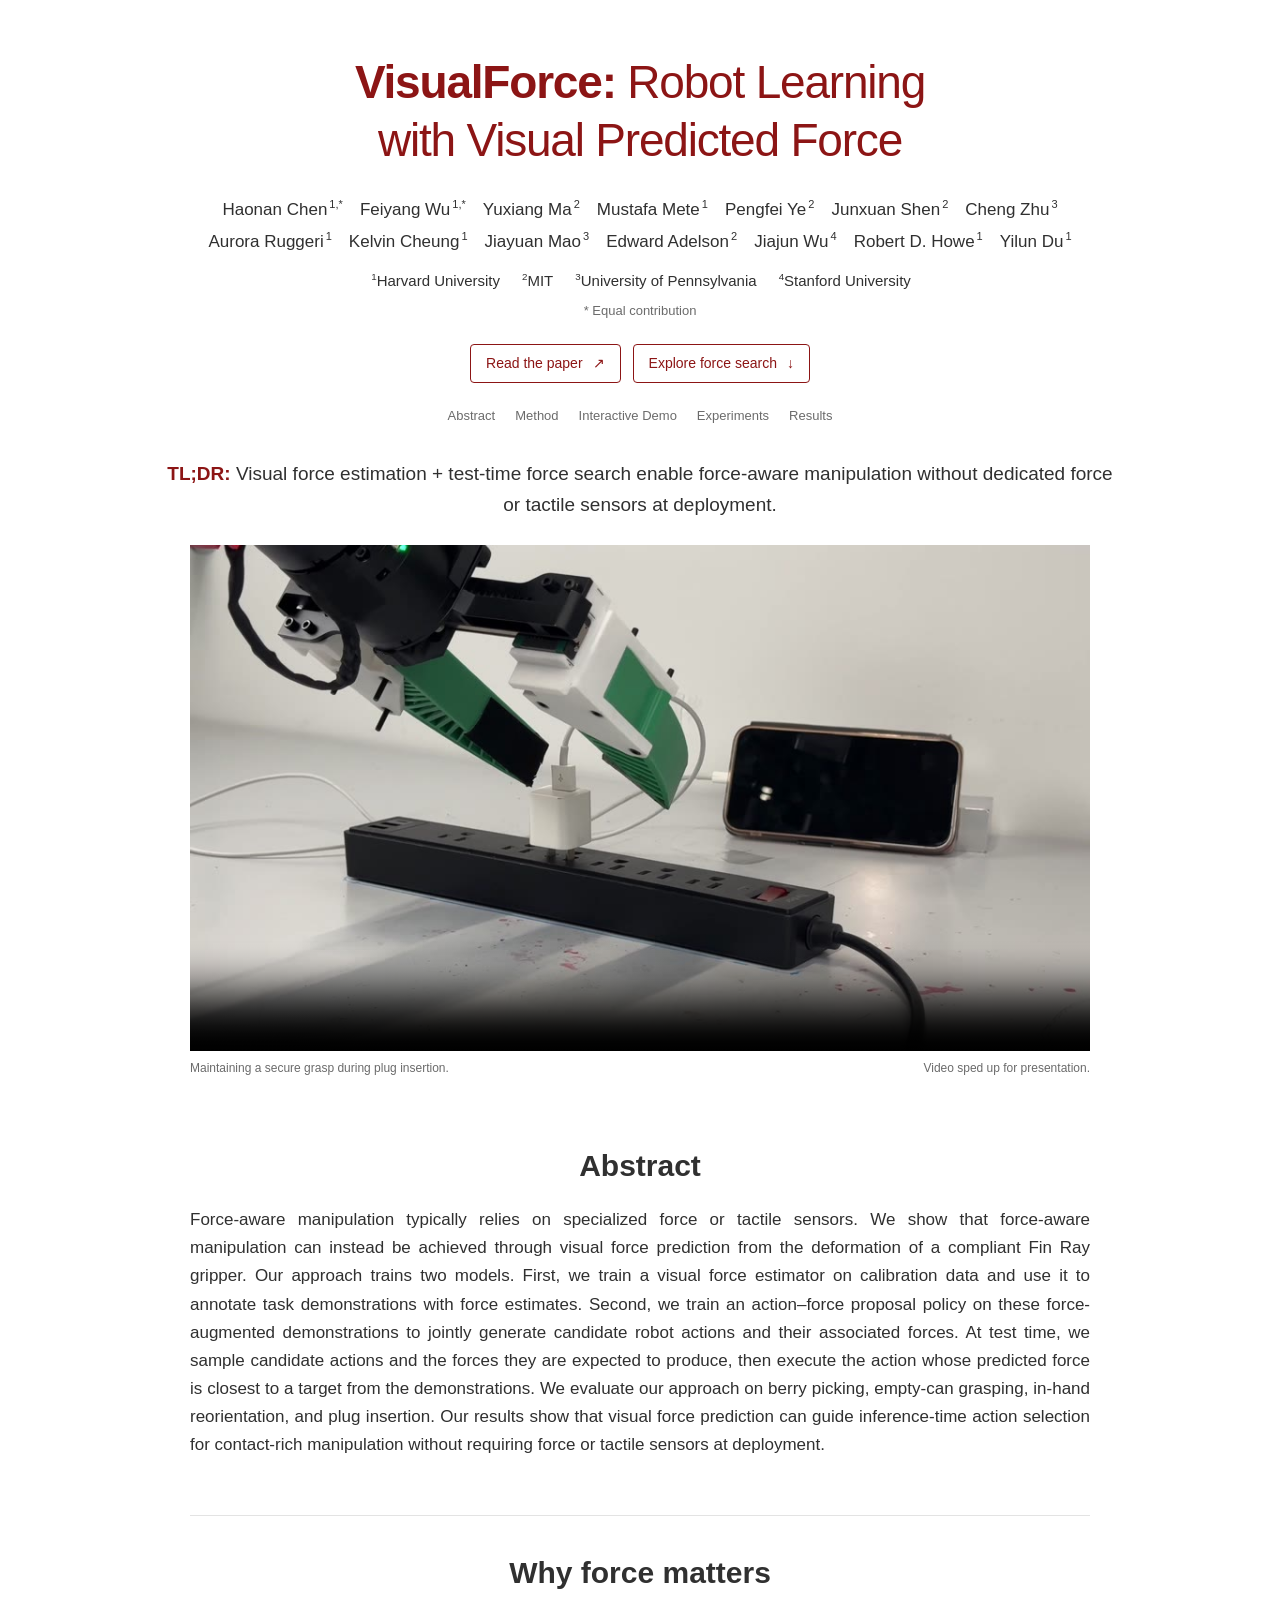
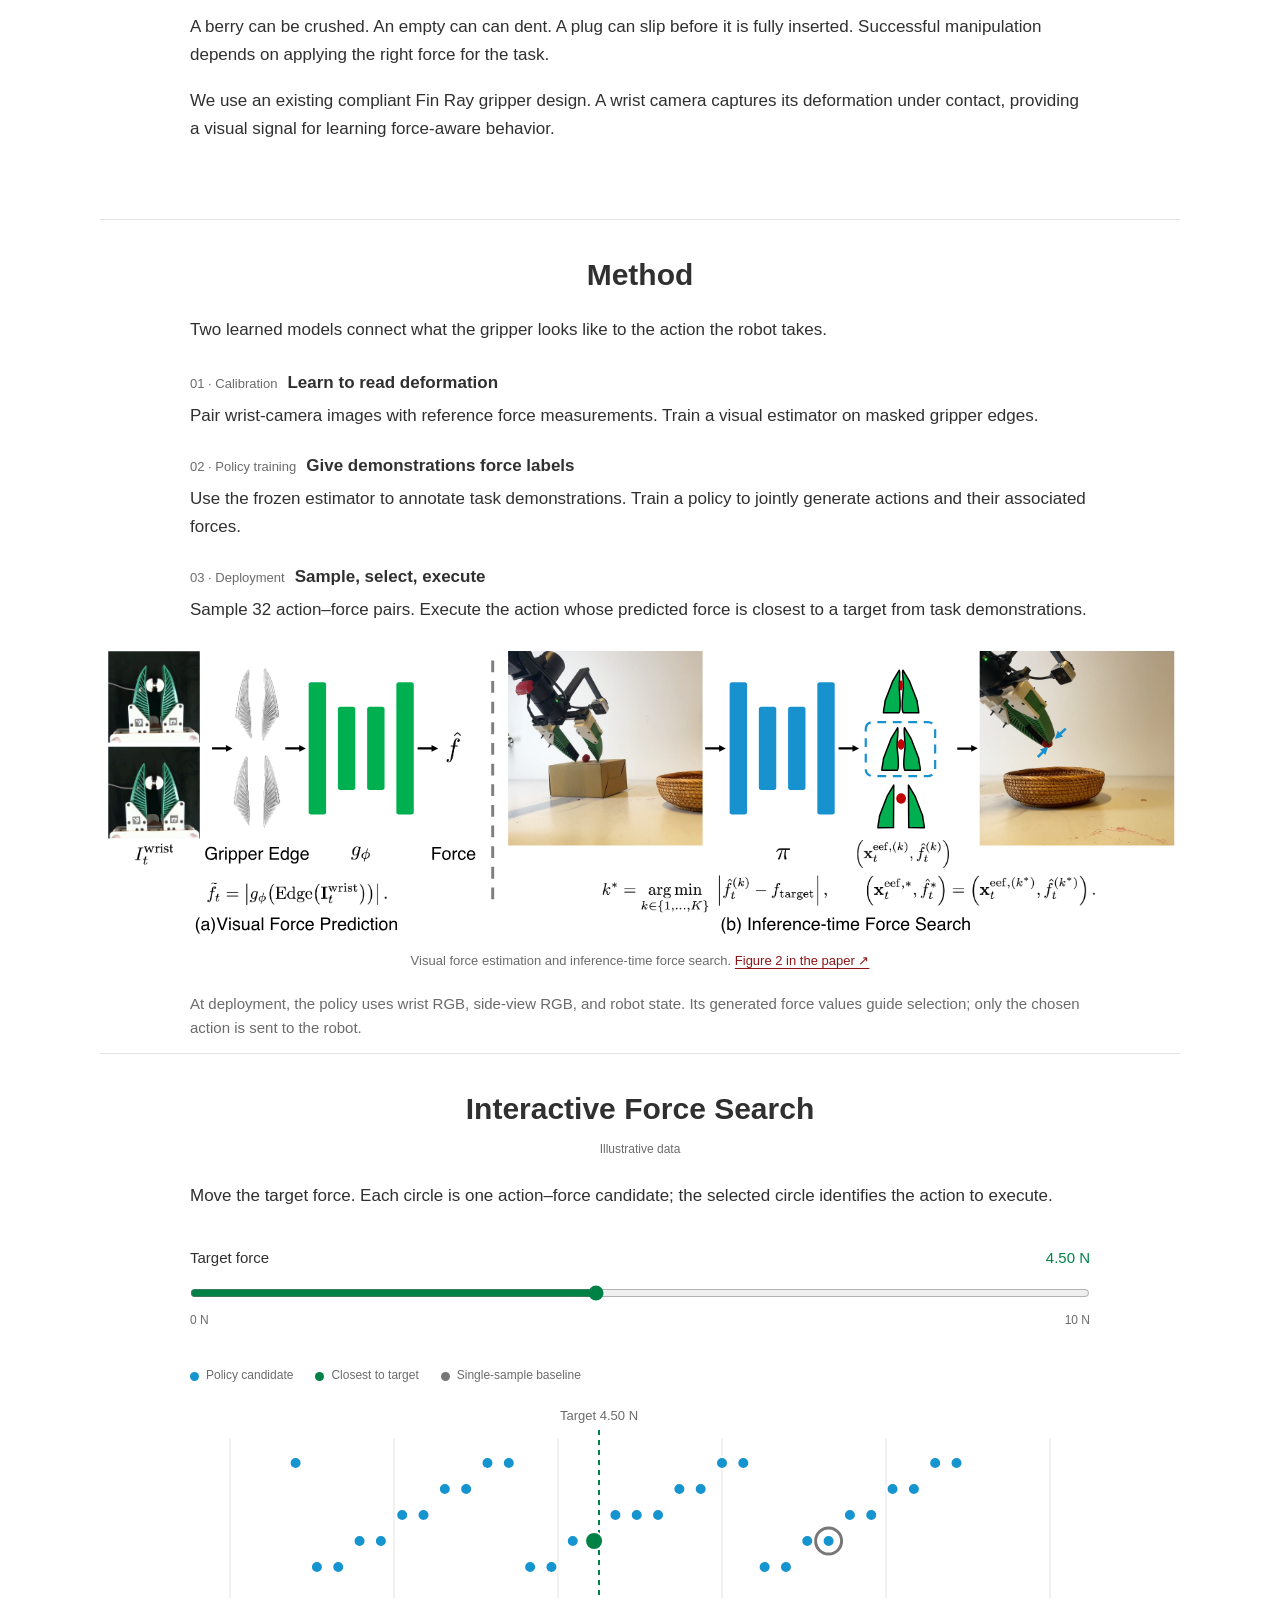
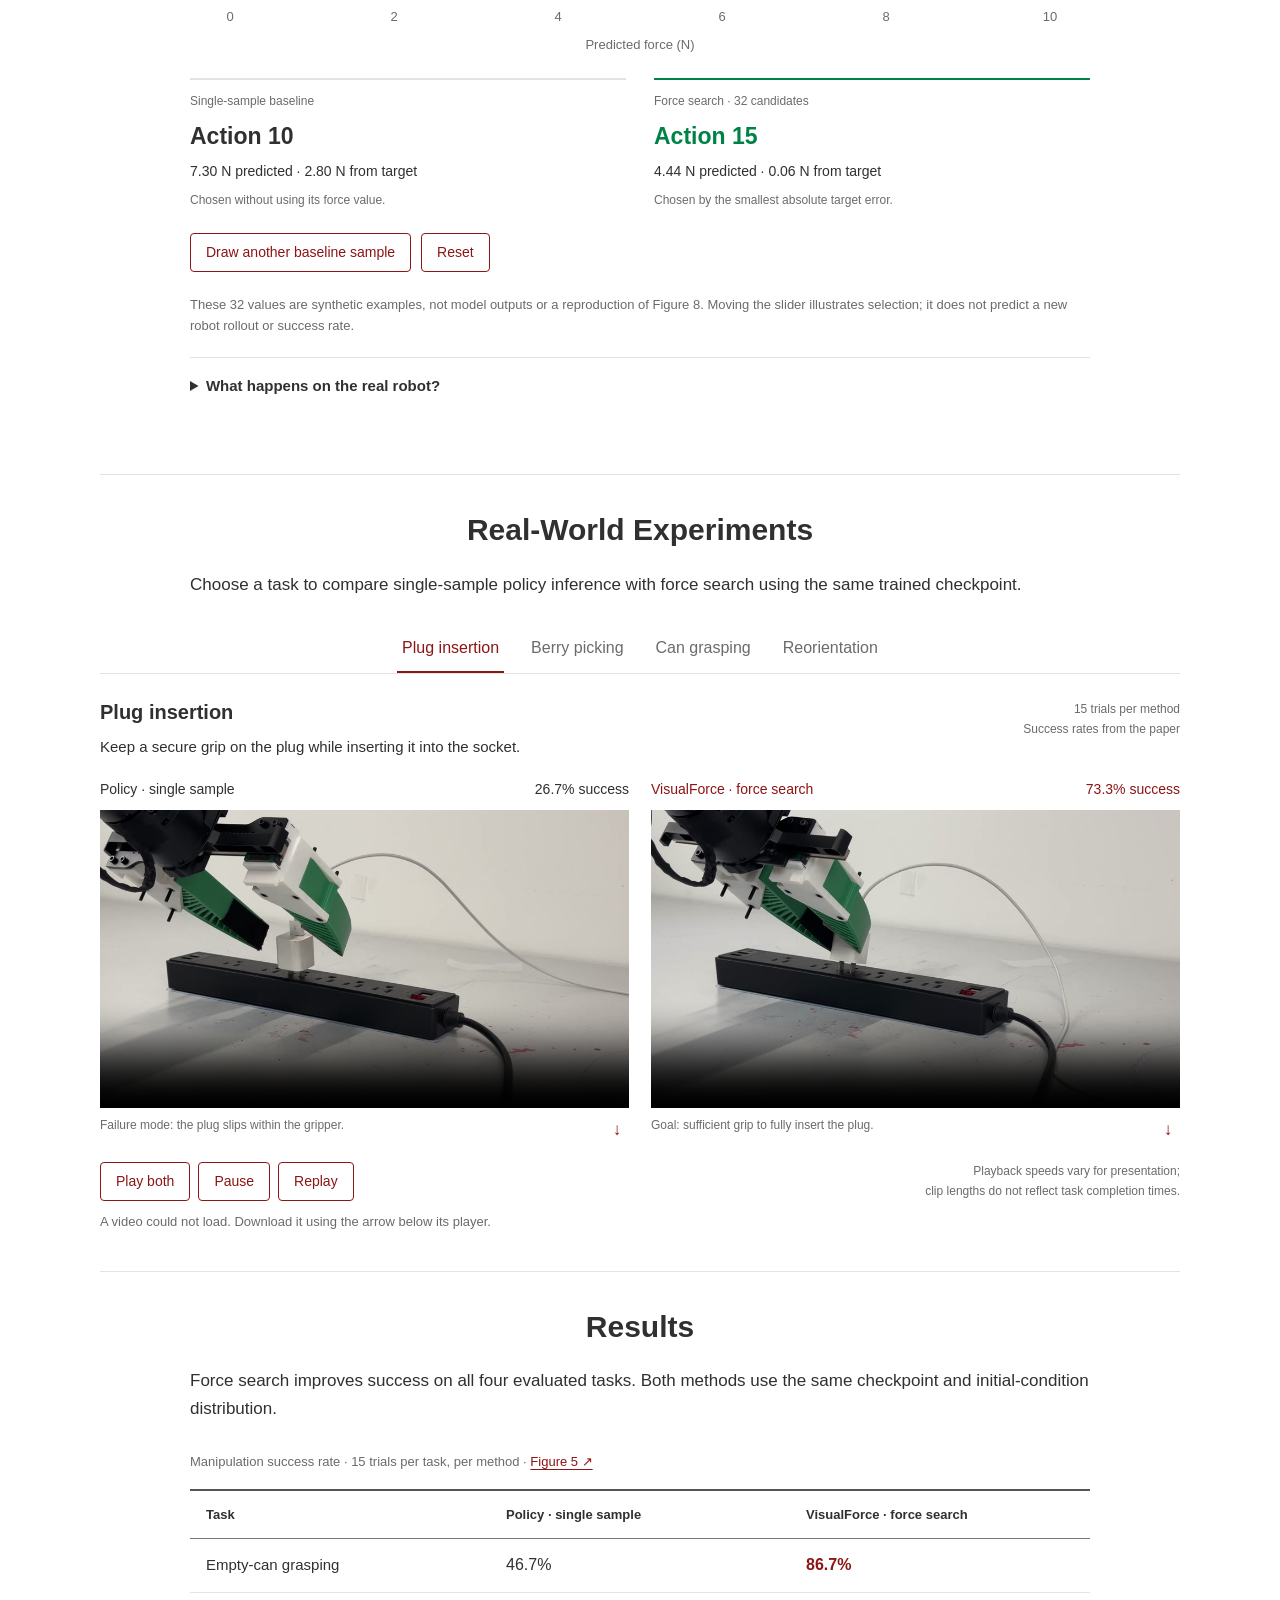
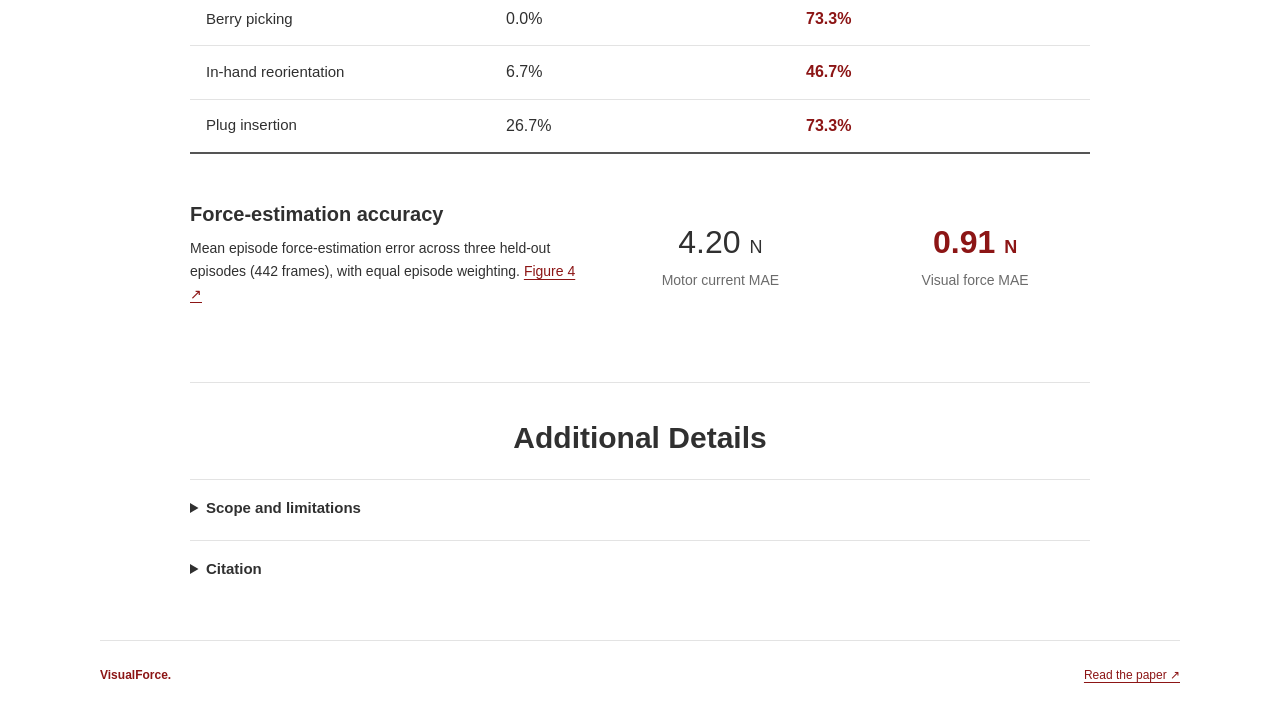
==== index.html @ b9f50369 "Use vector method figure and add recorded force preview" ====
<!doctype html>
<html lang="en">
<head>
  <meta charset="utf-8">
  <meta name="viewport" content="width=device-width, initial-scale=1">
  <meta name="description" content="VisualForce learns force from visible gripper deformation and uses predicted force to select robot actions, without dedicated force or tactile sensors at deployment.">
  <meta name="theme-color" content="#fcfdf9">
  <meta property="og:title" content="VisualForce · Robot Learning with Visual Predicted Force">
  <meta property="og:description" content="Force-aware action selection from visible gripper deformation. Explore the method and four real-world manipulation tasks.">
  <meta property="og:type" content="website">
  <meta name="twitter:card" content="summary">
  <title>VisualForce · Robot Learning with Visual Predicted Force</title>
  <link rel="stylesheet" href="static/css/index.css">
  <script defer src="static/js/index.js"></script>
  <script defer src="static/js/force-demo.js"></script>
</head>
<body>
  <a class="skip-link" href="#main">Skip to content</a>
  <main id="main">
    <header class="hero container" id="overview">
      <h1><span>VisualForce:</span> Robot Learning<br>with Visual Predicted Force</h1>
      <p class="authors"><span>Haonan Chen<sup>1,*</sup></span> <span>Feiyang Wu<sup>1,*</sup></span> <span>Yuxiang Ma<sup>2</sup></span> <span>Mustafa Mete<sup>1</sup></span> <span>Pengfei Ye<sup>2</sup></span> <span>Junxuan Shen<sup>2</sup></span> <span>Cheng Zhu<sup>3</sup></span> <span>Aurora Ruggeri<sup>1</sup></span> <span>Kelvin Cheung<sup>1</sup></span> <span>Jiayuan Mao<sup>3</sup></span> <span>Edward Adelson<sup>2</sup></span> <span>Jiajun Wu<sup>4</sup></span> <span>Robert D. Howe<sup>1</sup></span> <span>Yilun Du<sup>1</sup></span></p>
      <p class="affiliations"><span><sup>1</sup>Harvard University</span><span><sup>2</sup>MIT</span><span><sup>3</sup>University of Pennsylvania</span><span><sup>4</sup>Stanford University</span></p>
      <p class="equal-contribution">* Equal contribution</p>
      <div class="hero-links"><a class="button" href="static/papers/paper.pdf">Read the paper <span aria-hidden="true">↗</span></a><a class="button secondary" href="#demo">Explore force search <span aria-hidden="true">↓</span></a></div>
      <nav class="section-links" aria-label="Page sections"><a href="#abstract">Abstract</a><a href="#method">Method</a><a href="#demo">Interactive Demo</a><a href="#video">Experiments</a><a href="#results">Results</a></nav>
    </header>
    <section class="container hero-demo" aria-labelledby="teaser-title">
      <p class="teaser-summary" id="teaser-title"><strong>TL;DR:</strong> Visual force estimation + test-time force search enable force-aware manipulation without dedicated force or tactile sensors at deployment.</p>
      <figure class="teaser-video"><video controls muted playsinline loop preload="none" poster="static/images/tasks/teaser.jpg" aria-label="VisualForce charging demonstration"><source src="static/videos/web/teaser.mp4" type="video/mp4">Your browser does not support embedded video. <a href="static/videos/web/teaser.mp4">Download the charging demonstration</a>.</video><figcaption>Maintaining a secure grasp during plug insertion.<span>Video sped up for presentation.</span></figcaption></figure>
    </section>
    <section class="container section abstract-section" id="abstract" aria-labelledby="abstract-title"><h2 id="abstract-title">Abstract</h2><p>Force-aware manipulation typically relies on specialized force or tactile sensors. We show that force-aware manipulation can instead be achieved through visual force prediction from the deformation of a compliant Fin Ray gripper. Our approach trains two models. First, we train a visual force estimator on calibration data and use it to annotate task demonstrations with force estimates. Second, we train an action–force proposal policy on these force-augmented demonstrations to jointly generate candidate robot actions and their associated forces. At test time, we sample candidate actions and the forces they are expected to produce, then execute the action whose predicted force is closest to a target from the demonstrations. We evaluate our approach on berry picking, empty-can grasping, in-hand reorientation, and plug insertion. Our results show that visual force prediction can guide inference-time action selection for contact-rich manipulation without requiring force or tactile sensors at deployment.</p></section>
    <section class="container section motivation" aria-labelledby="motivation-title">
      <div class="section-intro"><h2 id="motivation-title">Why force matters</h2></div>
      <div class="motivation-copy"><p>A berry can be crushed. An empty can can dent. A plug can slip before it is fully inserted. Successful manipulation depends on applying the right force for the task.</p><p>We use an existing compliant Fin Ray gripper design. A wrist camera captures its deformation under contact, providing a visual signal for learning force-aware behavior.</p></div>
    </section>
    <section class="section method-section" id="method" aria-labelledby="method-title">
      <div class="container"><div class="section-intro"><h2 id="method-title">Method</h2><p>Two learned models connect what the gripper looks like to the action the robot takes.</p></div>
      <ol class="pipeline">
        <li><span>01 · Calibration</span><h3>Learn to read deformation</h3><p>Pair wrist-camera images with reference force measurements. Train a visual estimator on masked gripper edges.</p></li>
        <li><span>02 · Policy training</span><h3>Give demonstrations force labels</h3><p>Use the frozen estimator to annotate task demonstrations. Train a policy to jointly generate actions and their associated forces.</p></li>
        <li><span>03 · Deployment</span><h3>Sample, select, execute</h3><p>Sample 32 action–force pairs. Execute the action whose predicted force is closest to a target from task demonstrations.</p></li>
      </ol>
      <figure class="method-figure"><a href="static/images/paper/method.pdf" target="_blank" rel="noopener" aria-label="Open the full-size method figure"><img src="static/images/paper/method.svg" alt="Paper Figure 2: wrist images are converted to gripper edges for visual force estimation; a separate policy proposes action–force pairs for target-based selection." width="1466" height="388" loading="lazy"></a><figcaption>Visual force estimation and inference-time force search. <a href="static/papers/paper.pdf#page=3">Figure 2 in the paper ↗</a></figcaption></figure>
      <p class="method-note">At deployment, the policy uses wrist RGB, side-view RGB, and robot state. Its generated force values guide selection; only the chosen action is sent to the robot.</p>
      </div>
    </section>
    <div class="container section demo-section">
    <section class="experiment" id="demo" aria-labelledby="demo-title">
      <div class="section-heading"><div><h2 id="demo-title">Interactive Force Search</h2></div><span class="badge">Illustrative data</span></div>
      <p>Move the target force. Each circle is one action–force candidate; the selected circle identifies the action to execute.</p>
      <div class="target-control"><label for="target">Target force <output id="target-value" for="target">4.50 N</output></label><input id="target" type="range" min="0" max="10" step="0.05" value="4.5"><div class="range-labels"><span>0 N</span><span>10 N</span></div></div>
      <div class="legend"><span><i class="dot"></i>Policy candidate</span><span><i class="dot selected"></i>Closest to target</span><span><i class="dot baseline"></i>Single-sample baseline</span></div>
      <svg id="force-plot" viewBox="0 0 900 260" role="img" aria-labelledby="plot-title plot-description"><title id="plot-title">Force predictions for 32 illustrative candidates</title><desc id="plot-description">A vertical target line and selected candidate update as you change the target force. Exact selected values are reported below.</desc></svg>
      <div class="readouts" aria-live="polite" aria-atomic="true">
        <div class="readout"><span>Single-sample baseline</span><strong id="baseline-action"></strong><p id="baseline-force"></p><small>Chosen without using its force value.</small></div>
        <div class="readout chosen"><span>Force search · 32 candidates</span><strong id="selected-action"></strong><p id="selected-force"></p><small>Chosen by the smallest absolute target error.</small></div>
      </div>
      <div class="actions"><button id="draw" type="button">Draw another baseline sample</button><button id="reset" type="button" class="secondary">Reset</button></div>
      <p class="note">These 32 values are synthetic examples, not model outputs or a reproduction of Figure 8. Moving the slider illustrates selection; it does not predict a new robot rollout or success rate.</p>
      <details><summary>What happens on the real robot?</summary><p>The target is chosen from task demonstrations. The policy jointly generates actions and forces; the visual force estimator does not score candidates at deployment. Only the selected end-effector action is sent to the robot. Force is used for selection, rather than sent as a force command. See Section III-D and Algorithm 1.</p></details>
      <noscript><p>Enable JavaScript to explore the demo. Force search chooses the candidate that minimizes |predicted force − target force|.</p></noscript>
    </section>
    </div>
    <section class="section experiments-section" id="video" aria-labelledby="video-title">
      <div class="container"><div class="section-intro"><h2 id="video-title">Real-World Experiments</h2><p>Choose a task to compare single-sample policy inference with force search using the same trained checkpoint.</p></div>
      <div class="task-picker" role="group" aria-label="Choose a manipulation task"><button type="button" data-task="plug" aria-pressed="true" aria-controls="task-panel">Plug insertion</button><button type="button" data-task="berry" aria-pressed="false" aria-controls="task-panel">Berry picking</button><button type="button" data-task="can" aria-pressed="false" aria-controls="task-panel">Can grasping</button><button type="button" data-task="reorientation" aria-pressed="false" aria-controls="task-panel">Reorientation</button></div>
      <div id="task-panel" role="region" aria-labelledby="task-title">
        <div class="task-heading"><div><h3 id="task-title">Plug insertion</h3><p id="task-description">Keep a secure grip on the plug while inserting it into the socket.</p></div><p class="trial-note">15 trials per method<br>Success rates from the paper</p></div>
        <div class="video-grid">
          <figure class="video-card"><figcaption><span id="baseline-video-label">Policy · single sample</span><strong id="baseline-rate">26.7% success</strong></figcaption><video id="baseline-video" controls muted playsinline preload="metadata" poster="static/images/tasks/plug-baseline.jpg" aria-labelledby="baseline-video-label"><source src="static/videos/web/plug-baseline.mp4" type="video/mp4">Your browser does not support embedded video.</video><div class="video-footer"><p id="baseline-behavior">Failure mode: the plug slips within the gripper.</p><a id="baseline-download" href="static/videos/web/plug-baseline.mp4" download aria-label="Download baseline video">↓</a></div></figure>
          <figure class="video-card ours-card"><figcaption><span id="ours-video-label">VisualForce · force search</span><strong id="ours-rate">73.3% success</strong></figcaption><video id="ours-video" controls muted playsinline preload="metadata" poster="static/images/tasks/plug-ours.jpg" aria-labelledby="ours-video-label"><source src="static/videos/web/plug-ours.mp4" type="video/mp4">Your browser does not support embedded video.</video><div class="video-footer"><p id="ours-behavior">Goal: sufficient grip to fully insert the plug.</p><a id="ours-download" href="static/videos/web/plug-ours.mp4" download aria-label="Download VisualForce video">↓</a></div></figure>
        </div>
        <div class="playback-row"><div class="playback-controls" role="group" aria-label="Control both comparison videos"><button id="play-both" type="button">Play both</button><button id="pause-both" class="secondary" type="button">Pause</button><button id="replay-both" class="secondary" type="button">Replay</button></div><p class="note">Playback speeds vary for presentation;<br>clip lengths do not reflect task completion times.</p></div>
        <p id="playback-status" class="playback-status" role="status" aria-live="polite"></p>
      </div>
      <noscript><p>The task picker needs JavaScript. Watch the other recordings directly: <a href="static/videos/web/berry-baseline.mp4">berry baseline</a>, <a href="static/videos/web/berry-ours.mp4">berry force search</a>, <a href="static/videos/web/can-baseline.mp4">can baseline</a>, <a href="static/videos/web/can-ours.mp4">can force search</a>, <a href="static/videos/web/reorientation-baseline.mp4">reorientation baseline</a>, <a href="static/videos/web/reorientation-ours.mp4">reorientation force search</a>.</p></noscript>
      </div>
    </section>
    <section class="container section results-section" id="results" aria-labelledby="results-title">
      <div class="section-intro"><h2 id="results-title">Results</h2><p>Force search improves success on all four evaluated tasks. Both methods use the same checkpoint and initial-condition distribution.</p></div>
      <div class="table-wrap"><table class="results-table"><caption>Manipulation success rate · 15 trials per task, per method · <a href="static/papers/paper.pdf#page=5">Figure 5 ↗</a></caption><thead><tr><th scope="col">Task</th><th scope="col">Policy · single sample</th><th scope="col">VisualForce · force search</th></tr></thead><tbody>
        <tr><th scope="row">Empty-can grasping</th><td><div class="rate"><span>46.7%</span><i aria-hidden="true" style="--rate:46.7%"></i></div></td><td><div class="rate ours"><span>86.7%</span><i aria-hidden="true" style="--rate:86.7%"></i></div></td></tr>
        <tr><th scope="row">Berry picking</th><td><div class="rate"><span>0.0%</span><i aria-hidden="true" style="--rate:0.0%"></i></div></td><td><div class="rate ours"><span>73.3%</span><i aria-hidden="true" style="--rate:73.3%"></i></div></td></tr>
        <tr><th scope="row">In-hand reorientation</th><td><div class="rate"><span>6.7%</span><i aria-hidden="true" style="--rate:6.7%"></i></div></td><td><div class="rate ours"><span>46.7%</span><i aria-hidden="true" style="--rate:46.7%"></i></div></td></tr>
        <tr><th scope="row">Plug insertion</th><td><div class="rate"><span>26.7%</span><i aria-hidden="true" style="--rate:26.7%"></i></div></td><td><div class="rate ours"><span>73.3%</span><i aria-hidden="true" style="--rate:73.3%"></i></div></td></tr>
      </tbody></table></div>
      <div class="estimation-result"><div><h3>Force-estimation accuracy</h3><p>Mean episode force-estimation error across three held-out episodes (442 frames), with equal episode weighting. <a href="static/papers/paper.pdf#page=5">Figure 4 ↗</a></p></div><div class="metric"><strong>4.20 <span>N</span></strong><p>Motor current MAE</p></div><div class="metric highlight"><strong>0.91 <span>N</span></strong><p>Visual force MAE</p></div></div>
    </section>
    <section class="paper-section section" aria-labelledby="paper-details-title">
      <div class="container reading-width"><h2 id="paper-details-title">Additional Details</h2>

      <details><summary>Scope and limitations</summary><p>The method uses a task-specific target force obtained from demonstrations and estimates only axial gripping force, rather than a full contact wrench. Reference sensors provide calibration supervision, but are not required during manipulation deployment. Action selection relies on policy-generated force values without online visual force feedback, which limits correction of prediction errors and unexpected contact disturbances.</p></details>
      <details id="citation"><summary>Citation</summary><div class="citation-card"><button class="copy-button secondary" type="button" data-copy-target="#citation-code">Copy BibTeX</button><pre><code id="citation-code">@misc{chen2026visualforce,
  title = {Robot Learning with Visual Predicted Force},
  author = {Chen, Haonan and Wu, Feiyang and Ma, Yuxiang and
            Mete, Mustafa and Ye, Pengfei and Shen, Junxuan and
            Zhu, Cheng and Ruggeri, Aurora and Cheung, Kelvin and
            Mao, Jiayuan and Adelson, Edward and Wu, Jiajun and
            Howe, Robert D. and Du, Yilun},
  year = {2026},
  note = {Manuscript}
}</code></pre></div><p class="note">Manuscript citation; publication details will be updated when available.</p></details>
      </div>
    </section>
  </main>
  <footer class="container site-footer"><a class="wordmark" href="#overview">VisualForce<span aria-hidden="true">.</span></a><a href="static/papers/paper.pdf">Read the paper ↗</a></footer>
</body>
</html>
---- static/css/index.css ----
:root { color-scheme:light; --ink:#303030; --muted:#6b6b6b; --line:#e3e3e3; --soft:#f7f7f7; --accent:#8c1515; --policy:#1594d0; --link:#8c1515; --green:#008247; --baseline:#777; }
* { box-sizing:border-box; }
html { scroll-behavior:smooth; scroll-padding-top:24px; }
body { margin:0; background:#fff; color:var(--ink); font:17px/1.65 Arial,Helvetica,sans-serif; }
a { color:var(--link); text-underline-offset:3px; }
p { margin:0 0 18px; }
h1,h2,h3 { line-height:1.25; }
h2 { margin:0 0 22px; font-size:30px; font-weight:600; text-align:center; }
h3 { margin:0 0 10px; font-size:20px; font-weight:600; }
.container { width:min(1080px,calc(100% - 48px)); margin-inline:auto; }
.section { padding-block:38px; }
.section-intro { margin:0 auto 24px; max-width:900px; }
.section-intro p { margin-bottom:0; }
.skip-link { position:fixed; left:12px; top:-80px; padding:10px 18px; background:white; z-index:100; }.skip-link:focus { top:12px; }
:focus-visible { outline:3px solid var(--accent); outline-offset:4px; }
.hero { padding:54px 0 20px; text-align:center; }
h1 { color:var(--accent); font-size:clamp(30px,4vw,46px); font-weight:500; letter-spacing:-1.2px; margin:0 0 26px; }h1 span { font-weight:650; }
.authors { max-width:950px; margin:0 auto 14px; display:flex; flex-wrap:wrap; justify-content:center; column-gap:17px; row-gap:3px; font-size:17px; }.authors span { white-space:nowrap; }sup { font-size:.65em; margin-left:2px; }
.affiliations { display:flex; flex-wrap:wrap; justify-content:center; gap:4px 20px; font-size:15px; margin:0 0 6px; }.equal-contribution { color:var(--muted); font-size:13px; margin:0 0 22px; }
.hero-links { display:flex; justify-content:center; flex-wrap:wrap; gap:12px; }
.button,button { display:inline-flex; align-items:center; justify-content:center; gap:10px; font:inherit; font-size:14px; padding:7px 15px; border:1px solid var(--accent); border-radius:4px; background:white; color:var(--accent); cursor:pointer; text-decoration:none; }
.button:hover,button:hover { background:var(--soft); }
.section-links { display:flex; justify-content:center; flex-wrap:wrap; gap:7px 20px; margin-top:22px; font-size:13px; }.section-links a { color:var(--muted); text-decoration:none; }.section-links a:hover { color:var(--accent); }
.hero-demo { padding:12px 0 30px; }
.teaser-summary { max-width:950px; margin:0 auto 24px; text-align:center; font-size:19px; }.teaser-summary strong { color:var(--accent); }
figure { margin:0; }video { display:block; width:100%; aspect-ratio:16/9; object-fit:contain; background:#eee; }.teaser-video { max-width:900px; margin:auto; }.teaser-video figcaption { display:flex; justify-content:space-between; gap:20px; font-size:12px; color:var(--muted); margin-top:8px; }
.abstract-section,.motivation { max-width:900px; }.abstract-section p { text-align:justify; }.motivation { border-top:1px solid var(--line); }.motivation .section-intro { margin-bottom:18px; }.motivation-copy p:last-child { margin-bottom:0; }
.method-section>.container,.demo-section,.experiments-section>.container,.results-section,.reading-width { border-top:1px solid var(--line); padding-top:36px; }
.method-section { padding-bottom:12px; }.pipeline { list-style:none; padding:0; margin:25px auto; max-width:900px; }.pipeline li { margin:0 0 22px; }.pipeline span { color:var(--muted); font-size:13px; }.pipeline h3 { display:inline; font-size:17px; margin-left:10px; }.pipeline p { margin-top:5px; }
.method-figure img { display:block; width:100%; height:auto; }.method-figure figcaption { text-align:center; color:var(--muted); font-size:13px; margin-top:15px; }.method-note { max-width:900px; font-size:15px; color:var(--muted); margin:20px auto 0; }
.experiment { max-width:900px; margin:auto; }.section-heading { position:relative; text-align:center; margin-bottom:20px; }.badge { display:inline-block; color:var(--muted); font-size:12px; }.section-heading h2 { margin-bottom:6px; }.experiment>p { margin-bottom:20px; }
.target-control { margin:22px 0; padding:14px 0; }.target-control label { display:flex; justify-content:space-between; font-size:15px; }output { color:var(--green); font-variant-numeric:tabular-nums; }input[type=range] { width:100%; margin:15px 0 0; accent-color:var(--green); cursor:pointer; }.range-labels { display:flex; justify-content:space-between; color:var(--muted); font-size:12px; }
.legend { display:flex; flex-wrap:wrap; gap:12px 22px; font-size:12px; color:var(--muted); }.legend span { display:flex; align-items:center; gap:7px; }.dot { display:inline-block; width:9px; height:9px; border-radius:50%; background:var(--policy); }.dot.selected { background:var(--green); }.dot.baseline { background:var(--baseline); }
svg { width:100%; height:auto; display:block; margin:12px 0; }svg text { font-family:inherit; font-size:13px; fill:var(--muted); }
.readouts { display:grid; grid-template-columns:1fr 1fr; gap:28px; margin-top:20px; }.readout { padding-top:12px; border-top:2px solid var(--line); }.readout.chosen { border-top-color:var(--green); }.readout span,.readout small { display:block; font-size:12px; color:var(--muted); }.readout strong { display:block; font-size:23px; margin-top:6px; }.chosen strong { color:var(--green); }.readout p { font-size:14px; margin:4px 0 8px; font-variant-numeric:tabular-nums; }.actions { display:flex; flex-wrap:wrap; gap:10px; margin:22px 0; }.note { font-size:13px; color:var(--muted); }
details { border-top:1px solid var(--line); padding-top:16px; font-size:15px; }summary { cursor:pointer; font-weight:600; }details p { margin-top:14px; }
.task-picker { display:flex; flex-wrap:wrap; justify-content:center; gap:8px 22px; border-bottom:1px solid var(--line); margin:26px 0; }.task-picker button { border:0; border-radius:0; border-bottom:2px solid transparent; padding:10px 5px; font-size:16px; color:var(--muted); }.task-picker button[aria-pressed=true] { color:var(--accent); border-bottom-color:var(--accent); }
.task-heading { display:flex; justify-content:space-between; gap:20px; margin-bottom:18px; }.task-heading p { margin:0; font-size:15px; }.task-heading .trial-note { color:var(--muted); font-size:12px; text-align:right; }
.video-grid { display:grid; grid-template-columns:repeat(2,minmax(0,1fr)); gap:22px; }.video-card { min-width:0; }.video-card figcaption { display:flex; justify-content:space-between; gap:10px; margin-bottom:9px; font-size:14px; }.video-card figcaption strong { font-weight:500; white-space:nowrap; }.ours-card figcaption { color:var(--accent); }.video-footer { display:flex; justify-content:space-between; gap:12px; margin-top:8px; }.video-footer p { margin:0; font-size:12px; color:var(--muted); }.video-footer a { text-decoration:none; min-width:24px; text-align:center; }
.playback-row { display:flex; justify-content:space-between; align-items:center; gap:20px; margin-top:18px; }.playback-controls { display:flex; gap:8px; }.playback-row .note { text-align:right; font-size:12px; margin:0; }.playback-status { font-size:13px; color:var(--muted); min-height:1.65em; margin:10px 0 0; }
.table-wrap { overflow-x:auto; margin:28px auto; max-width:900px; }.results-table { width:100%; border-collapse:collapse; text-align:left; }.results-table caption { text-align:left; font-size:13px; color:var(--muted); margin-bottom:16px; }.results-table th,.results-table td { border-bottom:1px solid var(--line); padding:13px 16px; width:33.33%; }.results-table thead th { font-size:13px; border-top:2px solid #555; border-bottom:1px solid #777; }.results-table tbody th { font-size:15px; font-weight:400; }.results-table tbody tr:last-child>* { border-bottom:2px solid #555; }.rate { font-size:16px; font-variant-numeric:tabular-nums; }.rate i { display:none; }.rate.ours { font-weight:700; }
.estimation-result { max-width:900px; margin:auto; display:grid; grid-template-columns:1.7fr 1fr 1fr; gap:25px; padding-top:20px; }.estimation-result h3 { font-size:20px; }.estimation-result p { font-size:14px; margin-bottom:0; }.metric { align-self:center; text-align:center; }.metric strong { font-size:32px; font-weight:500; }.metric strong span { font-size:18px; }.metric.highlight strong { font-weight:700; }.metric p { color:var(--muted); }
.reading-width { max-width:900px; }.paper-section details { margin-bottom:20px; }.paper-section details p { font-size:15px; }.citation-card { margin-top:16px; }.copy-button { margin-bottom:12px; }pre { overflow:auto; background:var(--soft); padding:18px; font-size:12px; line-height:1.7; margin:0; }.site-footer { display:flex; flex-wrap:wrap; justify-content:space-between; gap:18px; border-top:1px solid var(--line); padding:25px 0; font-size:12px; color:var(--muted); }.site-footer p { margin:0; }.wordmark { text-decoration:none; font-weight:600; }
@media(max-width:750px) { .container { width:calc(100% - 32px); }.hero { padding-top:35px; }.authors { font-size:15px; column-gap:14px; }.affiliations { font-size:13px; }.teaser-summary { font-size:17px; }.section { padding-block:28px; }.method-section>.container,.demo-section,.experiments-section>.container,.results-section,.reading-width { padding-top:28px; }.video-card figcaption { flex-direction:column; gap:2px; }.estimation-result { grid-template-columns:1fr 1fr; }.estimation-result>div:first-child { grid-column:1/-1; }.metric { text-align:left; }.task-picker { gap:5px 16px; }.task-picker button { font-size:14px; } }
@media(max-width:550px) { h1 { font-size:30px; letter-spacing:-.7px; }h1 br { display:none; }h2 { font-size:26px; }body { font-size:16px; }.section-links { gap:6px 13px; font-size:12px; }.teaser-video figcaption { flex-direction:column; gap:3px; }.abstract-section p { text-align:left; }.pipeline h3 { display:block; margin:4px 0; }.readouts { gap:16px; }.readout p { font-size:12px; }.readout strong { font-size:20px; }.task-heading { flex-direction:column; gap:8px; }.task-heading .trial-note { text-align:left; }.video-grid { grid-template-columns:1fr; gap:24px; }.video-card figcaption { flex-direction:row; font-size:13px; }.playback-row { flex-direction:column; align-items:start; gap:12px; }.playback-row .note { text-align:left; }.results-table th,.results-table td { padding:12px 7px; }.results-table thead th { font-size:11px; }.results-table tbody th { font-size:13px; }.rate { font-size:14px; }.site-footer { flex-direction:column; gap:10px; text-align:center; } }
@media(prefers-reduced-motion:reduce) { html { scroll-behavior:auto; } }

/* Scientific colors are reserved for the force visualization. */
.rate.ours,.metric.highlight strong { color:var(--accent); }
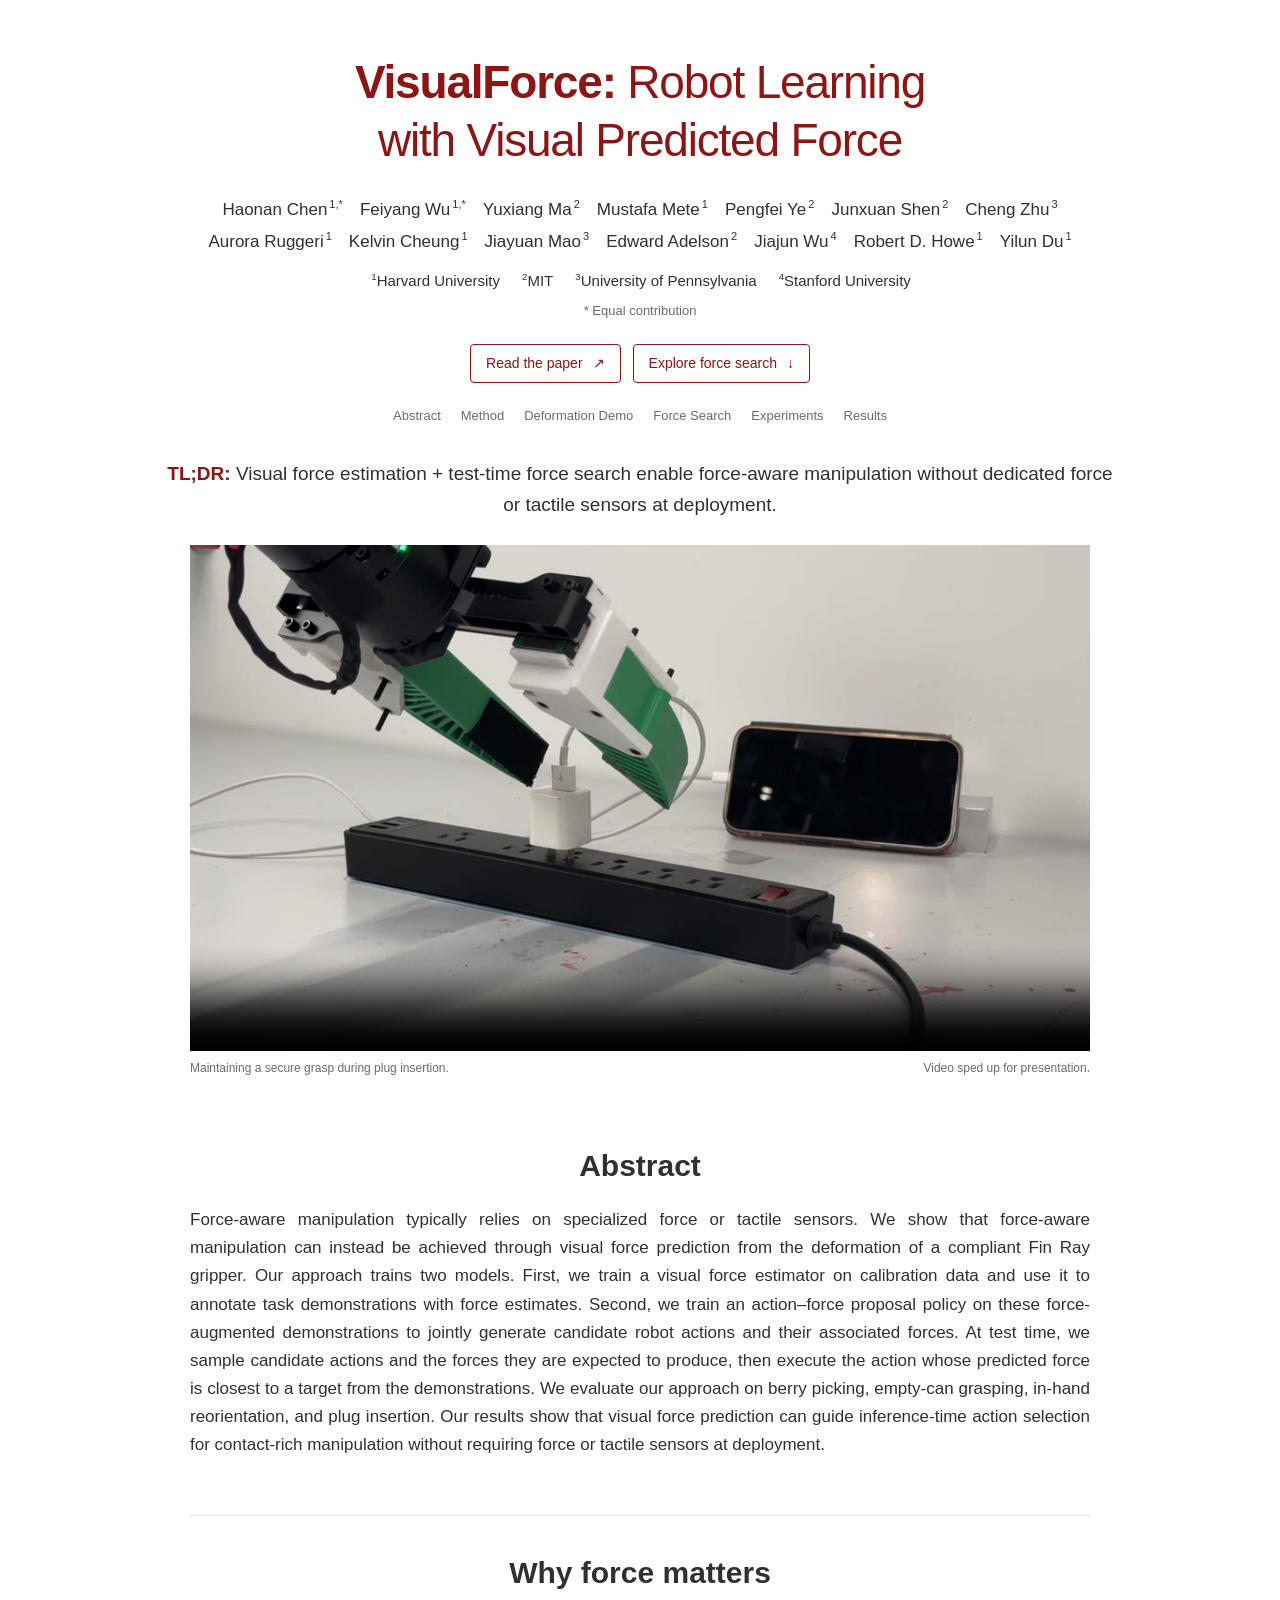
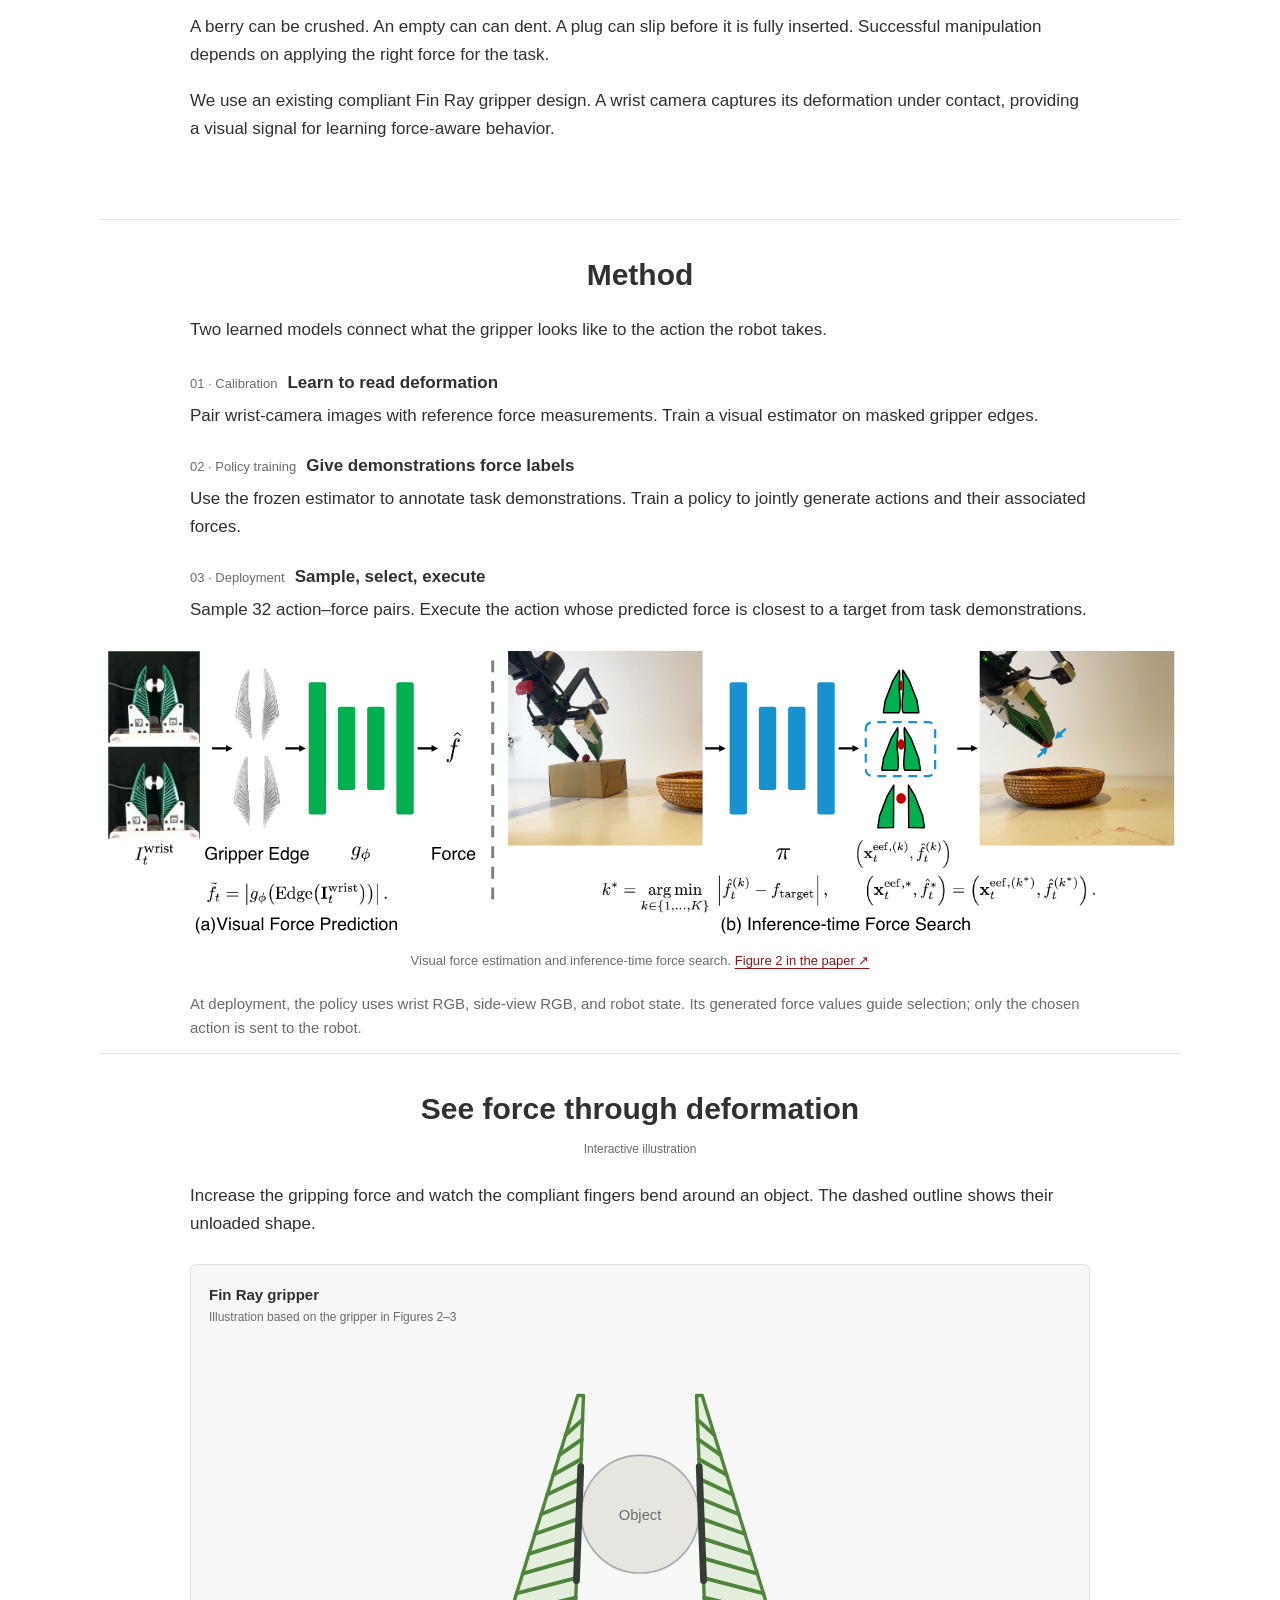
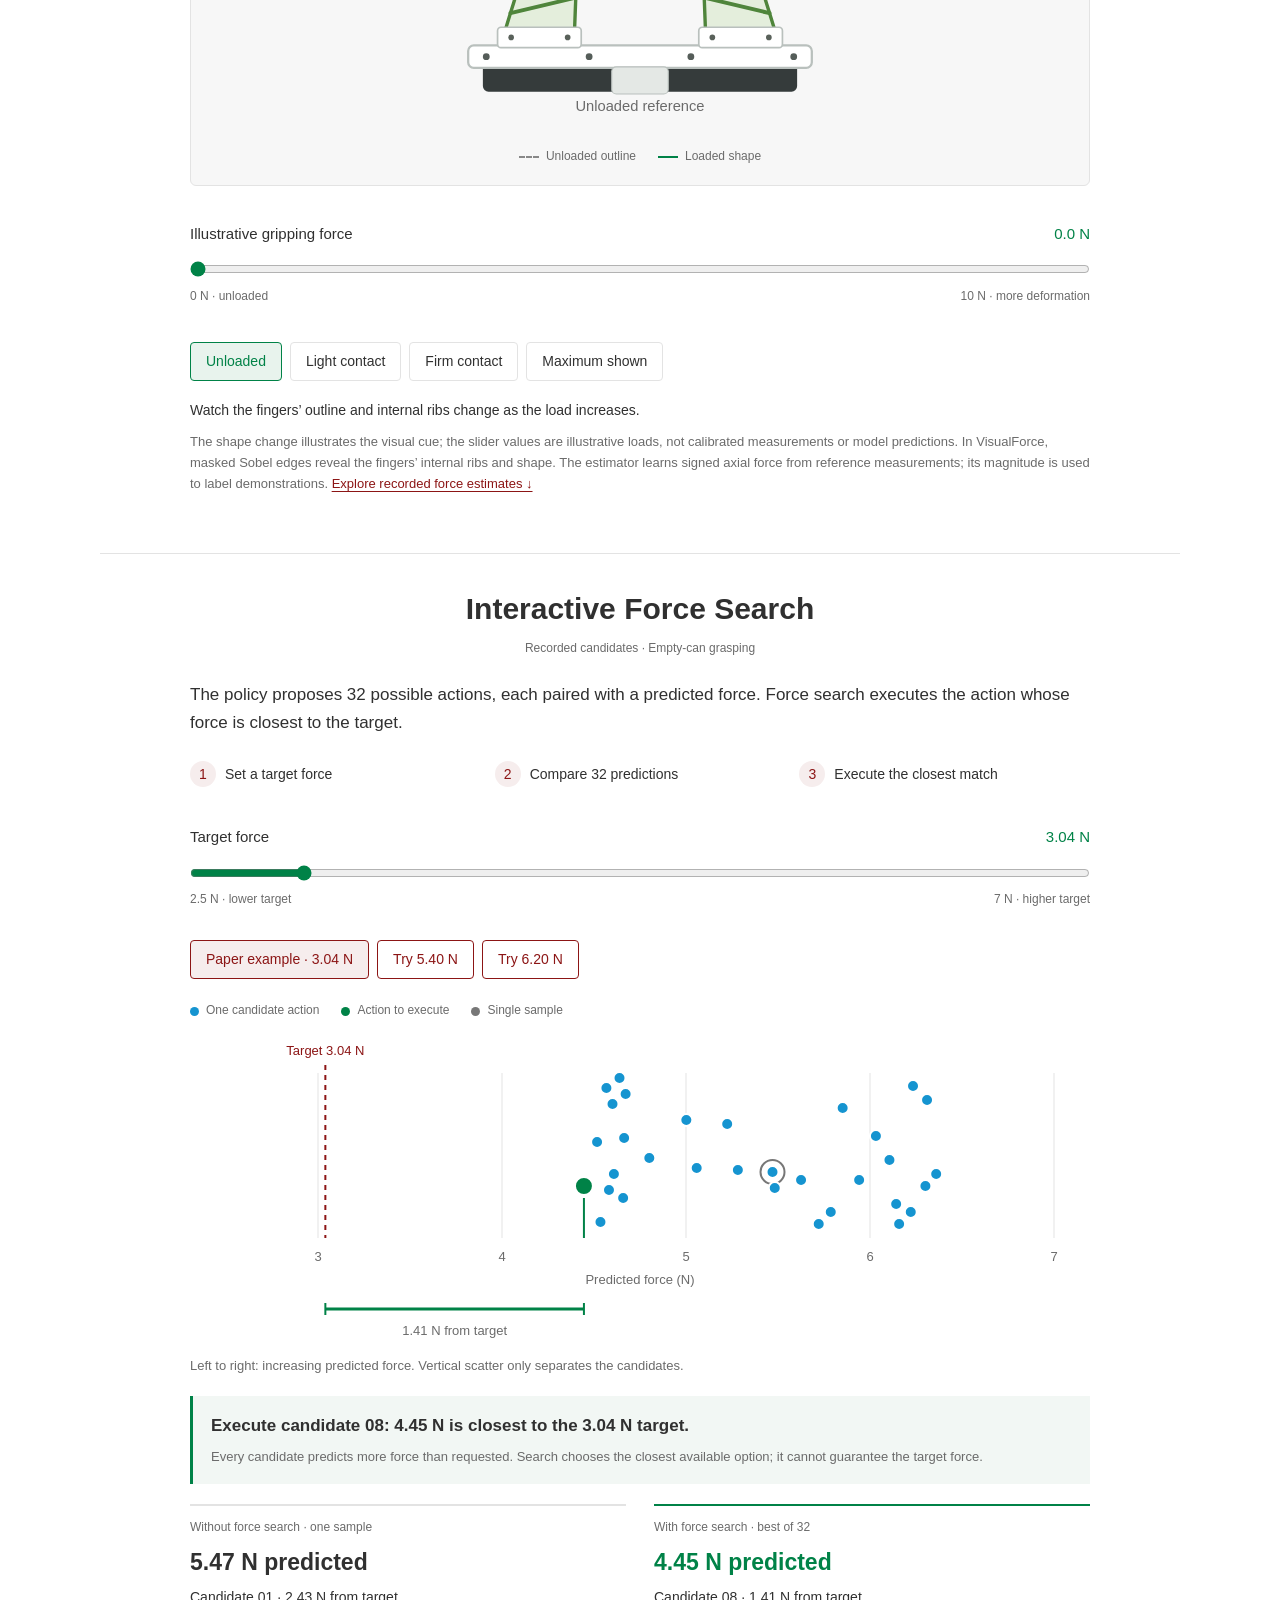
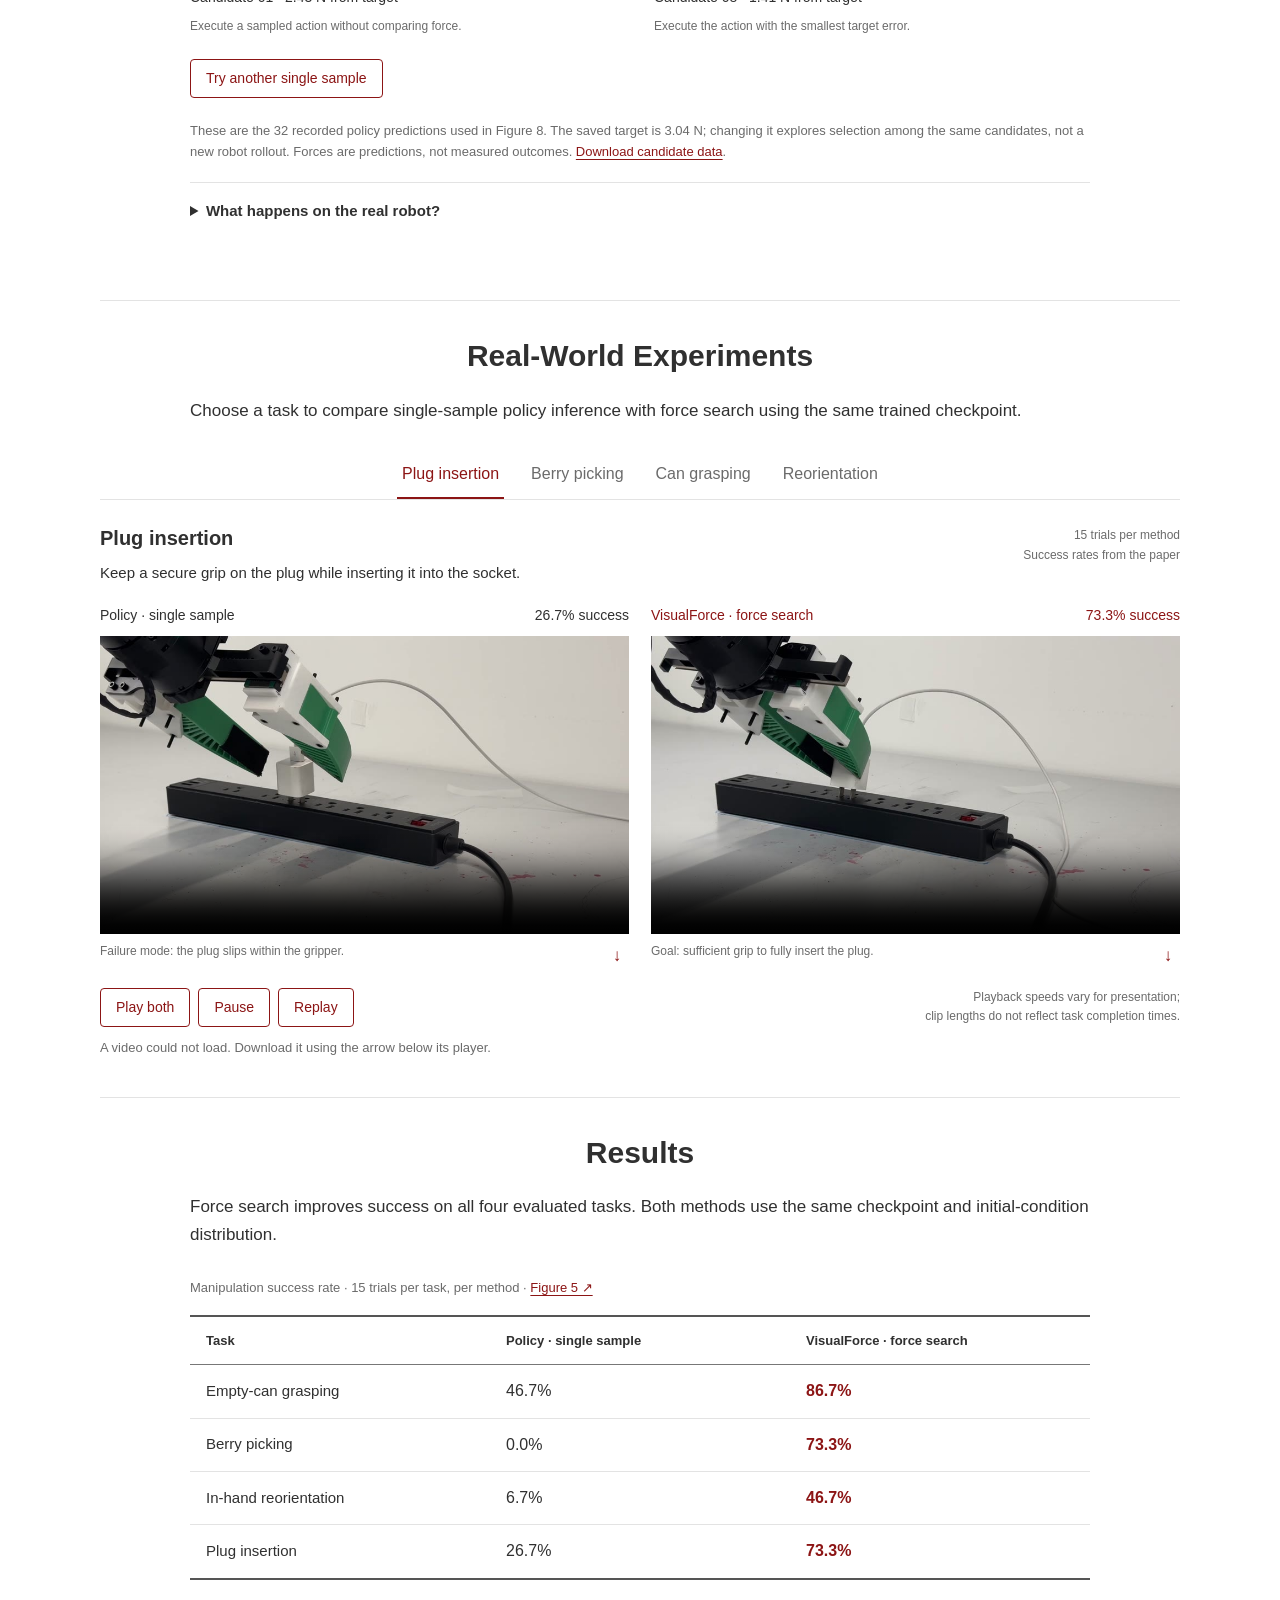
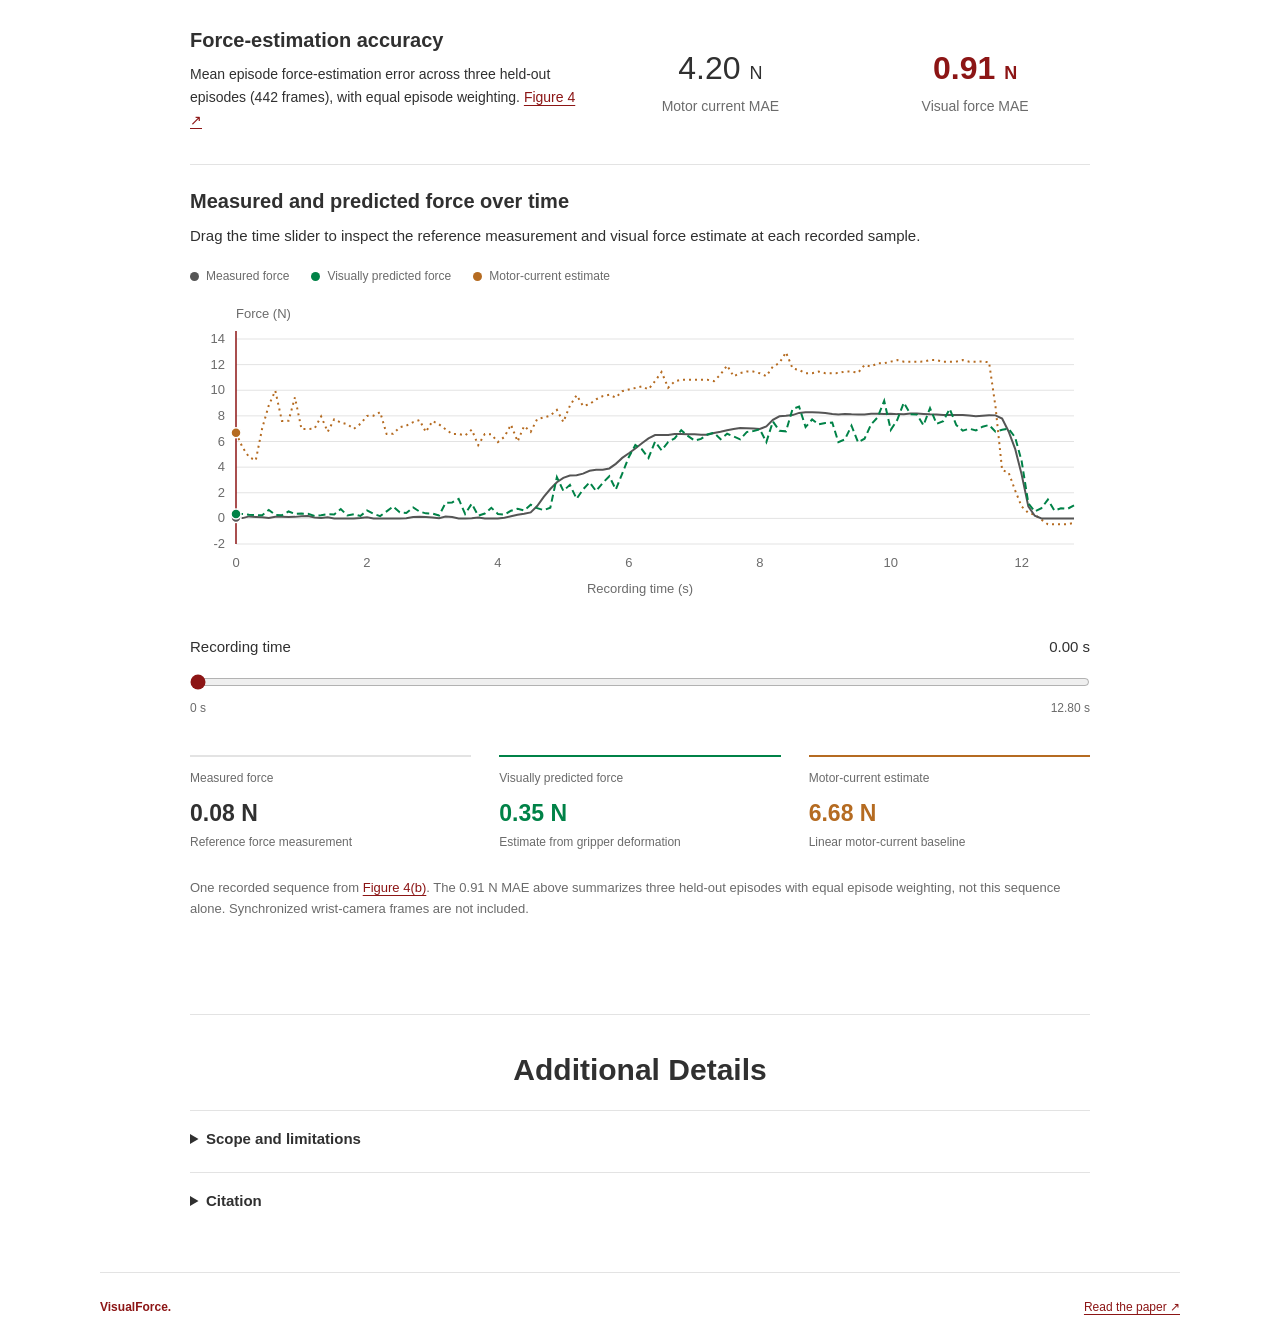
==== commit 5bc9c257: "Add gripper deformation demo and recorded force visualizations" ====
--- a/index.html
+++ b/index.html
@@ -11,6 +11,10 @@
   <meta name="twitter:card" content="summary">
   <title>VisualForce · Robot Learning with Visual Predicted Force</title>
   <link rel="stylesheet" href="static/css/index.css">
+  <link rel="stylesheet" href="static/css/gripper-demo.css">
+  <link rel="stylesheet" href="static/css/deformation-demo.css">
+  <script defer src="static/js/deformation-demo.js"></script>
+  <script defer src="static/js/gripper-demo.js"></script>
   <script defer src="static/js/index.js"></script>
   <script defer src="static/js/force-demo.js"></script>
 </head>
@@ -23,7 +27,7 @@
       <p class="affiliations"><span><sup>1</sup>Harvard University</span><span><sup>2</sup>MIT</span><span><sup>3</sup>University of Pennsylvania</span><span><sup>4</sup>Stanford University</span></p>
       <p class="equal-contribution">* Equal contribution</p>
       <div class="hero-links"><a class="button" href="static/papers/paper.pdf">Read the paper <span aria-hidden="true">↗</span></a><a class="button secondary" href="#demo">Explore force search <span aria-hidden="true">↓</span></a></div>
-      <nav class="section-links" aria-label="Page sections"><a href="#abstract">Abstract</a><a href="#method">Method</a><a href="#demo">Interactive Demo</a><a href="#video">Experiments</a><a href="#results">Results</a></nav>
+      <nav class="section-links" aria-label="Page sections"><a href="#abstract">Abstract</a><a href="#method">Method</a><a href="#gripper-demo">Deformation Demo</a><a href="#demo">Force Search</a><a href="#video">Experiments</a><a href="#results">Results</a></nav>
     </header>
     <section class="container hero-demo" aria-labelledby="teaser-title">
       <p class="teaser-summary" id="teaser-title"><strong>TL;DR:</strong> Visual force estimation + test-time force search enable force-aware manipulation without dedicated force or tactile sensors at deployment.</p>
@@ -46,20 +50,41 @@
       </div>
     </section>
     <div class="container section demo-section">
+    <section class="experiment gripper-demo" id="gripper-demo" aria-labelledby="gripper-title">
+      <div class="section-heading"><h2 id="gripper-title">See force through deformation</h2><span class="badge">Interactive illustration</span></div>
+      <p>Increase the gripping force and watch the compliant fingers bend around an object. The dashed outline shows their unloaded shape.</p>
+      <div class="gripper-panels">
+        <figure class="gripper-panel"><figcaption>Fin Ray gripper <span>Illustration based on the gripper in Figures 2–3</span></figcaption>
+          <svg data-gripper-scene viewBox="0 0 460 350" role="img" aria-labelledby="gripper-scene-title gripper-scene-desc"><title id="gripper-scene-title">Compliant fingers under load</title><desc id="gripper-scene-desc">Two tapered green Fin Ray fingers with diagonal ribs and dark contact pads bend around an object above a white base mount as the illustrative force increases. Dashed outlines show the unloaded fingers.</desc></svg>
+          <div class="legend"><span><i class="gripper-line unloaded"></i>Unloaded outline</span><span><i class="gripper-line"></i>Loaded shape</span></div>
+        </figure>
+      </div>
+      <div class="target-control"><label for="gripper-force">Illustrative gripping force <output id="gripper-force-value" for="gripper-force">0.0 N</output></label><input id="gripper-force" type="range" min="0" max="10" step="0.1" value="0" aria-describedby="gripper-model-note"><div class="range-labels"><span>0 N · unloaded</span><span>10 N · more deformation</span></div></div>
+      <div class="gripper-presets" role="group" aria-label="Explore illustrative force levels"><button type="button" data-gripper-force="0" aria-pressed="true">Unloaded</button><button type="button" data-gripper-force="3" aria-pressed="false">Light contact</button><button type="button" data-gripper-force="7" aria-pressed="false">Firm contact</button><button type="button" data-gripper-force="10" aria-pressed="false">Maximum shown</button></div>
+      <p class="gripper-caption">Watch the fingers’ outline and internal ribs change as the load increases.</p>
+      <p class="note" id="gripper-model-note">The shape change illustrates the visual cue; the slider values are illustrative loads, not calibrated measurements or model predictions. In VisualForce, masked Sobel edges reveal the fingers’ internal ribs and shape. The estimator learns signed axial force from reference measurements; its magnitude is used to label demonstrations. <a href="#recorded-force">Explore recorded force estimates ↓</a></p>
+      <noscript><p>Enable JavaScript to explore the illustration. Compliant gripper deformation provides the visual cue used to estimate gripping force.</p></noscript>
+    </section>
+    </div>
+    <div class="container section demo-section">
     <section class="experiment" id="demo" aria-labelledby="demo-title">
-      <div class="section-heading"><div><h2 id="demo-title">Interactive Force Search</h2></div><span class="badge">Illustrative data</span></div>
-      <p>Move the target force. Each circle is one action–force candidate; the selected circle identifies the action to execute.</p>
-      <div class="target-control"><label for="target">Target force <output id="target-value" for="target">4.50 N</output></label><input id="target" type="range" min="0" max="10" step="0.05" value="4.5"><div class="range-labels"><span>0 N</span><span>10 N</span></div></div>
-      <div class="legend"><span><i class="dot"></i>Policy candidate</span><span><i class="dot selected"></i>Closest to target</span><span><i class="dot baseline"></i>Single-sample baseline</span></div>
-      <svg id="force-plot" viewBox="0 0 900 260" role="img" aria-labelledby="plot-title plot-description"><title id="plot-title">Force predictions for 32 illustrative candidates</title><desc id="plot-description">A vertical target line and selected candidate update as you change the target force. Exact selected values are reported below.</desc></svg>
+      <div class="section-heading"><h2 id="demo-title">Interactive Force Search</h2><span class="badge">Recorded candidates · Empty-can grasping</span></div>
+      <p>The policy proposes 32 possible actions, each paired with a predicted force. Force search executes the action whose force is closest to the target.</p>
+      <ol class="force-search-steps"><li><span>1</span>Set a target force</li><li><span>2</span>Compare 32 predictions</li><li><span>3</span>Execute the closest match</li></ol>
+      <div class="target-control"><label for="target">Target force <output id="target-value" for="target">3.04 N</output></label><input id="target" type="range" min="2.5" max="7" step="0.01" value="3.04" disabled aria-describedby="force-search-note"><div class="range-labels"><span>2.5 N · lower target</span><span>7 N · higher target</span></div></div>
+      <div class="force-target-presets" role="group" aria-label="Try target forces"><button type="button" id="reset" disabled>Paper example · 3.04 N</button><button type="button" data-force-target="5.4" disabled>Try 5.40 N</button><button type="button" data-force-target="6.2" disabled>Try 6.20 N</button></div>
+      <div class="legend"><span><i class="dot"></i>One candidate action</span><span><i class="dot selected"></i>Action to execute</span><span><i class="dot baseline"></i>Single sample</span></div>
+      <svg id="force-plot" viewBox="0 0 900 310" role="img" aria-labelledby="plot-title plot-description"><title id="plot-title">Force predictions for 32 recorded candidate actions</title><desc id="plot-description">A target line shows the desired force. The green circle marks the closest candidate. A bracket shows the remaining distance to the target. Vertical positions only separate the dots for readability.</desc></svg>
+      <p class="note force-scatter-note">Left to right: increasing predicted force. Vertical scatter only separates the candidates.</p>
+      <div class="force-decision" aria-live="polite" aria-atomic="true"><p id="force-decision">Loading the recorded candidates…</p><p id="force-context" class="note"></p></div>
       <div class="readouts" aria-live="polite" aria-atomic="true">
-        <div class="readout"><span>Single-sample baseline</span><strong id="baseline-action"></strong><p id="baseline-force"></p><small>Chosen without using its force value.</small></div>
-        <div class="readout chosen"><span>Force search · 32 candidates</span><strong id="selected-action"></strong><p id="selected-force"></p><small>Chosen by the smallest absolute target error.</small></div>
+        <div class="readout"><span>Without force search · one sample</span><strong id="baseline-action">—</strong><p id="baseline-force"></p><small>Execute a sampled action without comparing force.</small></div>
+        <div class="readout chosen"><span>With force search · best of 32</span><strong id="selected-action">—</strong><p id="selected-force"></p><small>Execute the action with the smallest target error.</small></div>
       </div>
-      <div class="actions"><button id="draw" type="button">Draw another baseline sample</button><button id="reset" type="button" class="secondary">Reset</button></div>
-      <p class="note">These 32 values are synthetic examples, not model outputs or a reproduction of Figure 8. Moving the slider illustrates selection; it does not predict a new robot rollout or success rate.</p>
-      <details><summary>What happens on the real robot?</summary><p>The target is chosen from task demonstrations. The policy jointly generates actions and forces; the visual force estimator does not score candidates at deployment. Only the selected end-effector action is sent to the robot. Force is used for selection, rather than sent as a force command. See Section III-D and Algorithm 1.</p></details>
-      <noscript><p>Enable JavaScript to explore the demo. Force search chooses the candidate that minimizes |predicted force − target force|.</p></noscript>
+      <div class="actions"><button id="draw" type="button" disabled>Try another single sample</button></div>
+      <p class="note" id="force-search-note">These are the 32 recorded policy predictions used in Figure 8. The saved target is 3.04 N; changing it explores selection among the same candidates, not a new robot rollout. Forces are predictions, not measured outcomes. <a href="static/data/force-candidates.json" download>Download candidate data</a>.</p>
+      <details><summary>What happens on the real robot?</summary><p>The target is chosen from task demonstrations. The policy jointly generates actions and forces; the visual force estimator does not score candidates at deployment. Only the selected end-effector action is sent to the robot. The selected force is used for choosing the action, not sent as a force command. See Section III-D and Algorithm 1.</p></details>
+      <noscript><p>Enable JavaScript to explore the demo. For the recorded 3.04 N target, force search selects the candidate predicting 4.45 N—the closest available prediction. <a href="static/papers/paper.pdf#page=6">See Figure 8 in the paper.</a></p></noscript>
     </section>
     </div>
     <section class="section experiments-section" id="video" aria-labelledby="video-title">
@@ -86,6 +111,17 @@
         <tr><th scope="row">Plug insertion</th><td><div class="rate"><span>26.7%</span><i aria-hidden="true" style="--rate:26.7%"></i></div></td><td><div class="rate ours"><span>73.3%</span><i aria-hidden="true" style="--rate:73.3%"></i></div></td></tr>
       </tbody></table></div>
       <div class="estimation-result"><div><h3>Force-estimation accuracy</h3><p>Mean episode force-estimation error across three held-out episodes (442 frames), with equal episode weighting. <a href="static/papers/paper.pdf#page=5">Figure 4 ↗</a></p></div><div class="metric"><strong>4.20 <span>N</span></strong><p>Motor current MAE</p></div><div class="metric highlight"><strong>0.91 <span>N</span></strong><p>Visual force MAE</p></div></div>
+    <section class="deformation-viewer recorded-force-result" id="recorded-force" aria-labelledby="deformation-title" data-force-source="static/data/force-trajectory.json">
+      <h3 id="deformation-title">Measured and predicted force over time</h3>
+      <p>Drag the time slider to inspect the reference measurement and visual force estimate at each recorded sample.</p>
+      <div class="legend"><span><i class="dot measured-dot"></i>Measured force</span><span><i class="dot predicted-dot"></i>Visually predicted force</span><span><i class="dot current-dot"></i>Motor-current estimate</span></div>
+      <svg id="deformation-plot" viewBox="0 0 900 300" role="img" aria-labelledby="deformation-plot-title deformation-plot-description"><title id="deformation-plot-title">Recorded force over time</title><desc id="deformation-plot-description">Measured force, visually predicted force, and motor-current force estimates from the paper. A cursor follows the selected timestamp, with exact values shown below.</desc></svg>
+      <div class="target-control"><label for="deformation-time">Recording time <output id="deformation-time-value" for="deformation-time">—</output></label><input id="deformation-time" type="range" min="0" max="0" step="1" value="0" disabled><div class="range-labels"><span>0 s</span><span id="deformation-duration">—</span></div></div>
+      <div class="readouts force-recording-readouts" aria-live="polite" aria-atomic="true"><div class="readout"><span>Measured force</span><strong id="deformation-measured">—</strong><small>Reference force measurement</small></div><div class="readout predicted-readout"><span>Visually predicted force</span><strong id="deformation-predicted">—</strong><small>Estimate from gripper deformation</small></div><div class="readout current-readout"><span>Motor-current estimate</span><strong id="deformation-current">—</strong><small>Linear motor-current baseline</small></div></div>
+      <p class="note data-note">One recorded sequence from <a href="static/papers/paper.pdf#page=5">Figure 4(b)</a>. The 0.91 N MAE above summarizes three held-out episodes with equal episode weighting, not this sequence alone. Synchronized wrist-camera frames are not included.</p>
+      <p id="deformation-status" class="note" role="status">Loading the recorded force samples…</p>
+      <noscript><p>Enable JavaScript to explore the force recording, or view Figure 4 in the paper.</p></noscript>
+    </section>
     </section>
     <section class="paper-section section" aria-labelledby="paper-details-title">
       <div class="container reading-width"><h2 id="paper-details-title">Additional Details</h2>
--- a/static/css/index.css
+++ b/static/css/index.css
@@ -47,3 +47,16 @@
 
 /* Scientific colors are reserved for the force visualization. */
 .rate.ours,.metric.highlight strong { color:var(--accent); }
+
+.force-search-steps { display:grid; grid-template-columns:repeat(3,minmax(0,1fr)); gap:14px; padding:0; margin:24px 0; list-style:none; font-size:14px; }
+.force-search-steps li { display:flex; align-items:center; gap:9px; }
+.force-search-steps span { display:inline-flex; align-items:center; justify-content:center; flex-shrink:0; width:26px; height:26px; border-radius:50%; color:var(--accent); background:#f6eded; }
+.force-target-presets { display:flex; flex-wrap:wrap; gap:8px; margin:-6px 0 22px; }
+.force-target-presets button[aria-pressed=true] { background:#f6eded; border-color:var(--accent); }
+.force-target-label { fill:var(--accent); }
+.force-decision { padding:16px 18px; border-left:3px solid var(--green); background:#f2f7f4; margin-top:14px; }
+.force-decision p { margin:0; }
+.force-decision p:first-child { font-size:17px; font-weight:600; }
+.force-decision .note { margin-top:6px; }
+button:disabled { opacity:.55; cursor:default; }
+@media(max-width:650px) { .force-search-steps { grid-template-columns:1fr; gap:10px; }.force-decision p:first-child { font-size:16px; } }
--- a/static/css/gripper-demo.css
+++ b/static/css/gripper-demo.css
@@ -0,0 +1,16 @@
+.gripper-panels { display:grid; grid-template-columns:minmax(0,1fr); gap:20px; margin-top:26px; }
+.gripper-panel { min-width:0; padding:18px; background:var(--soft); border:1px solid var(--line); border-radius:6px; }
+.gripper-panel figcaption { font-size:15px; font-weight:600; }
+.gripper-panel figcaption span { display:block; color:var(--muted); font-size:12px; font-weight:400; }
+.gripper-panel svg { overflow:visible; max-width:520px; margin:12px auto; }
+.gripper-panel .legend { justify-content:center; }
+.gripper-panel .note { margin:0; font-size:12px; }
+.gripper-line { width:20px; border-top:2px solid var(--green); }
+.gripper-line.unloaded { border-top:2px dashed #888; }
+.gripper-presets { display:flex; flex-wrap:wrap; gap:8px; }
+.gripper-presets button { color:var(--ink); border-color:var(--line); }
+.gripper-presets button[aria-pressed=true] { background:#e8f3ed; color:var(--green); border-color:var(--green); }
+.gripper-demo .gripper-caption { margin:18px 0 8px; font-size:14px; }
+.gripper-caption strong { color:var(--green); font-variant-numeric:tabular-nums; }
+.standalone-demo .gripper-demo { padding-block:30px; }
+@media(max-width:650px) { .gripper-panels { grid-template-columns:1fr; }.gripper-panel { padding:14px; }.gripper-panel svg { max-height:320px; } }
--- a/static/css/deformation-demo.css
+++ b/static/css/deformation-demo.css
@@ -0,0 +1,21 @@
+/* Reuses the academic site's controls and readouts. */
+.deformation-viewer { --measured:#555; --predicted:var(--green); --current:#b56b21; }
+.measured-dot { background:var(--measured); }
+.predicted-dot { background:var(--predicted); }
+.predicted-readout { border-top-color:var(--predicted); }
+.predicted-readout strong { color:var(--predicted); }
+.deformation-viewer .data-note { margin-top:24px; }
+#deformation-time-value { color:var(--ink); }
+#deformation-time { accent-color:var(--accent); }
+#deformation-plot .predicted-trace { stroke-dasharray:7 4; }
+
+.recorded-force-result { max-width:900px; margin:32px auto 0; padding-top:24px; border-top:1px solid var(--line); }
+.recorded-force-result>p { font-size:15px; }
+.recorded-force-result>p.note { font-size:13px; }
+
+.current-dot { background:var(--current); }
+.current-readout { border-top-color:var(--current); }
+.current-readout strong { color:var(--current); }
+#deformation-plot .current-trace { stroke-dasharray:2 4; }
+.force-recording-readouts { grid-template-columns:repeat(3,minmax(0,1fr)); }
+@media(max-width:550px) { .force-recording-readouts { grid-template-columns:1fr; gap:14px; } }
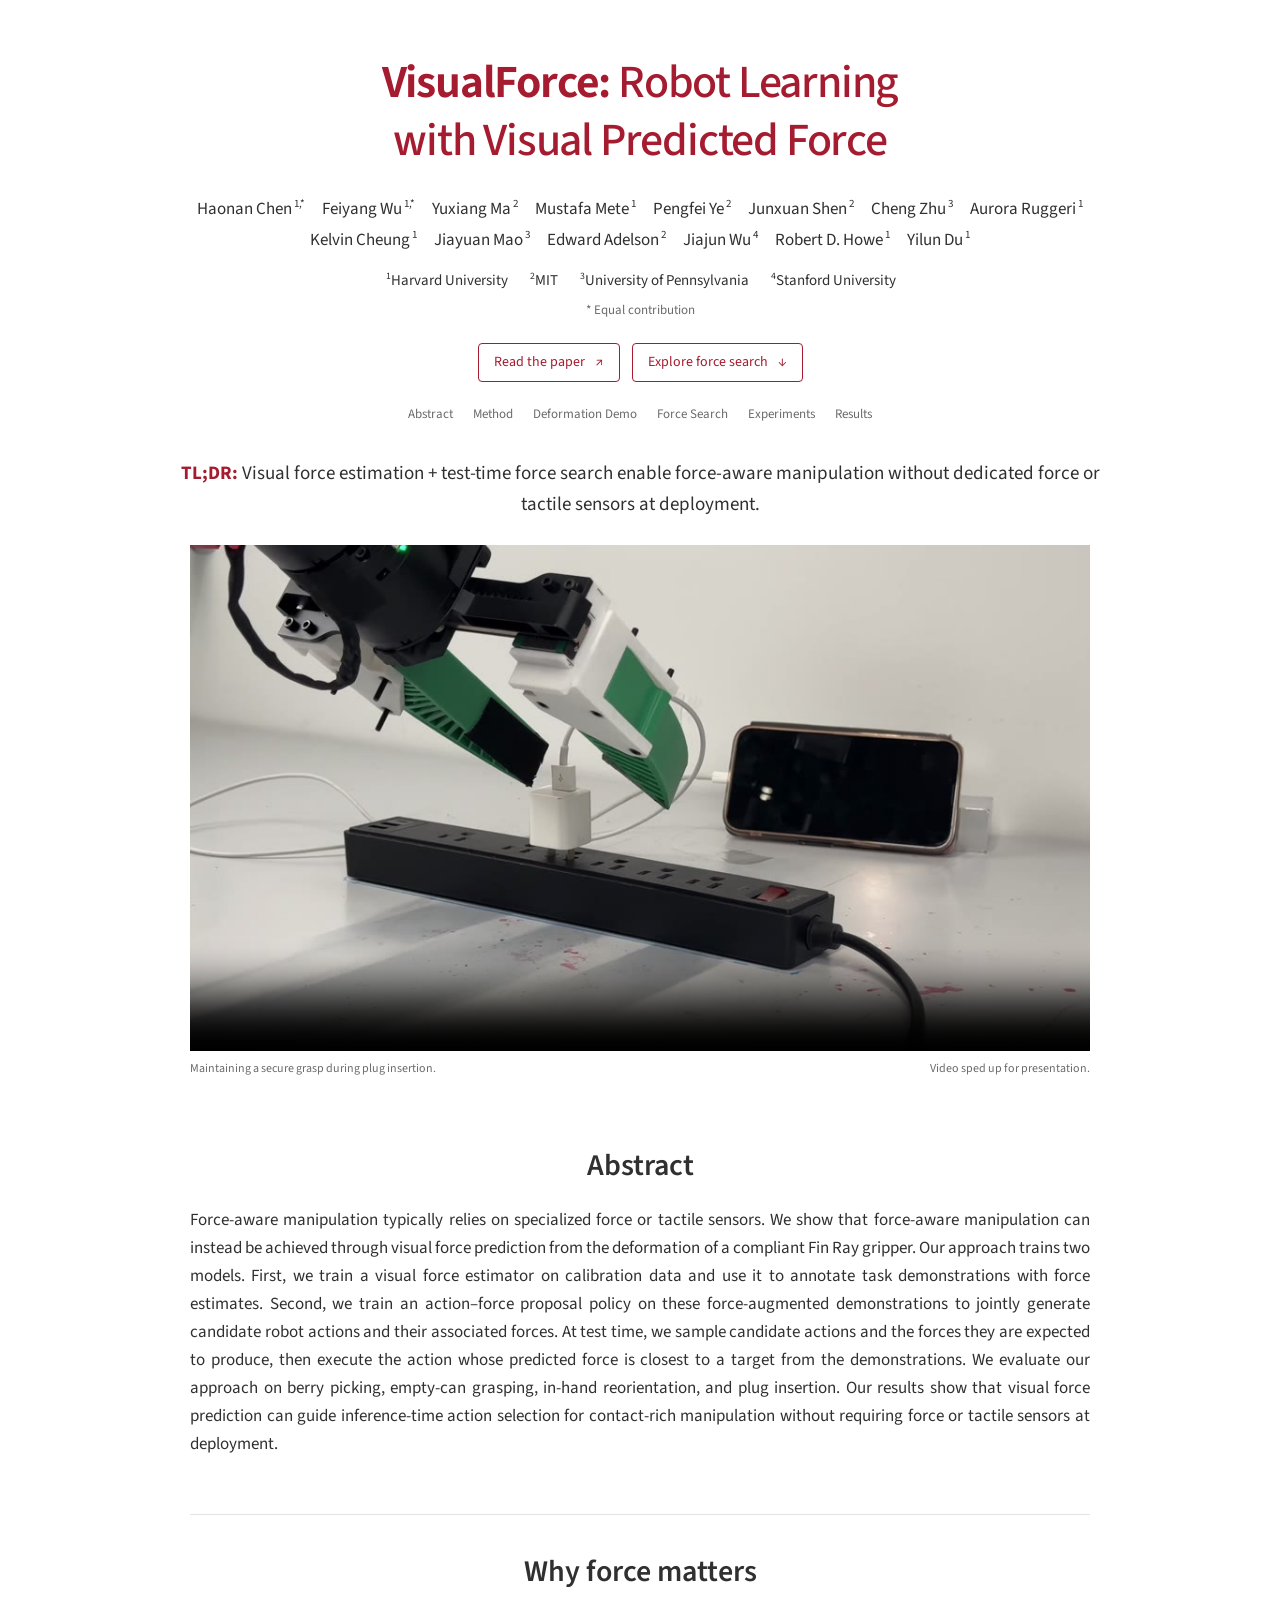
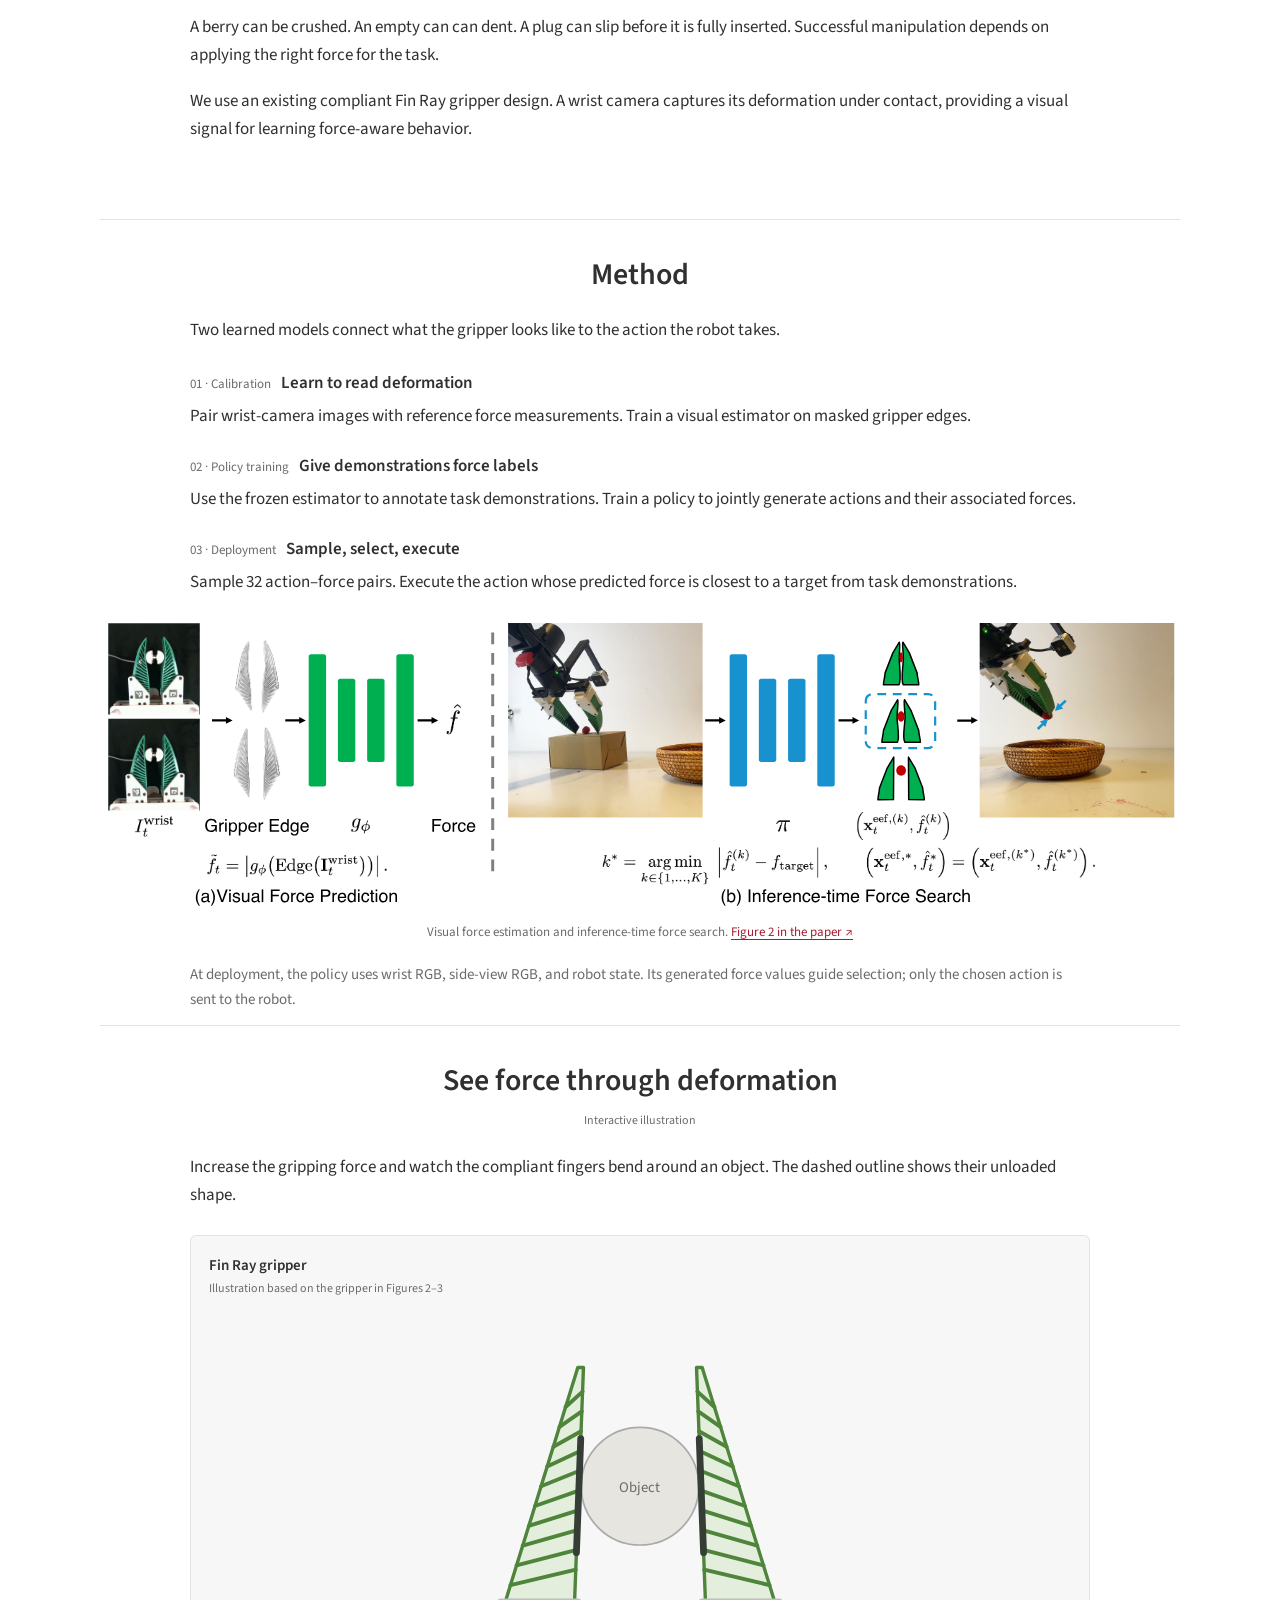
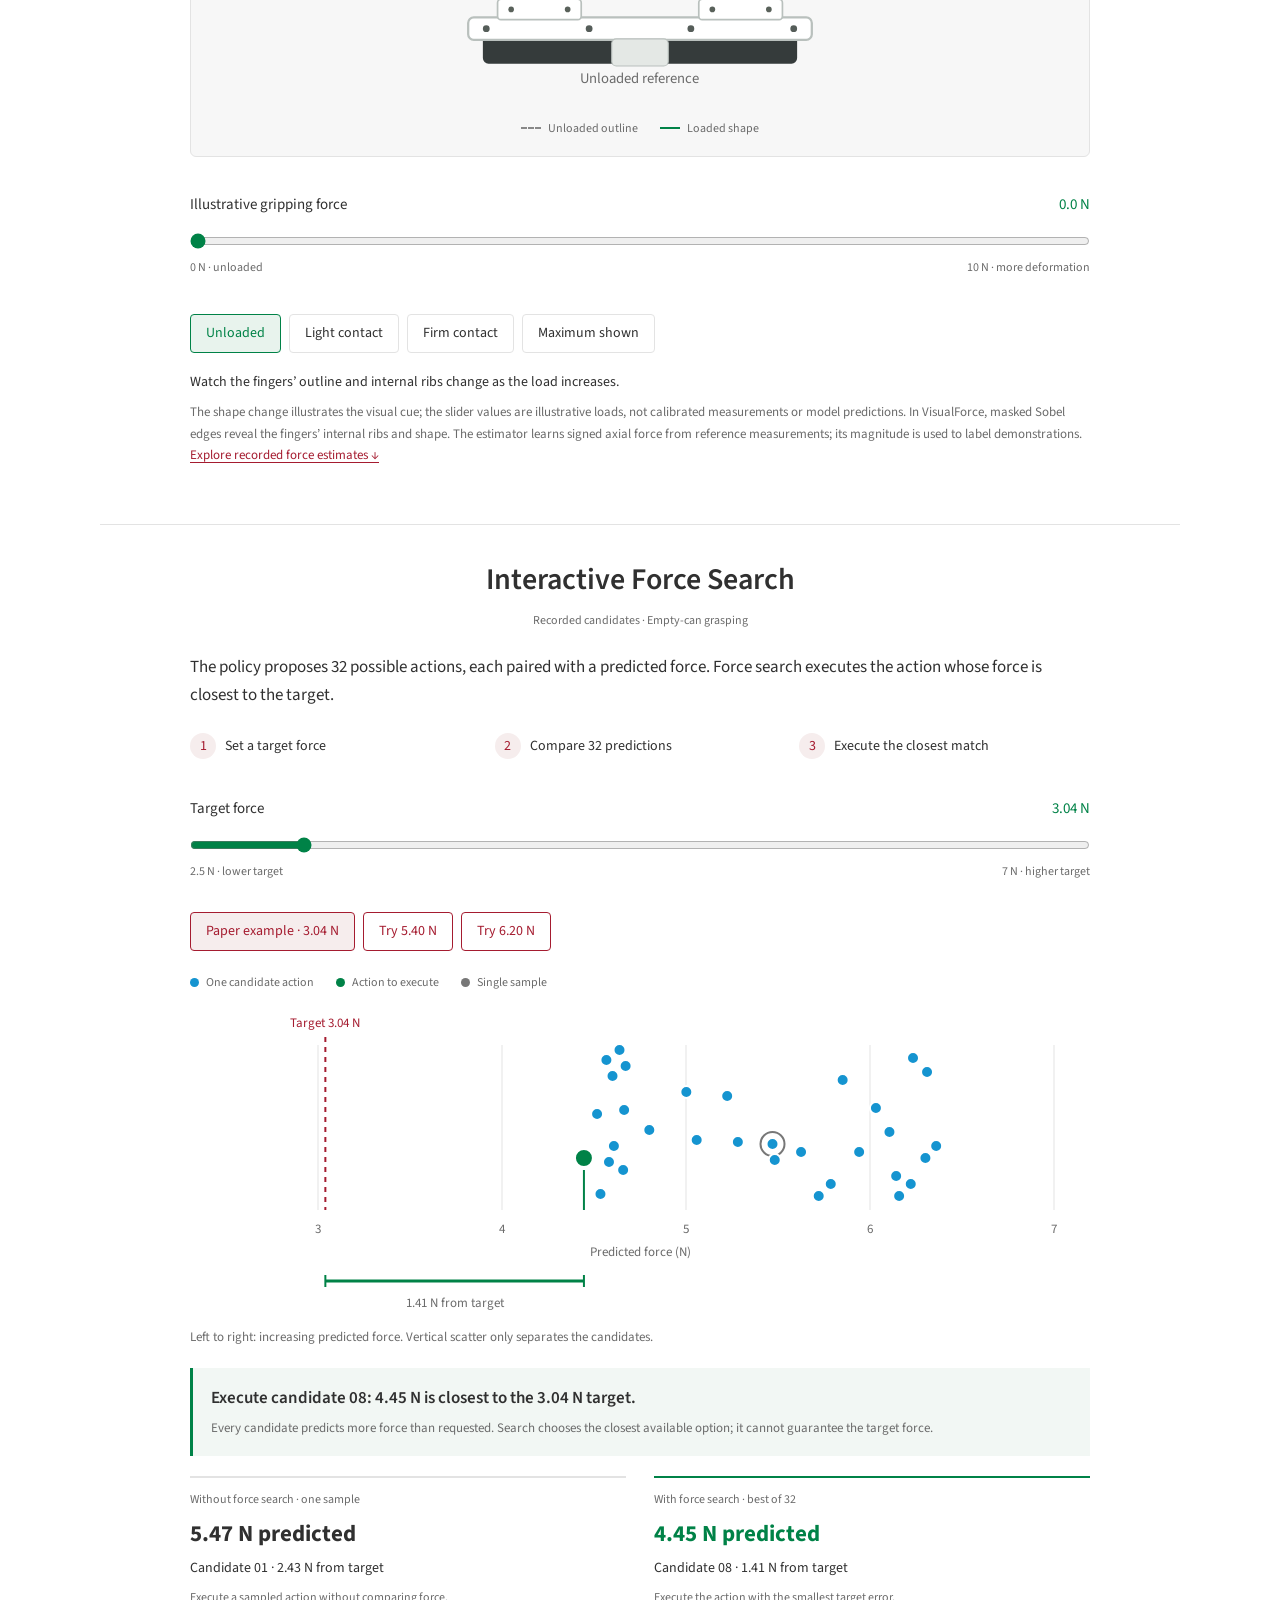
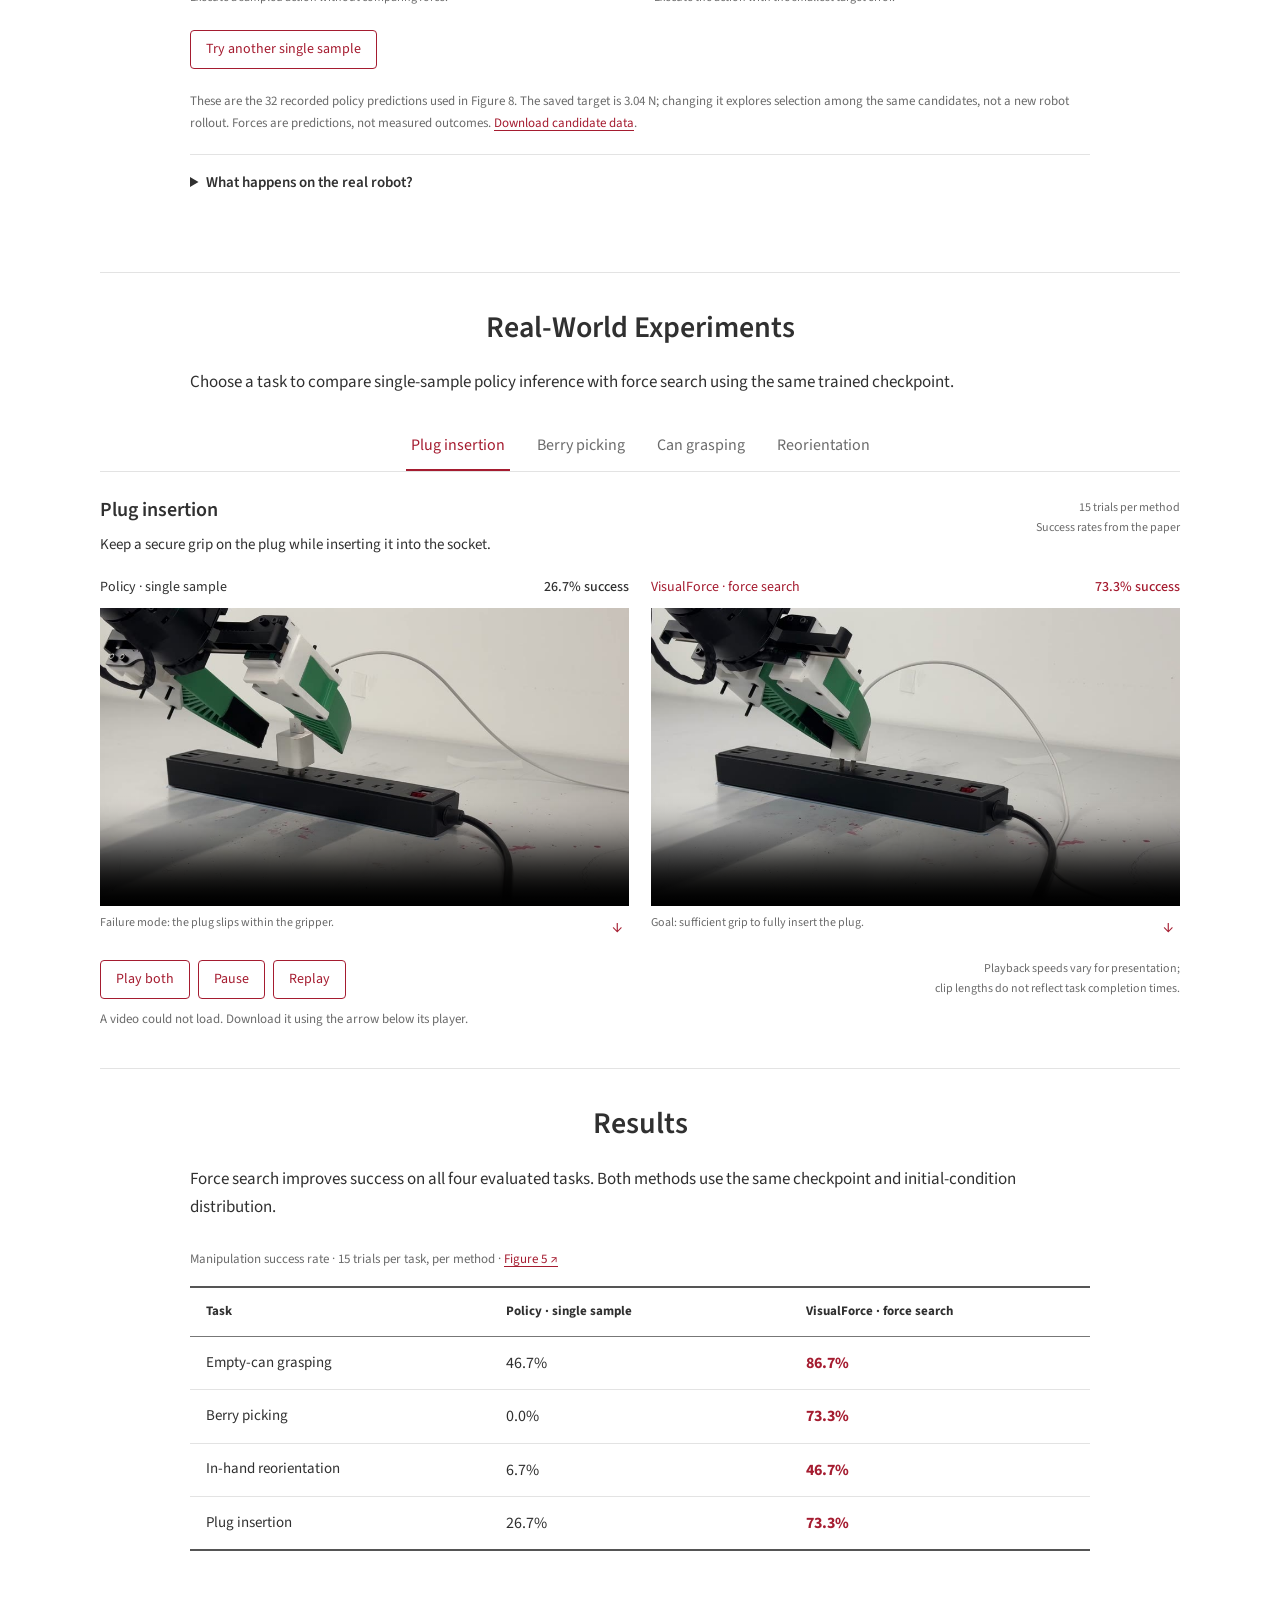
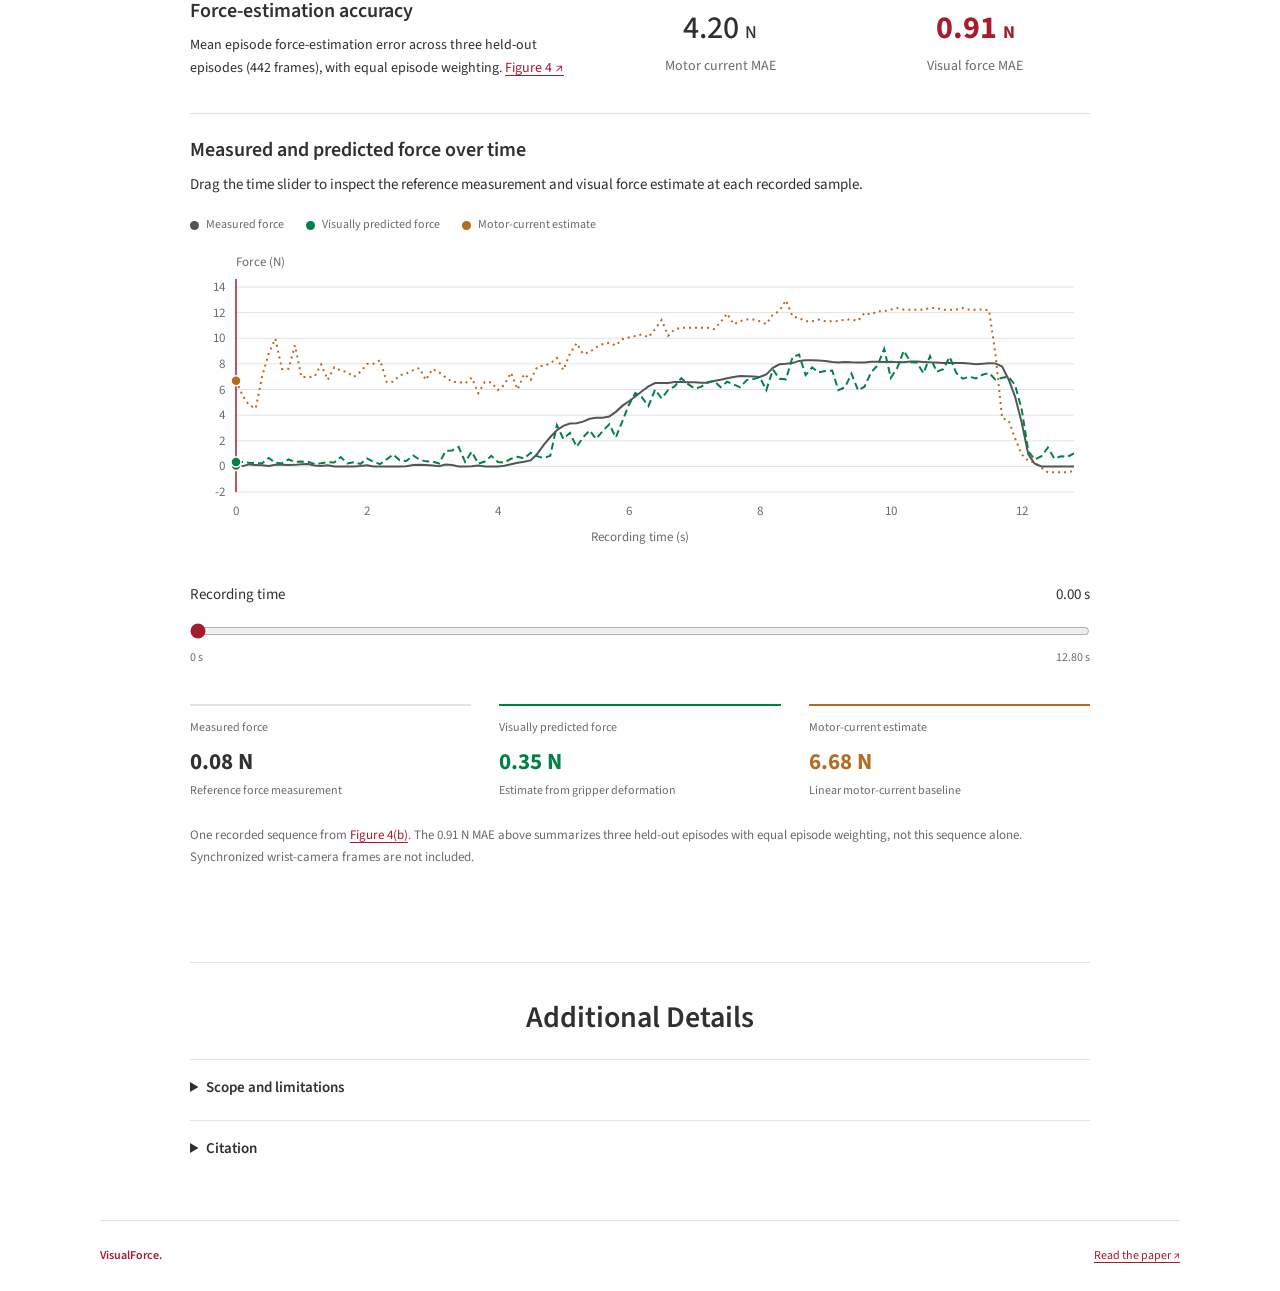
==== commit 76130a7b: "Use Harvard crimson and Source Sans 3 typography" ====
--- a/index.html
+++ b/index.html
@@ -10,6 +10,9 @@
   <meta property="og:type" content="website">
   <meta name="twitter:card" content="summary">
   <title>VisualForce · Robot Learning with Visual Predicted Force</title>
+  <link rel="preconnect" href="https://fonts.googleapis.com">
+  <link rel="preconnect" href="https://fonts.gstatic.com" crossorigin>
+  <link rel="stylesheet" href="https://fonts.googleapis.com/css2?family=Source+Sans+3:ital,wght@0,200..900;1,200..900&amp;display=swap">
   <link rel="stylesheet" href="static/css/index.css">
   <link rel="stylesheet" href="static/css/gripper-demo.css">
   <link rel="stylesheet" href="static/css/deformation-demo.css">
--- a/static/css/index.css
+++ b/static/css/index.css
@@ -1,7 +1,7 @@
-:root { color-scheme:light; --ink:#303030; --muted:#6b6b6b; --line:#e3e3e3; --soft:#f7f7f7; --accent:#8c1515; --policy:#1594d0; --link:#8c1515; --green:#008247; --baseline:#777; }
+:root { color-scheme:light; --ink:#303030; --muted:#6b6b6b; --line:#e3e3e3; --soft:#f7f7f7; --accent:#a51c30; --policy:#1594d0; --link:#a51c30; --green:#008247; --baseline:#777; }
 * { box-sizing:border-box; }
 html { scroll-behavior:smooth; scroll-padding-top:24px; }
-body { margin:0; background:#fff; color:var(--ink); font:17px/1.65 Arial,Helvetica,sans-serif; }
+body { margin:0; background:#fff; color:var(--ink); font:17px/1.65 "Source Sans 3","Helvetica Neue",Helvetica,Arial,sans-serif; }
 a { color:var(--link); text-underline-offset:3px; }
 p { margin:0 0 18px; }
 h1,h2,h3 { line-height:1.25; }
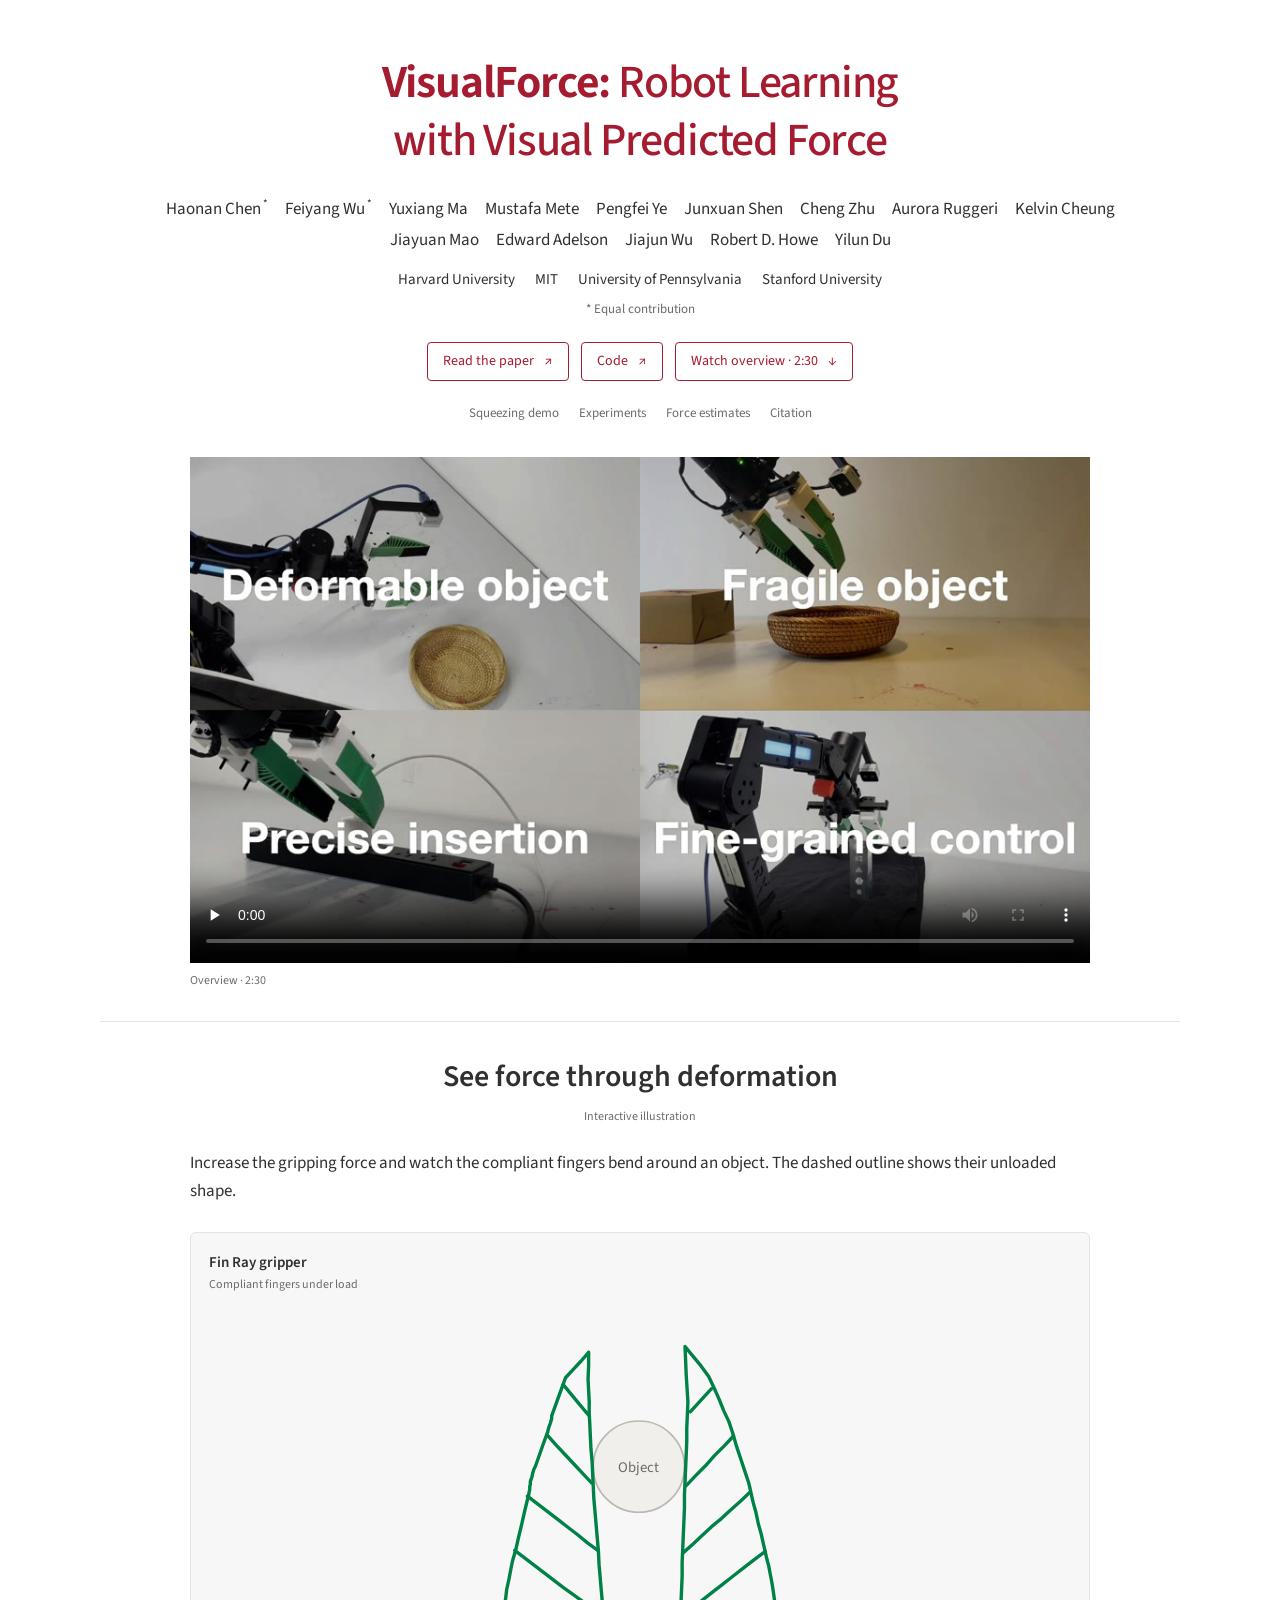
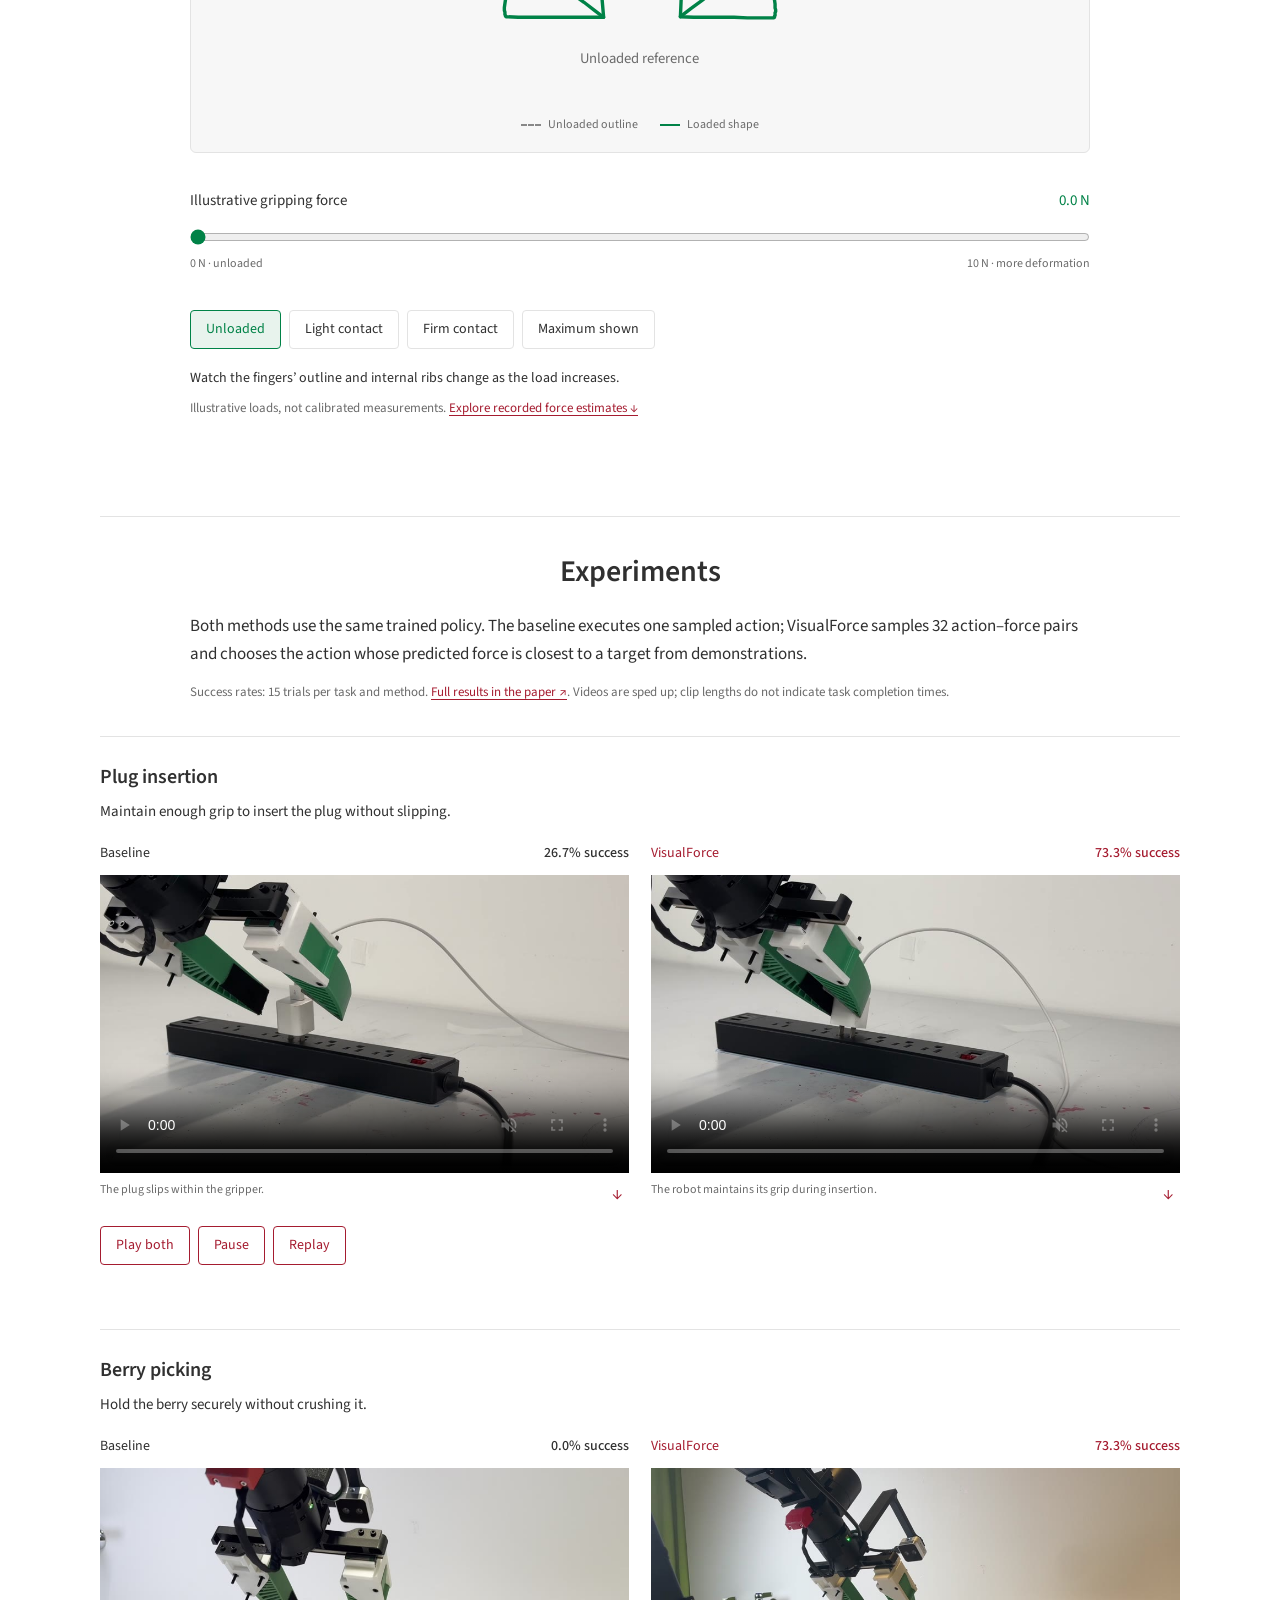
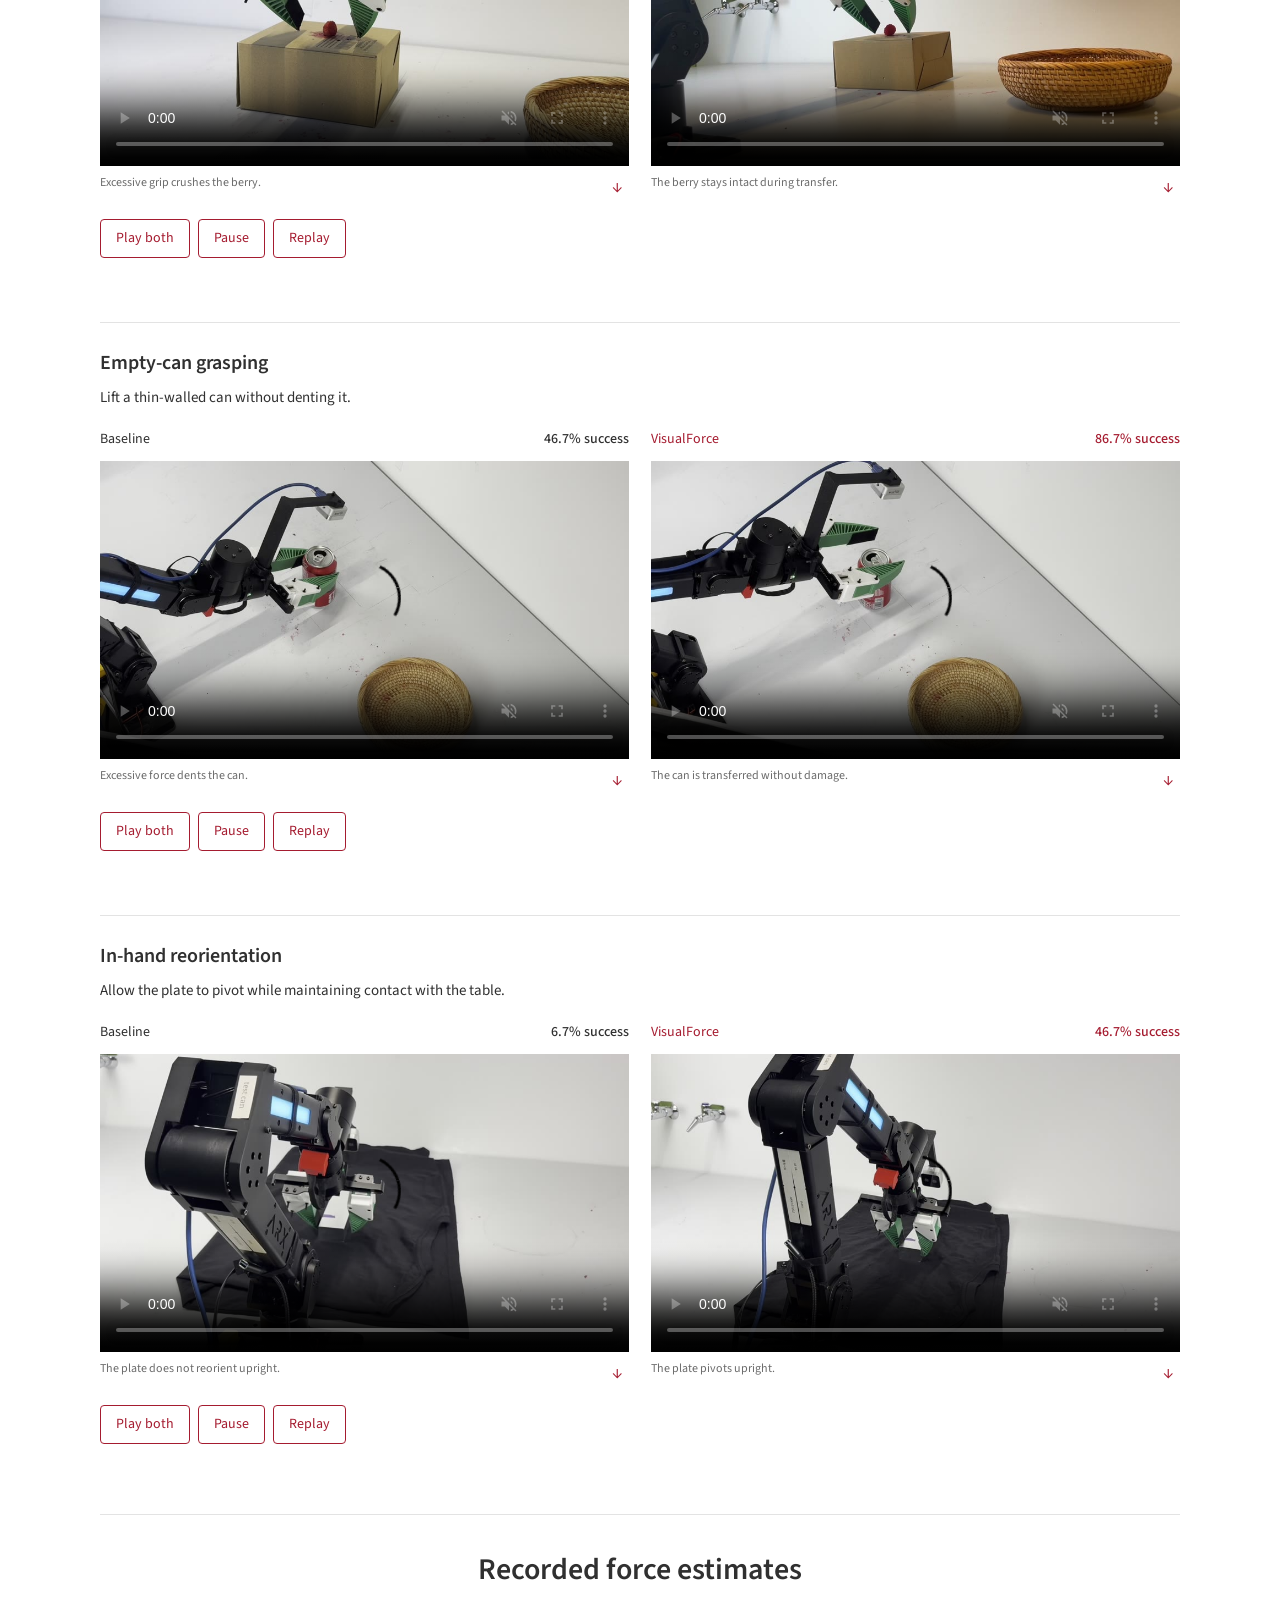
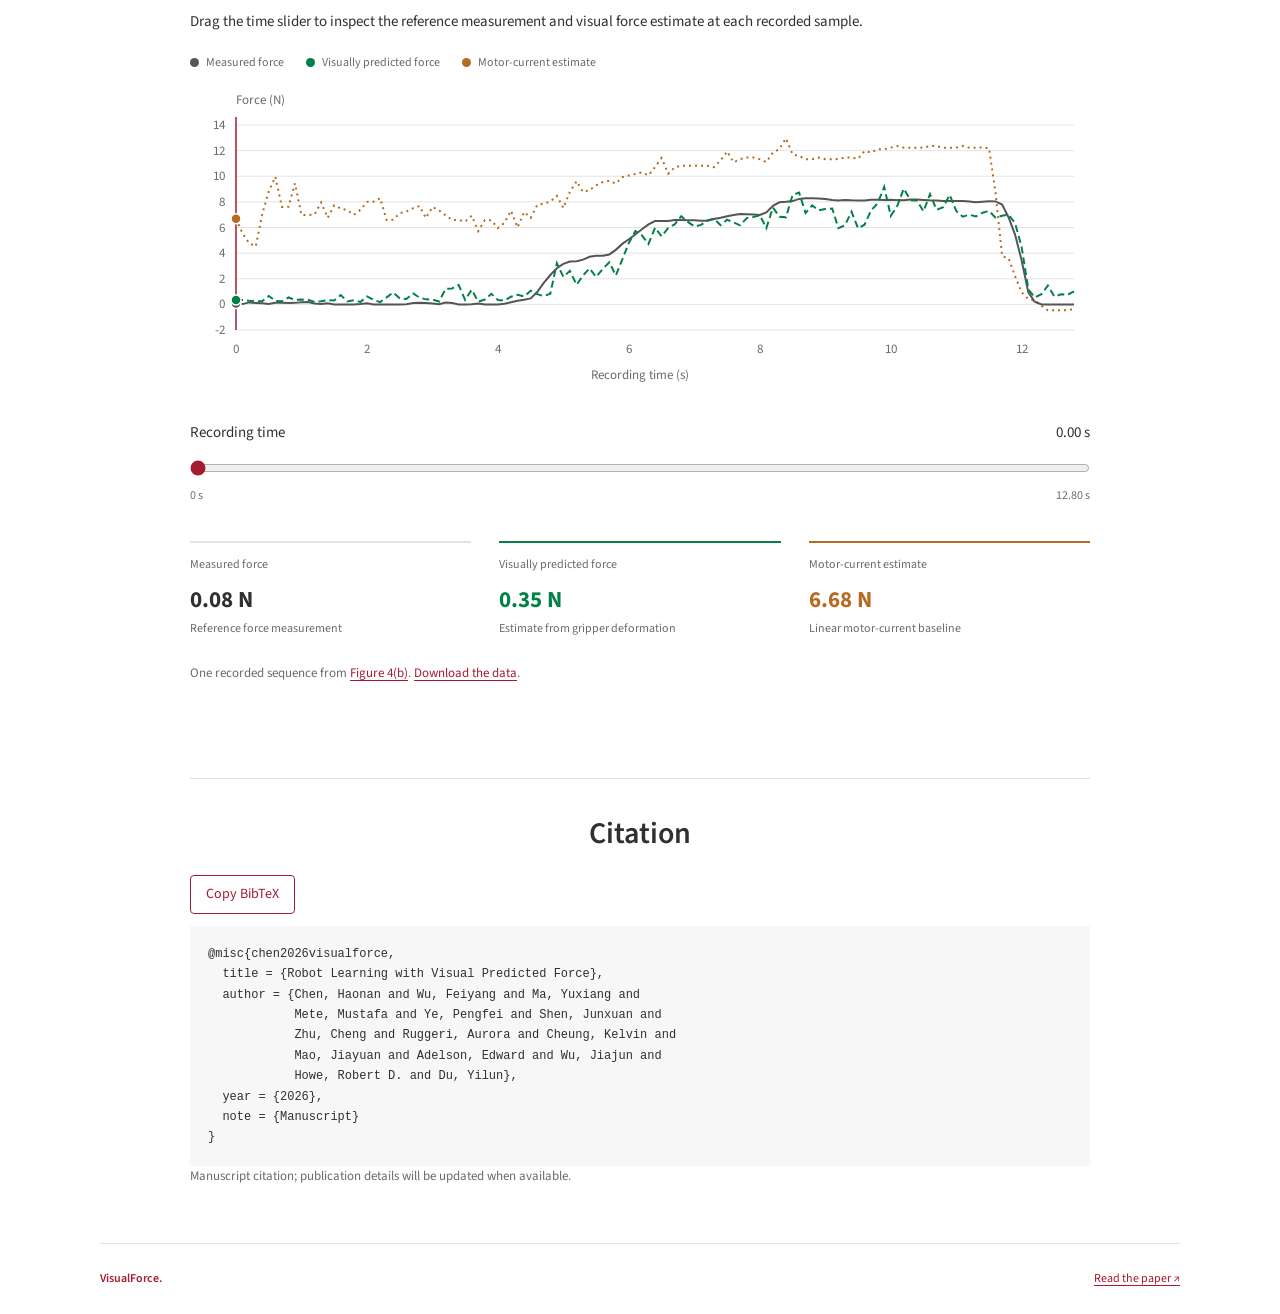
==== commit 5db4ecc4: "VisualForce project website" ====
--- a/index.html
+++ b/index.html
@@ -6,7 +6,7 @@
   <meta name="description" content="VisualForce learns force from visible gripper deformation and uses predicted force to select robot actions, without dedicated force or tactile sensors at deployment.">
   <meta name="theme-color" content="#fcfdf9">
   <meta property="og:title" content="VisualForce · Robot Learning with Visual Predicted Force">
-  <meta property="og:description" content="Force-aware action selection from visible gripper deformation. Explore the method and four real-world manipulation tasks.">
+  <meta property="og:description" content="Force-aware action selection from visible gripper deformation. Watch four real-world manipulation tasks and explore recorded force estimates.">
   <meta property="og:type" content="website">
   <meta name="twitter:card" content="summary">
   <title>VisualForce · Robot Learning with Visual Predicted Force</title>
@@ -19,118 +19,95 @@
   <script defer src="static/js/deformation-demo.js"></script>
   <script defer src="static/js/gripper-demo.js"></script>
   <script defer src="static/js/index.js"></script>
-  <script defer src="static/js/force-demo.js"></script>
 </head>
 <body>
   <a class="skip-link" href="#main">Skip to content</a>
   <main id="main">
     <header class="hero container" id="overview">
       <h1><span>VisualForce:</span> Robot Learning<br>with Visual Predicted Force</h1>
-      <p class="authors"><span>Haonan Chen<sup>1,*</sup></span> <span>Feiyang Wu<sup>1,*</sup></span> <span>Yuxiang Ma<sup>2</sup></span> <span>Mustafa Mete<sup>1</sup></span> <span>Pengfei Ye<sup>2</sup></span> <span>Junxuan Shen<sup>2</sup></span> <span>Cheng Zhu<sup>3</sup></span> <span>Aurora Ruggeri<sup>1</sup></span> <span>Kelvin Cheung<sup>1</sup></span> <span>Jiayuan Mao<sup>3</sup></span> <span>Edward Adelson<sup>2</sup></span> <span>Jiajun Wu<sup>4</sup></span> <span>Robert D. Howe<sup>1</sup></span> <span>Yilun Du<sup>1</sup></span></p>
-      <p class="affiliations"><span><sup>1</sup>Harvard University</span><span><sup>2</sup>MIT</span><span><sup>3</sup>University of Pennsylvania</span><span><sup>4</sup>Stanford University</span></p>
+      <p class="authors"><span><a href="https://haonan16.github.io/">Haonan Chen</a><sup>*</sup></span> <span><a href="https://raventhatfly.github.io/">Feiyang Wu</a><sup>*</sup></span> <span><a href="https://yuxiang-ma.github.io/">Yuxiang Ma</a></span> <span><a href="https://mustafa-mete.com/">Mustafa Mete</a></span> <span><a href="https://maal.hkust.edu.hk/authors/pengfei-ye/">Pengfei Ye</a></span> <span><a href="https://junxuans.github.io/">Junxuan Shen</a></span> <span><a href="https://openreview.net/profile?id=~Cheng_Zhu8">Cheng Zhu</a></span> <span><a href="https://ch.linkedin.com/in/aurora-ruggeri-3b417624a">Aurora Ruggeri</a></span> <span><a href="https://www.linkedin.com/in/kelvin-cheung-8524591b1">Kelvin Cheung</a></span> <span><a href="https://jiayuanm.com/">Jiayuan Mao</a></span> <span><a href="https://bcs.mit.edu/directory/edward-h-adelson">Edward Adelson</a></span> <span><a href="https://jiajunwu.com/">Jiajun Wu</a></span> <span><a href="https://people.seas.harvard.edu/~howe/">Robert D. Howe</a></span> <span><a href="https://yilundu.github.io/">Yilun Du</a></span></p>
+      <p class="affiliations"><span>Harvard University</span><span>MIT</span><span>University of Pennsylvania</span><span>Stanford University</span></p>
       <p class="equal-contribution">* Equal contribution</p>
-      <div class="hero-links"><a class="button" href="static/papers/paper.pdf">Read the paper <span aria-hidden="true">↗</span></a><a class="button secondary" href="#demo">Explore force search <span aria-hidden="true">↓</span></a></div>
-      <nav class="section-links" aria-label="Page sections"><a href="#abstract">Abstract</a><a href="#method">Method</a><a href="#gripper-demo">Deformation Demo</a><a href="#demo">Force Search</a><a href="#video">Experiments</a><a href="#results">Results</a></nav>
+      <div class="hero-links"><a class="button" href="static/papers/paper.pdf">Read the paper <span aria-hidden="true">↗</span></a><a class="button secondary" href="https://github.com/visual-force/visual-force">Code <span aria-hidden="true">↗</span></a><a class="button secondary" href="#teaser">Watch overview · 2:30 <span aria-hidden="true">↓</span></a></div>
+      <nav class="section-links" aria-label="Page sections"><a href="#gripper-demo">Squeezing demo</a><a href="#video">Experiments</a><a href="#recorded-force">Force estimates</a><a href="#citation">Citation</a></nav>
     </header>
-    <section class="container hero-demo" aria-labelledby="teaser-title">
-      <p class="teaser-summary" id="teaser-title"><strong>TL;DR:</strong> Visual force estimation + test-time force search enable force-aware manipulation without dedicated force or tactile sensors at deployment.</p>
-      <figure class="teaser-video"><video controls muted playsinline loop preload="none" poster="static/images/tasks/teaser.jpg" aria-label="VisualForce charging demonstration"><source src="static/videos/web/teaser.mp4" type="video/mp4">Your browser does not support embedded video. <a href="static/videos/web/teaser.mp4">Download the charging demonstration</a>.</video><figcaption>Maintaining a secure grasp during plug insertion.<span>Video sped up for presentation.</span></figcaption></figure>
-    </section>
-    <section class="container section abstract-section" id="abstract" aria-labelledby="abstract-title"><h2 id="abstract-title">Abstract</h2><p>Force-aware manipulation typically relies on specialized force or tactile sensors. We show that force-aware manipulation can instead be achieved through visual force prediction from the deformation of a compliant Fin Ray gripper. Our approach trains two models. First, we train a visual force estimator on calibration data and use it to annotate task demonstrations with force estimates. Second, we train an action–force proposal policy on these force-augmented demonstrations to jointly generate candidate robot actions and their associated forces. At test time, we sample candidate actions and the forces they are expected to produce, then execute the action whose predicted force is closest to a target from the demonstrations. We evaluate our approach on berry picking, empty-can grasping, in-hand reorientation, and plug insertion. Our results show that visual force prediction can guide inference-time action selection for contact-rich manipulation without requiring force or tactile sensors at deployment.</p></section>
-    <section class="container section motivation" aria-labelledby="motivation-title">
-      <div class="section-intro"><h2 id="motivation-title">Why force matters</h2></div>
-      <div class="motivation-copy"><p>A berry can be crushed. An empty can can dent. A plug can slip before it is fully inserted. Successful manipulation depends on applying the right force for the task.</p><p>We use an existing compliant Fin Ray gripper design. A wrist camera captures its deformation under contact, providing a visual signal for learning force-aware behavior.</p></div>
-    </section>
-    <section class="section method-section" id="method" aria-labelledby="method-title">
-      <div class="container"><div class="section-intro"><h2 id="method-title">Method</h2><p>Two learned models connect what the gripper looks like to the action the robot takes.</p></div>
-      <ol class="pipeline">
-        <li><span>01 · Calibration</span><h3>Learn to read deformation</h3><p>Pair wrist-camera images with reference force measurements. Train a visual estimator on masked gripper edges.</p></li>
-        <li><span>02 · Policy training</span><h3>Give demonstrations force labels</h3><p>Use the frozen estimator to annotate task demonstrations. Train a policy to jointly generate actions and their associated forces.</p></li>
-        <li><span>03 · Deployment</span><h3>Sample, select, execute</h3><p>Sample 32 action–force pairs. Execute the action whose predicted force is closest to a target from task demonstrations.</p></li>
-      </ol>
-      <figure class="method-figure"><a href="static/images/paper/method.pdf" target="_blank" rel="noopener" aria-label="Open the full-size method figure"><img src="static/images/paper/method.svg" alt="Paper Figure 2: wrist images are converted to gripper edges for visual force estimation; a separate policy proposes action–force pairs for target-based selection." width="1466" height="388" loading="lazy"></a><figcaption>Visual force estimation and inference-time force search. <a href="static/papers/paper.pdf#page=3">Figure 2 in the paper ↗</a></figcaption></figure>
-      <p class="method-note">At deployment, the policy uses wrist RGB, side-view RGB, and robot state. Its generated force values guide selection; only the chosen action is sent to the robot.</p>
-      </div>
+    <section class="container hero-demo" id="teaser" aria-label="VisualForce overview">
+      <figure class="teaser-video"><video controls playsinline preload="none" poster="static/images/tasks/teaser.jpg" aria-label="VisualForce overview video"><source src="static/videos/web/teaser.mp4" type="video/mp4">Your browser does not support embedded video. <a href="static/videos/web/teaser.mp4">Download the overview video</a>.</video><figcaption><span>Overview · 2:30</span></figcaption></figure>
     </section>
     <div class="container section demo-section">
     <section class="experiment gripper-demo" id="gripper-demo" aria-labelledby="gripper-title">
       <div class="section-heading"><h2 id="gripper-title">See force through deformation</h2><span class="badge">Interactive illustration</span></div>
       <p>Increase the gripping force and watch the compliant fingers bend around an object. The dashed outline shows their unloaded shape.</p>
       <div class="gripper-panels">
-        <figure class="gripper-panel"><figcaption>Fin Ray gripper <span>Illustration based on the gripper in Figures 2–3</span></figcaption>
-          <svg data-gripper-scene viewBox="0 0 460 350" role="img" aria-labelledby="gripper-scene-title gripper-scene-desc"><title id="gripper-scene-title">Compliant fingers under load</title><desc id="gripper-scene-desc">Two tapered green Fin Ray fingers with diagonal ribs and dark contact pads bend around an object above a white base mount as the illustrative force increases. Dashed outlines show the unloaded fingers.</desc></svg>
+        <figure class="gripper-panel"><figcaption>Fin Ray gripper <span>Compliant fingers under load</span></figcaption>
+          <svg data-gripper-scene viewBox="0 0 460 350" role="img" aria-labelledby="gripper-scene-title gripper-scene-desc"><title id="gripper-scene-title">Compliant fingers under load</title><desc id="gripper-scene-desc">Two tapered green outline fingers, each with four diagonal ribs, bend around an object as the illustrative force increases. Dashed outlines show the unloaded fingers.</desc></svg>
           <div class="legend"><span><i class="gripper-line unloaded"></i>Unloaded outline</span><span><i class="gripper-line"></i>Loaded shape</span></div>
         </figure>
       </div>
       <div class="target-control"><label for="gripper-force">Illustrative gripping force <output id="gripper-force-value" for="gripper-force">0.0 N</output></label><input id="gripper-force" type="range" min="0" max="10" step="0.1" value="0" aria-describedby="gripper-model-note"><div class="range-labels"><span>0 N · unloaded</span><span>10 N · more deformation</span></div></div>
       <div class="gripper-presets" role="group" aria-label="Explore illustrative force levels"><button type="button" data-gripper-force="0" aria-pressed="true">Unloaded</button><button type="button" data-gripper-force="3" aria-pressed="false">Light contact</button><button type="button" data-gripper-force="7" aria-pressed="false">Firm contact</button><button type="button" data-gripper-force="10" aria-pressed="false">Maximum shown</button></div>
       <p class="gripper-caption">Watch the fingers’ outline and internal ribs change as the load increases.</p>
-      <p class="note" id="gripper-model-note">The shape change illustrates the visual cue; the slider values are illustrative loads, not calibrated measurements or model predictions. In VisualForce, masked Sobel edges reveal the fingers’ internal ribs and shape. The estimator learns signed axial force from reference measurements; its magnitude is used to label demonstrations. <a href="#recorded-force">Explore recorded force estimates ↓</a></p>
+      <p class="note" id="gripper-model-note">Illustrative loads, not calibrated measurements. <a href="#recorded-force">Explore recorded force estimates ↓</a></p>
       <noscript><p>Enable JavaScript to explore the illustration. Compliant gripper deformation provides the visual cue used to estimate gripping force.</p></noscript>
     </section>
     </div>
-    <div class="container section demo-section">
-    <section class="experiment" id="demo" aria-labelledby="demo-title">
-      <div class="section-heading"><h2 id="demo-title">Interactive Force Search</h2><span class="badge">Recorded candidates · Empty-can grasping</span></div>
-      <p>The policy proposes 32 possible actions, each paired with a predicted force. Force search executes the action whose force is closest to the target.</p>
-      <ol class="force-search-steps"><li><span>1</span>Set a target force</li><li><span>2</span>Compare 32 predictions</li><li><span>3</span>Execute the closest match</li></ol>
-      <div class="target-control"><label for="target">Target force <output id="target-value" for="target">3.04 N</output></label><input id="target" type="range" min="2.5" max="7" step="0.01" value="3.04" disabled aria-describedby="force-search-note"><div class="range-labels"><span>2.5 N · lower target</span><span>7 N · higher target</span></div></div>
-      <div class="force-target-presets" role="group" aria-label="Try target forces"><button type="button" id="reset" disabled>Paper example · 3.04 N</button><button type="button" data-force-target="5.4" disabled>Try 5.40 N</button><button type="button" data-force-target="6.2" disabled>Try 6.20 N</button></div>
-      <div class="legend"><span><i class="dot"></i>One candidate action</span><span><i class="dot selected"></i>Action to execute</span><span><i class="dot baseline"></i>Single sample</span></div>
-      <svg id="force-plot" viewBox="0 0 900 310" role="img" aria-labelledby="plot-title plot-description"><title id="plot-title">Force predictions for 32 recorded candidate actions</title><desc id="plot-description">A target line shows the desired force. The green circle marks the closest candidate. A bracket shows the remaining distance to the target. Vertical positions only separate the dots for readability.</desc></svg>
-      <p class="note force-scatter-note">Left to right: increasing predicted force. Vertical scatter only separates the candidates.</p>
-      <div class="force-decision" aria-live="polite" aria-atomic="true"><p id="force-decision">Loading the recorded candidates…</p><p id="force-context" class="note"></p></div>
-      <div class="readouts" aria-live="polite" aria-atomic="true">
-        <div class="readout"><span>Without force search · one sample</span><strong id="baseline-action">—</strong><p id="baseline-force"></p><small>Execute a sampled action without comparing force.</small></div>
-        <div class="readout chosen"><span>With force search · best of 32</span><strong id="selected-action">—</strong><p id="selected-force"></p><small>Execute the action with the smallest target error.</small></div>
-      </div>
-      <div class="actions"><button id="draw" type="button" disabled>Try another single sample</button></div>
-      <p class="note" id="force-search-note">These are the 32 recorded policy predictions used in Figure 8. The saved target is 3.04 N; changing it explores selection among the same candidates, not a new robot rollout. Forces are predictions, not measured outcomes. <a href="static/data/force-candidates.json" download>Download candidate data</a>.</p>
-      <details><summary>What happens on the real robot?</summary><p>The target is chosen from task demonstrations. The policy jointly generates actions and forces; the visual force estimator does not score candidates at deployment. Only the selected end-effector action is sent to the robot. The selected force is used for choosing the action, not sent as a force command. See Section III-D and Algorithm 1.</p></details>
-      <noscript><p>Enable JavaScript to explore the demo. For the recorded 3.04 N target, force search selects the candidate predicting 4.45 N—the closest available prediction. <a href="static/papers/paper.pdf#page=6">See Figure 8 in the paper.</a></p></noscript>
-    </section>
-    </div>
     <section class="section experiments-section" id="video" aria-labelledby="video-title">
-      <div class="container"><div class="section-intro"><h2 id="video-title">Real-World Experiments</h2><p>Choose a task to compare single-sample policy inference with force search using the same trained checkpoint.</p></div>
-      <div class="task-picker" role="group" aria-label="Choose a manipulation task"><button type="button" data-task="plug" aria-pressed="true" aria-controls="task-panel">Plug insertion</button><button type="button" data-task="berry" aria-pressed="false" aria-controls="task-panel">Berry picking</button><button type="button" data-task="can" aria-pressed="false" aria-controls="task-panel">Can grasping</button><button type="button" data-task="reorientation" aria-pressed="false" aria-controls="task-panel">Reorientation</button></div>
-      <div id="task-panel" role="region" aria-labelledby="task-title">
-        <div class="task-heading"><div><h3 id="task-title">Plug insertion</h3><p id="task-description">Keep a secure grip on the plug while inserting it into the socket.</p></div><p class="trial-note">15 trials per method<br>Success rates from the paper</p></div>
-        <div class="video-grid">
-          <figure class="video-card"><figcaption><span id="baseline-video-label">Policy · single sample</span><strong id="baseline-rate">26.7% success</strong></figcaption><video id="baseline-video" controls muted playsinline preload="metadata" poster="static/images/tasks/plug-baseline.jpg" aria-labelledby="baseline-video-label"><source src="static/videos/web/plug-baseline.mp4" type="video/mp4">Your browser does not support embedded video.</video><div class="video-footer"><p id="baseline-behavior">Failure mode: the plug slips within the gripper.</p><a id="baseline-download" href="static/videos/web/plug-baseline.mp4" download aria-label="Download baseline video">↓</a></div></figure>
-          <figure class="video-card ours-card"><figcaption><span id="ours-video-label">VisualForce · force search</span><strong id="ours-rate">73.3% success</strong></figcaption><video id="ours-video" controls muted playsinline preload="metadata" poster="static/images/tasks/plug-ours.jpg" aria-labelledby="ours-video-label"><source src="static/videos/web/plug-ours.mp4" type="video/mp4">Your browser does not support embedded video.</video><div class="video-footer"><p id="ours-behavior">Goal: sufficient grip to fully insert the plug.</p><a id="ours-download" href="static/videos/web/plug-ours.mp4" download aria-label="Download VisualForce video">↓</a></div></figure>
-        </div>
-        <div class="playback-row"><div class="playback-controls" role="group" aria-label="Control both comparison videos"><button id="play-both" type="button">Play both</button><button id="pause-both" class="secondary" type="button">Pause</button><button id="replay-both" class="secondary" type="button">Replay</button></div><p class="note">Playback speeds vary for presentation;<br>clip lengths do not reflect task completion times.</p></div>
-        <p id="playback-status" class="playback-status" role="status" aria-live="polite"></p>
-      </div>
-      <noscript><p>The task picker needs JavaScript. Watch the other recordings directly: <a href="static/videos/web/berry-baseline.mp4">berry baseline</a>, <a href="static/videos/web/berry-ours.mp4">berry force search</a>, <a href="static/videos/web/can-baseline.mp4">can baseline</a>, <a href="static/videos/web/can-ours.mp4">can force search</a>, <a href="static/videos/web/reorientation-baseline.mp4">reorientation baseline</a>, <a href="static/videos/web/reorientation-ours.mp4">reorientation force search</a>.</p></noscript>
+      <div class="container">
+        <div class="section-intro"><h2 id="video-title">Experiments</h2><p>Both methods use the same trained policy. The baseline executes one sampled action; VisualForce samples 32 action–force pairs and chooses the action whose predicted force is closest to a target from demonstrations.</p><p class="note">Success rates: 15 trials per task and method. <a href="static/papers/paper.pdf#page=5">Full results in the paper ↗</a>. Videos are sped up; clip lengths do not indicate task completion times.</p></div>
+        <section class="task-comparison" data-comparison aria-labelledby="plug-title">
+          <div class="task-heading"><div><h3 id="plug-title">Plug insertion</h3><p>Maintain enough grip to insert the plug without slipping.</p></div></div>
+          <div class="video-grid">
+            <figure class="video-card"><figcaption><span id="plug-baseline-label">Baseline</span><strong>26.7% success</strong></figcaption><video controls muted playsinline preload="none" poster="static/images/tasks/plug-baseline.jpg" aria-labelledby="plug-baseline-label"><source src="static/videos/web/plug-baseline.mp4" type="video/mp4">Your browser does not support embedded video.</video><div class="video-footer"><p>The plug slips within the gripper.</p><a href="static/videos/web/plug-baseline.mp4" download aria-label="Download plug insertion Baseline video">↓</a></div></figure>
+            <figure class="video-card ours-card"><figcaption><span id="plug-ours-label">VisualForce</span><strong>73.3% success</strong></figcaption><video controls muted playsinline preload="none" poster="static/images/tasks/plug-ours.jpg" aria-labelledby="plug-ours-label"><source src="static/videos/web/plug-ours.mp4" type="video/mp4">Your browser does not support embedded video.</video><div class="video-footer"><p>The robot maintains its grip during insertion.</p><a href="static/videos/web/plug-ours.mp4" download aria-label="Download plug insertion VisualForce video">↓</a></div></figure>
+          </div>
+          <div class="playback-row"><div class="playback-controls" role="group" aria-label="Control plug insertion videos"><button data-play type="button">Play both</button><button data-pause type="button">Pause</button><button data-replay type="button">Replay</button></div></div>
+          <p class="playback-status" role="status" aria-live="polite"></p>
+        </section>
+        <section class="task-comparison" data-comparison aria-labelledby="berry-title">
+          <div class="task-heading"><div><h3 id="berry-title">Berry picking</h3><p>Hold the berry securely without crushing it.</p></div></div>
+          <div class="video-grid">
+            <figure class="video-card"><figcaption><span id="berry-baseline-label">Baseline</span><strong>0.0% success</strong></figcaption><video controls muted playsinline preload="none" poster="static/images/tasks/berry-baseline.jpg" aria-labelledby="berry-baseline-label"><source src="static/videos/web/berry-baseline.mp4" type="video/mp4">Your browser does not support embedded video.</video><div class="video-footer"><p>Excessive grip crushes the berry.</p><a href="static/videos/web/berry-baseline.mp4" download aria-label="Download berry picking Baseline video">↓</a></div></figure>
+            <figure class="video-card ours-card"><figcaption><span id="berry-ours-label">VisualForce</span><strong>73.3% success</strong></figcaption><video controls muted playsinline preload="none" poster="static/images/tasks/berry-ours.jpg" aria-labelledby="berry-ours-label"><source src="static/videos/web/berry-ours.mp4" type="video/mp4">Your browser does not support embedded video.</video><div class="video-footer"><p>The berry stays intact during transfer.</p><a href="static/videos/web/berry-ours.mp4" download aria-label="Download berry picking VisualForce video">↓</a></div></figure>
+          </div>
+          <div class="playback-row"><div class="playback-controls" role="group" aria-label="Control berry picking videos"><button data-play type="button">Play both</button><button data-pause type="button">Pause</button><button data-replay type="button">Replay</button></div></div>
+          <p class="playback-status" role="status" aria-live="polite"></p>
+        </section>
+        <section class="task-comparison" data-comparison aria-labelledby="can-title">
+          <div class="task-heading"><div><h3 id="can-title">Empty-can grasping</h3><p>Lift a thin-walled can without denting it.</p></div></div>
+          <div class="video-grid">
+            <figure class="video-card"><figcaption><span id="can-baseline-label">Baseline</span><strong>46.7% success</strong></figcaption><video controls muted playsinline preload="none" poster="static/images/tasks/can-baseline.jpg" aria-labelledby="can-baseline-label"><source src="static/videos/web/can-baseline.mp4" type="video/mp4">Your browser does not support embedded video.</video><div class="video-footer"><p>Excessive force dents the can.</p><a href="static/videos/web/can-baseline.mp4" download aria-label="Download empty-can grasping Baseline video">↓</a></div></figure>
+            <figure class="video-card ours-card"><figcaption><span id="can-ours-label">VisualForce</span><strong>86.7% success</strong></figcaption><video controls muted playsinline preload="none" poster="static/images/tasks/can-ours.jpg" aria-labelledby="can-ours-label"><source src="static/videos/web/can-ours.mp4" type="video/mp4">Your browser does not support embedded video.</video><div class="video-footer"><p>The can is transferred without damage.</p><a href="static/videos/web/can-ours.mp4" download aria-label="Download empty-can grasping VisualForce video">↓</a></div></figure>
+          </div>
+          <div class="playback-row"><div class="playback-controls" role="group" aria-label="Control empty-can grasping videos"><button data-play type="button">Play both</button><button data-pause type="button">Pause</button><button data-replay type="button">Replay</button></div></div>
+          <p class="playback-status" role="status" aria-live="polite"></p>
+        </section>
+        <section class="task-comparison" data-comparison aria-labelledby="reorientation-title">
+          <div class="task-heading"><div><h3 id="reorientation-title">In-hand reorientation</h3><p>Allow the plate to pivot while maintaining contact with the table.</p></div></div>
+          <div class="video-grid">
+            <figure class="video-card"><figcaption><span id="reorientation-baseline-label">Baseline</span><strong>6.7% success</strong></figcaption><video controls muted playsinline preload="none" poster="static/images/tasks/reorientation-baseline.jpg" aria-labelledby="reorientation-baseline-label"><source src="static/videos/web/reorientation-baseline.mp4" type="video/mp4">Your browser does not support embedded video.</video><div class="video-footer"><p>The plate does not reorient upright.</p><a href="static/videos/web/reorientation-baseline.mp4" download aria-label="Download in-hand reorientation Baseline video">↓</a></div></figure>
+            <figure class="video-card ours-card"><figcaption><span id="reorientation-ours-label">VisualForce</span><strong>46.7% success</strong></figcaption><video controls muted playsinline preload="none" poster="static/images/tasks/reorientation-ours.jpg" aria-labelledby="reorientation-ours-label"><source src="static/videos/web/reorientation-ours.mp4" type="video/mp4">Your browser does not support embedded video.</video><div class="video-footer"><p>The plate pivots upright.</p><a href="static/videos/web/reorientation-ours.mp4" download aria-label="Download in-hand reorientation VisualForce video">↓</a></div></figure>
+          </div>
+          <div class="playback-row"><div class="playback-controls" role="group" aria-label="Control in-hand reorientation videos"><button data-play type="button">Play both</button><button data-pause type="button">Pause</button><button data-replay type="button">Replay</button></div></div>
+          <p class="playback-status" role="status" aria-live="polite"></p>
+        </section>
       </div>
     </section>
-    <section class="container section results-section" id="results" aria-labelledby="results-title">
-      <div class="section-intro"><h2 id="results-title">Results</h2><p>Force search improves success on all four evaluated tasks. Both methods use the same checkpoint and initial-condition distribution.</p></div>
-      <div class="table-wrap"><table class="results-table"><caption>Manipulation success rate · 15 trials per task, per method · <a href="static/papers/paper.pdf#page=5">Figure 5 ↗</a></caption><thead><tr><th scope="col">Task</th><th scope="col">Policy · single sample</th><th scope="col">VisualForce · force search</th></tr></thead><tbody>
-        <tr><th scope="row">Empty-can grasping</th><td><div class="rate"><span>46.7%</span><i aria-hidden="true" style="--rate:46.7%"></i></div></td><td><div class="rate ours"><span>86.7%</span><i aria-hidden="true" style="--rate:86.7%"></i></div></td></tr>
-        <tr><th scope="row">Berry picking</th><td><div class="rate"><span>0.0%</span><i aria-hidden="true" style="--rate:0.0%"></i></div></td><td><div class="rate ours"><span>73.3%</span><i aria-hidden="true" style="--rate:73.3%"></i></div></td></tr>
-        <tr><th scope="row">In-hand reorientation</th><td><div class="rate"><span>6.7%</span><i aria-hidden="true" style="--rate:6.7%"></i></div></td><td><div class="rate ours"><span>46.7%</span><i aria-hidden="true" style="--rate:46.7%"></i></div></td></tr>
-        <tr><th scope="row">Plug insertion</th><td><div class="rate"><span>26.7%</span><i aria-hidden="true" style="--rate:26.7%"></i></div></td><td><div class="rate ours"><span>73.3%</span><i aria-hidden="true" style="--rate:73.3%"></i></div></td></tr>
-      </tbody></table></div>
-      <div class="estimation-result"><div><h3>Force-estimation accuracy</h3><p>Mean episode force-estimation error across three held-out episodes (442 frames), with equal episode weighting. <a href="static/papers/paper.pdf#page=5">Figure 4 ↗</a></p></div><div class="metric"><strong>4.20 <span>N</span></strong><p>Motor current MAE</p></div><div class="metric highlight"><strong>0.91 <span>N</span></strong><p>Visual force MAE</p></div></div>
+    <div class="container section results-section">
     <section class="deformation-viewer recorded-force-result" id="recorded-force" aria-labelledby="deformation-title" data-force-source="static/data/force-trajectory.json">
-      <h3 id="deformation-title">Measured and predicted force over time</h3>
+      <h2 id="deformation-title">Recorded force estimates</h2>
       <p>Drag the time slider to inspect the reference measurement and visual force estimate at each recorded sample.</p>
       <div class="legend"><span><i class="dot measured-dot"></i>Measured force</span><span><i class="dot predicted-dot"></i>Visually predicted force</span><span><i class="dot current-dot"></i>Motor-current estimate</span></div>
       <svg id="deformation-plot" viewBox="0 0 900 300" role="img" aria-labelledby="deformation-plot-title deformation-plot-description"><title id="deformation-plot-title">Recorded force over time</title><desc id="deformation-plot-description">Measured force, visually predicted force, and motor-current force estimates from the paper. A cursor follows the selected timestamp, with exact values shown below.</desc></svg>
       <div class="target-control"><label for="deformation-time">Recording time <output id="deformation-time-value" for="deformation-time">—</output></label><input id="deformation-time" type="range" min="0" max="0" step="1" value="0" disabled><div class="range-labels"><span>0 s</span><span id="deformation-duration">—</span></div></div>
       <div class="readouts force-recording-readouts" aria-live="polite" aria-atomic="true"><div class="readout"><span>Measured force</span><strong id="deformation-measured">—</strong><small>Reference force measurement</small></div><div class="readout predicted-readout"><span>Visually predicted force</span><strong id="deformation-predicted">—</strong><small>Estimate from gripper deformation</small></div><div class="readout current-readout"><span>Motor-current estimate</span><strong id="deformation-current">—</strong><small>Linear motor-current baseline</small></div></div>
-      <p class="note data-note">One recorded sequence from <a href="static/papers/paper.pdf#page=5">Figure 4(b)</a>. The 0.91 N MAE above summarizes three held-out episodes with equal episode weighting, not this sequence alone. Synchronized wrist-camera frames are not included.</p>
+      <p class="note data-note">One recorded sequence from <a href="static/papers/paper.pdf#page=5">Figure 4(b)</a>. <a href="static/data/force-trajectory.json" download>Download the data</a>.</p>
       <p id="deformation-status" class="note" role="status">Loading the recorded force samples…</p>
       <noscript><p>Enable JavaScript to explore the force recording, or view Figure 4 in the paper.</p></noscript>
     </section>
-    </section>
+    </div>
     <section class="paper-section section" aria-labelledby="paper-details-title">
-      <div class="container reading-width"><h2 id="paper-details-title">Additional Details</h2>
-
-      <details><summary>Scope and limitations</summary><p>The method uses a task-specific target force obtained from demonstrations and estimates only axial gripping force, rather than a full contact wrench. Reference sensors provide calibration supervision, but are not required during manipulation deployment. Action selection relies on policy-generated force values without online visual force feedback, which limits correction of prediction errors and unexpected contact disturbances.</p></details>
-      <details id="citation"><summary>Citation</summary><div class="citation-card"><button class="copy-button secondary" type="button" data-copy-target="#citation-code">Copy BibTeX</button><pre><code id="citation-code">@misc{chen2026visualforce,
+      <div class="container reading-width"><h2 id="paper-details-title">Citation</h2>
+      <div id="citation"><div class="citation-card"><button class="copy-button secondary" type="button" data-copy-target="#citation-code">Copy BibTeX</button><pre><code id="citation-code">@misc{chen2026visualforce,
   title = {Robot Learning with Visual Predicted Force},
   author = {Chen, Haonan and Wu, Feiyang and Ma, Yuxiang and
             Mete, Mustafa and Ye, Pengfei and Shen, Junxuan and
@@ -139,7 +116,7 @@
             Howe, Robert D. and Du, Yilun},
   year = {2026},
   note = {Manuscript}
-}</code></pre></div><p class="note">Manuscript citation; publication details will be updated when available.</p></details>
+}</code></pre></div><p class="note">Manuscript citation; publication details will be updated when available.</p></div>
       </div>
     </section>
   </main>
--- a/static/css/index.css
+++ b/static/css/index.css
@@ -60,3 +60,9 @@
 .force-decision .note { margin-top:6px; }
 button:disabled { opacity:.55; cursor:default; }
 @media(max-width:650px) { .force-search-steps { grid-template-columns:1fr; gap:10px; }.force-decision p:first-child { font-size:16px; } }
+
+.task-comparison { margin-top:32px; padding-top:28px; border-top:1px solid var(--line); }
+.experiments-section .section-intro .note { margin-top:14px; }
+.results-section .recorded-force-result { margin-top:0; padding-top:0; border-top:0; }
+
+.authors a { color:inherit; text-decoration:none; }.authors a:hover { color:var(--accent); text-decoration:underline; }
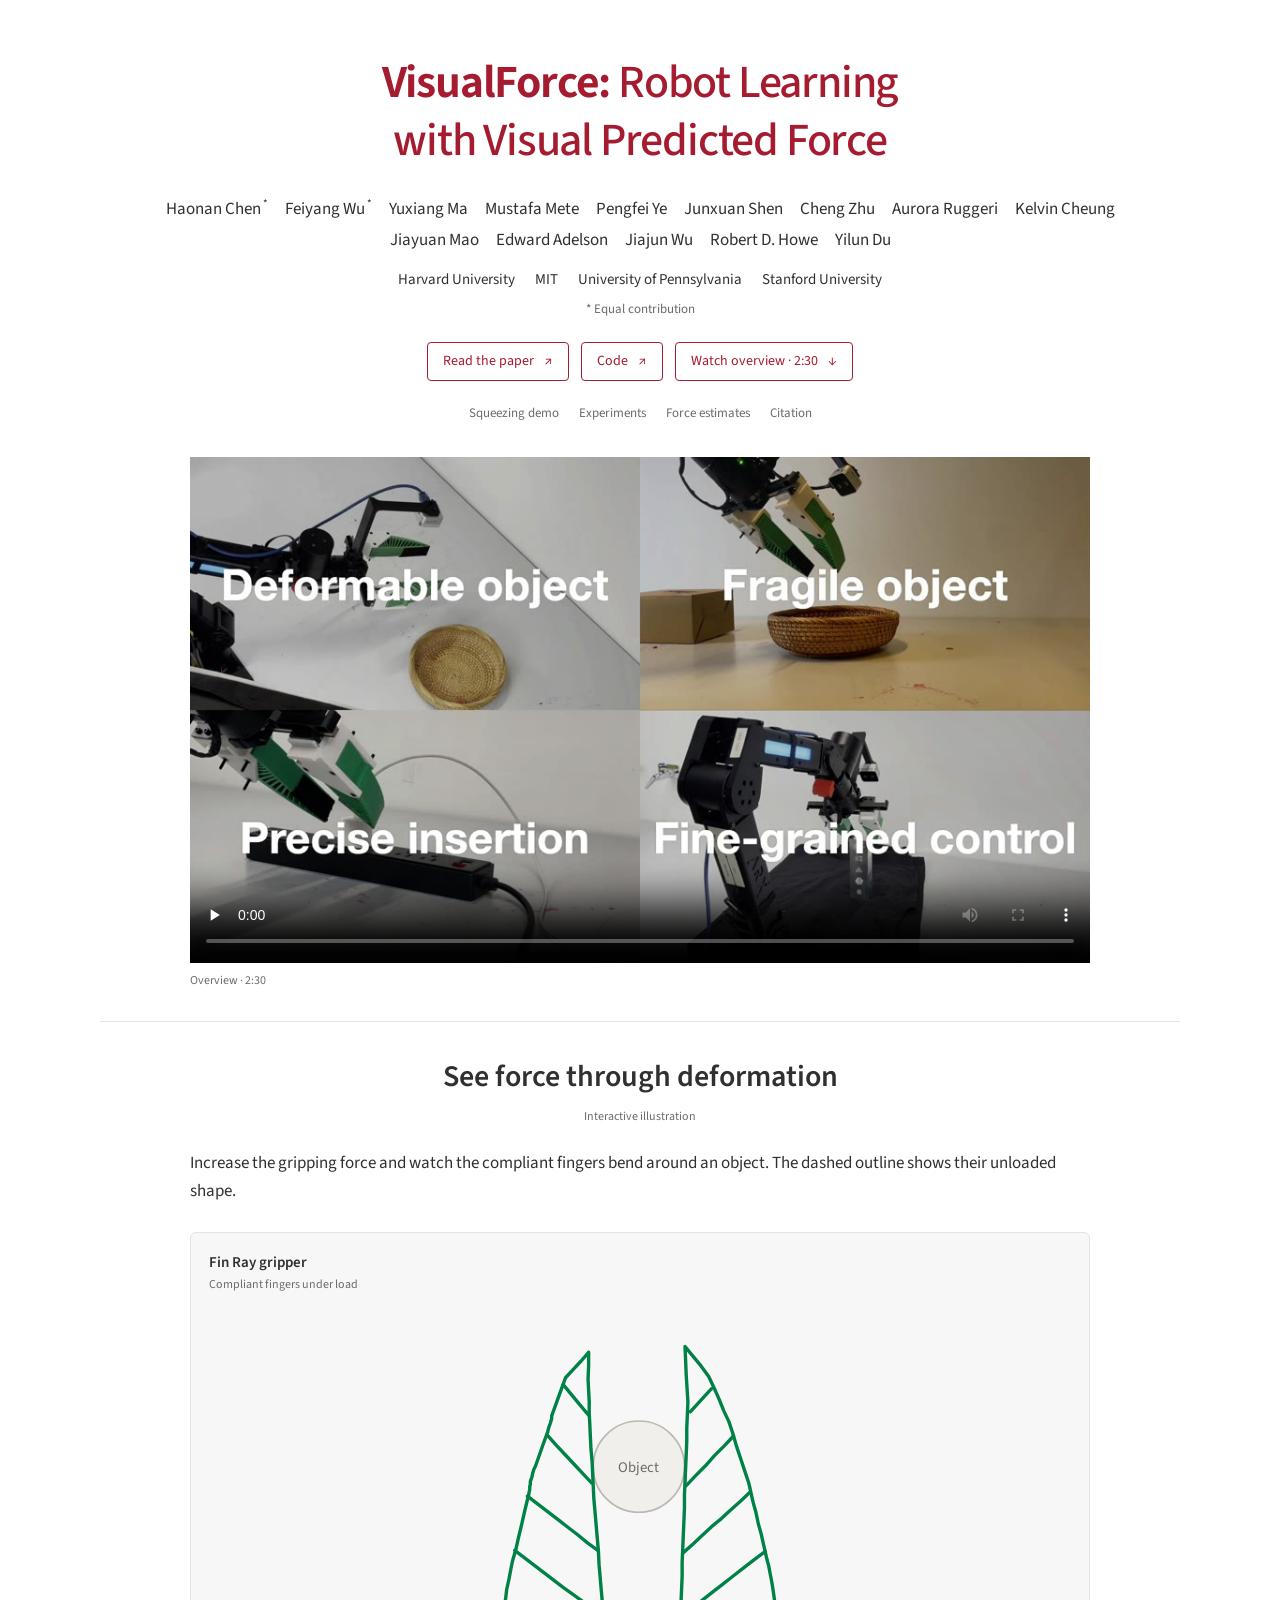
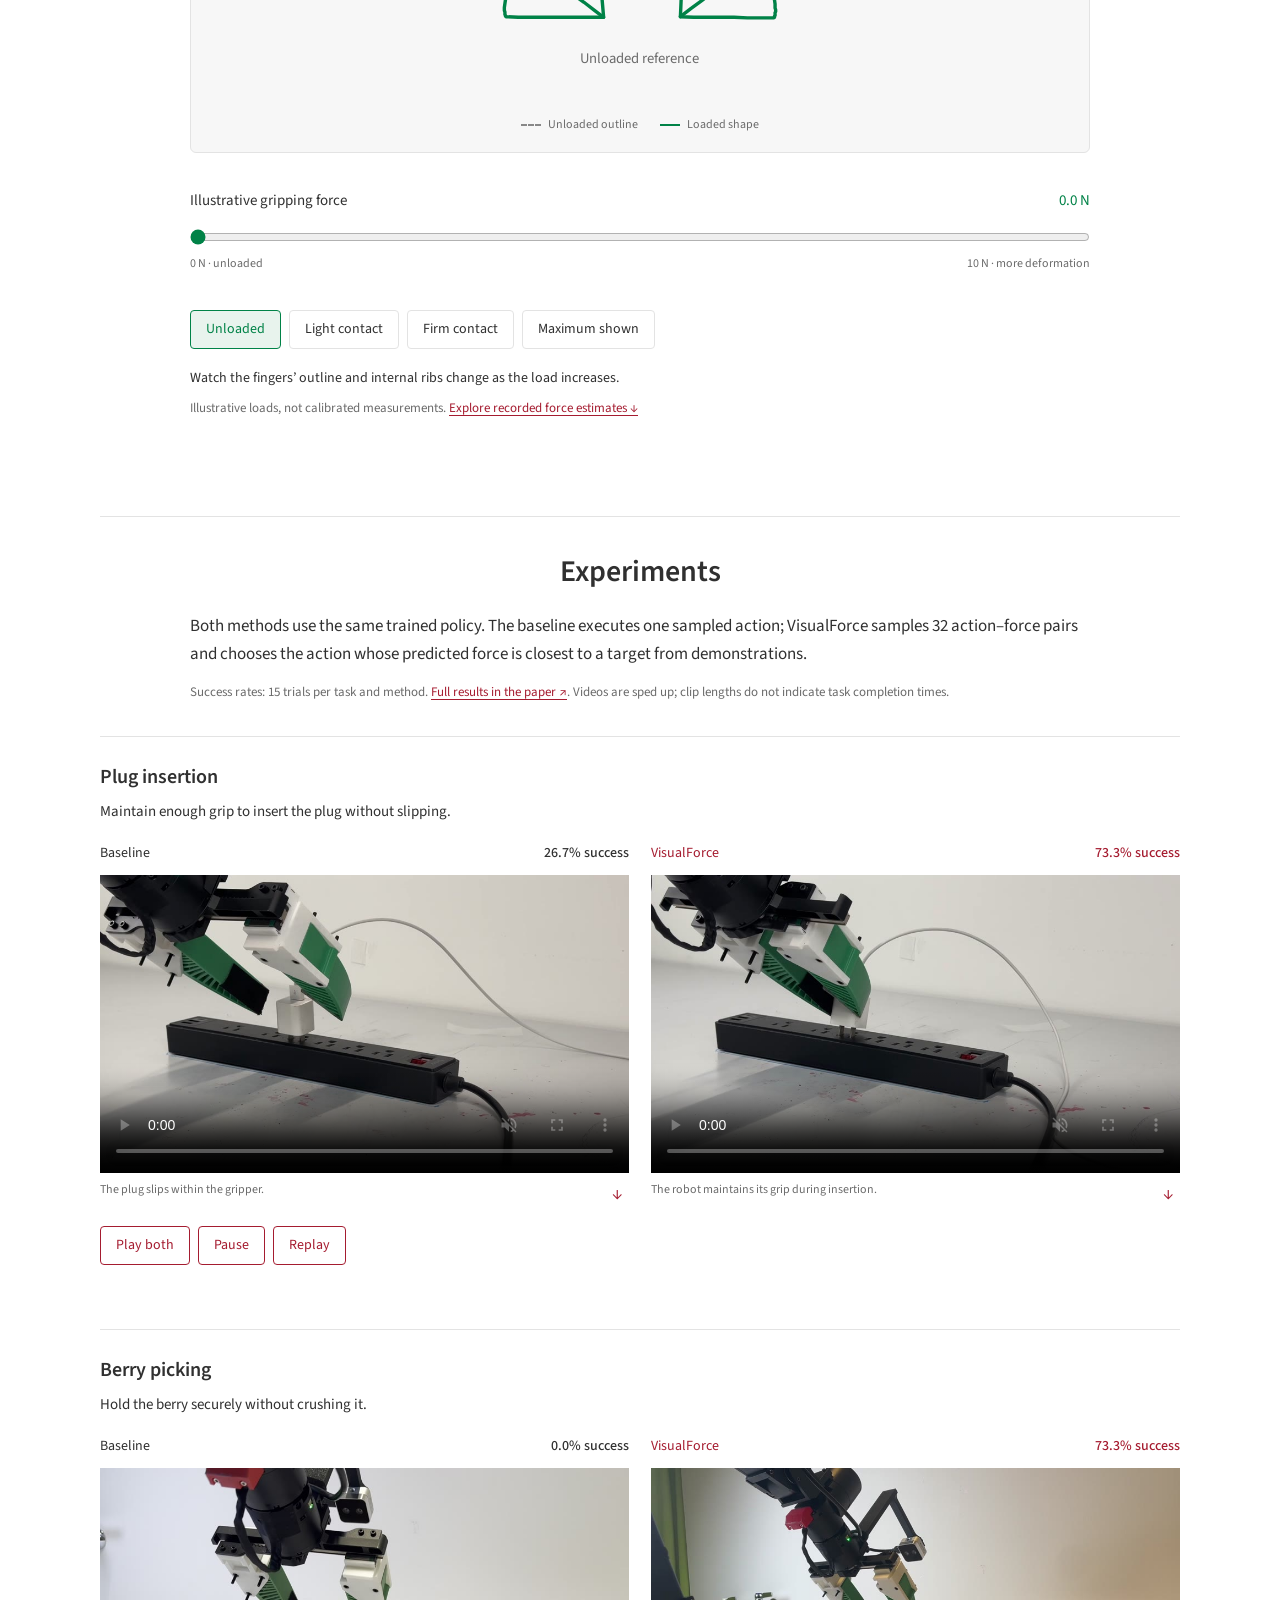
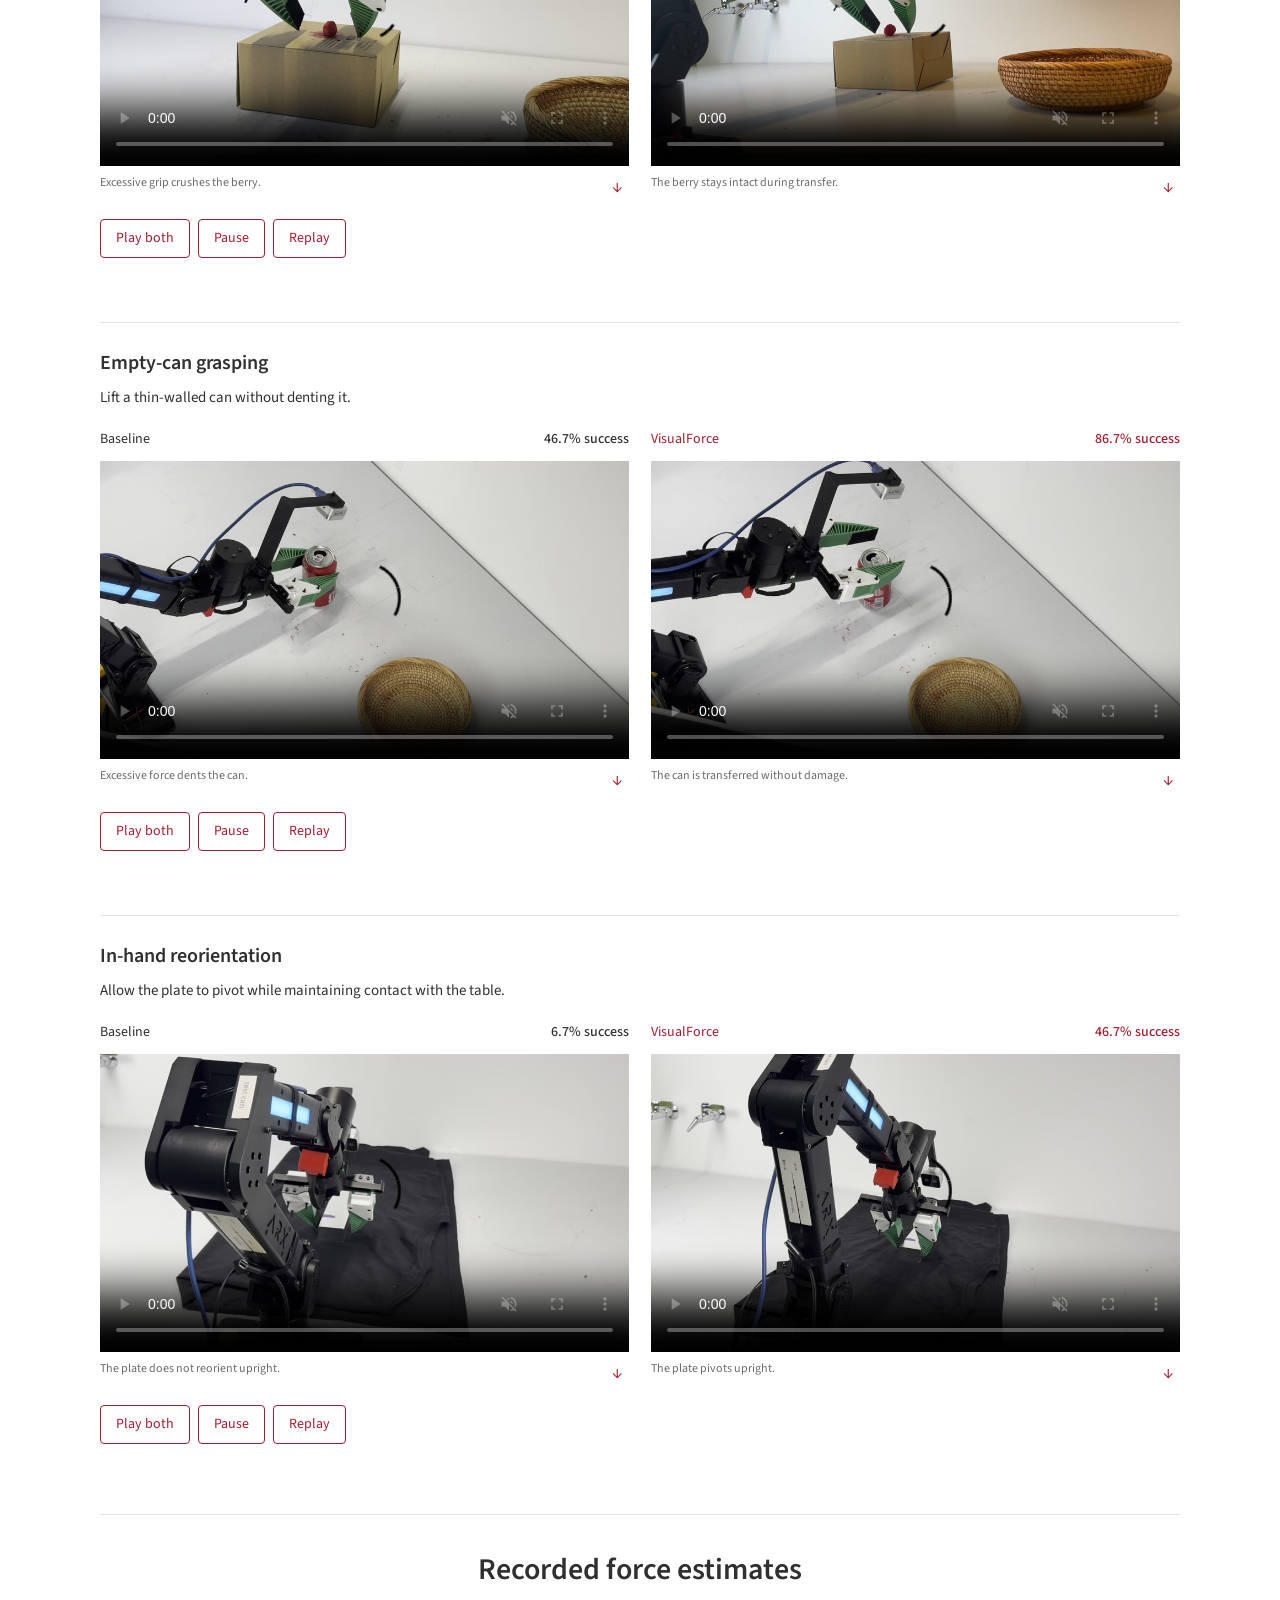
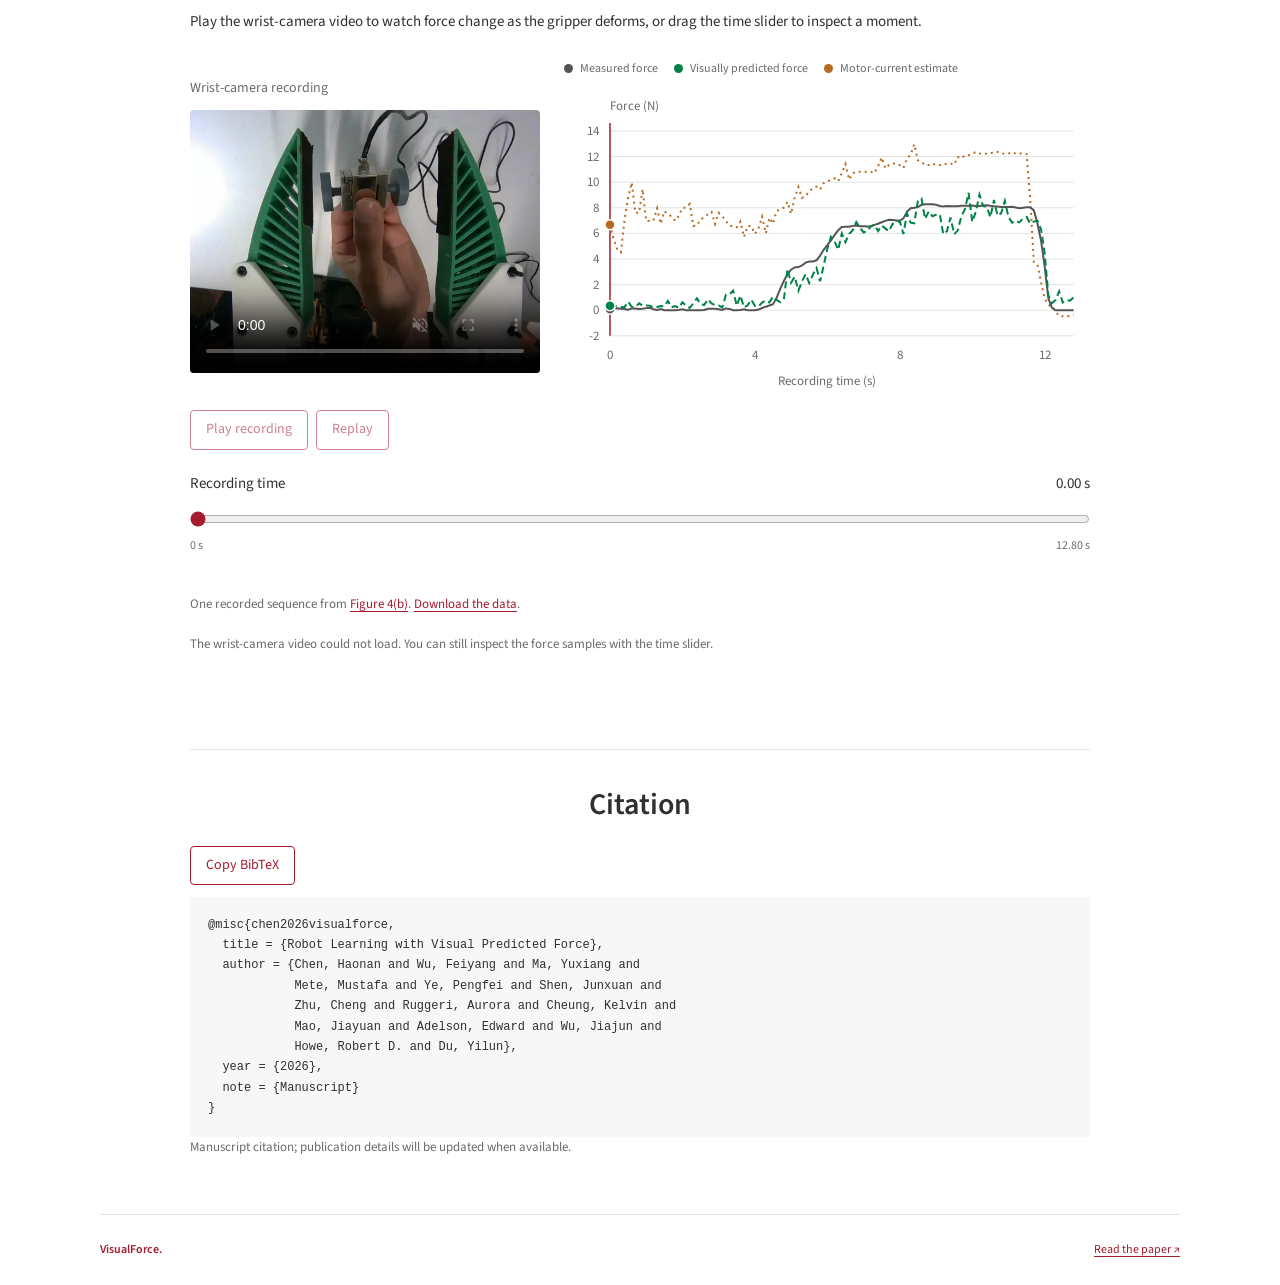
==== commit d93a2279: "Synchronize wrist-camera video with recorded force estimates" ====
--- a/index.html
+++ b/index.html
@@ -95,11 +95,19 @@
     <div class="container section results-section">
     <section class="deformation-viewer recorded-force-result" id="recorded-force" aria-labelledby="deformation-title" data-force-source="static/data/force-trajectory.json">
       <h2 id="deformation-title">Recorded force estimates</h2>
-      <p>Drag the time slider to inspect the reference measurement and visual force estimate at each recorded sample.</p>
-      <div class="legend"><span><i class="dot measured-dot"></i>Measured force</span><span><i class="dot predicted-dot"></i>Visually predicted force</span><span><i class="dot current-dot"></i>Motor-current estimate</span></div>
-      <svg id="deformation-plot" viewBox="0 0 900 300" role="img" aria-labelledby="deformation-plot-title deformation-plot-description"><title id="deformation-plot-title">Recorded force over time</title><desc id="deformation-plot-description">Measured force, visually predicted force, and motor-current force estimates from the paper. A cursor follows the selected timestamp, with exact values shown below.</desc></svg>
+      <p>Play the wrist-camera video to watch force change as the gripper deforms, or drag the time slider to inspect a moment.</p>
+      <div class="force-recording-grid">
+        <figure class="force-recording-video">
+          <figcaption id="deformation-video-label">Wrist-camera recording</figcaption>
+          <video id="deformation-video" controls muted playsinline preload="metadata" poster="static/images/tasks/wrist-image.jpg" aria-labelledby="deformation-video-label"><source src="static/videos/web/wrist-image.mp4" type="video/mp4">Your browser does not support embedded video. <a href="static/videos/web/wrist-image.mp4">Download the wrist-camera recording</a>.</video>
+        </figure>
+        <div class="force-recording-chart">
+          <div class="legend"><span><i class="dot measured-dot"></i>Measured force</span><span><i class="dot predicted-dot"></i>Visually predicted force</span><span><i class="dot current-dot"></i>Motor-current estimate</span></div>
+          <svg id="deformation-plot" viewBox="0 0 900 300" role="img" aria-labelledby="deformation-plot-title deformation-plot-description"><title id="deformation-plot-title">Recorded force over time</title><desc id="deformation-plot-description">Measured force, visually predicted force, and motor-current force estimates from the paper. A cursor follows the wrist-camera video and marks the selected sample on each force trace.</desc></svg>
+        </div>
+      </div>
+      <div class="playback-controls force-recording-controls" role="group" aria-label="Control the force recording"><button id="deformation-play" type="button" disabled>Play recording</button><button id="deformation-replay" type="button" disabled>Replay</button></div>
       <div class="target-control"><label for="deformation-time">Recording time <output id="deformation-time-value" for="deformation-time">—</output></label><input id="deformation-time" type="range" min="0" max="0" step="1" value="0" disabled><div class="range-labels"><span>0 s</span><span id="deformation-duration">—</span></div></div>
-      <div class="readouts force-recording-readouts" aria-live="polite" aria-atomic="true"><div class="readout"><span>Measured force</span><strong id="deformation-measured">—</strong><small>Reference force measurement</small></div><div class="readout predicted-readout"><span>Visually predicted force</span><strong id="deformation-predicted">—</strong><small>Estimate from gripper deformation</small></div><div class="readout current-readout"><span>Motor-current estimate</span><strong id="deformation-current">—</strong><small>Linear motor-current baseline</small></div></div>
       <p class="note data-note">One recorded sequence from <a href="static/papers/paper.pdf#page=5">Figure 4(b)</a>. <a href="static/data/force-trajectory.json" download>Download the data</a>.</p>
       <p id="deformation-status" class="note" role="status">Loading the recorded force samples…</p>
       <noscript><p>Enable JavaScript to explore the force recording, or view Figure 4 in the paper.</p></noscript>
--- a/static/css/deformation-demo.css
+++ b/static/css/deformation-demo.css
@@ -1,9 +1,7 @@
-/* Reuses the academic site's controls and readouts. */
+/* Reuses the academic site's controls and plot styles. */
 .deformation-viewer { --measured:#555; --predicted:var(--green); --current:#b56b21; }
 .measured-dot { background:var(--measured); }
 .predicted-dot { background:var(--predicted); }
-.predicted-readout { border-top-color:var(--predicted); }
-.predicted-readout strong { color:var(--predicted); }
 .deformation-viewer .data-note { margin-top:24px; }
 #deformation-time-value { color:var(--ink); }
 #deformation-time { accent-color:var(--accent); }
@@ -14,8 +12,13 @@
 .recorded-force-result>p.note { font-size:13px; }
 
 .current-dot { background:var(--current); }
-.current-readout { border-top-color:var(--current); }
-.current-readout strong { color:var(--current); }
 #deformation-plot .current-trace { stroke-dasharray:2 4; }
-.force-recording-readouts { grid-template-columns:repeat(3,minmax(0,1fr)); }
-@media(max-width:550px) { .force-recording-readouts { grid-template-columns:1fr; gap:14px; } }
+.force-recording-grid { display:grid; grid-template-columns:minmax(0,1fr) minmax(0,1.5fr); align-items:center; gap:24px; margin-top:24px; }
+.force-recording-video,.force-recording-chart { min-width:0; }
+.force-recording-video figcaption { margin-bottom:10px; font-size:14px; color:var(--muted); }
+.force-recording-video video { aspect-ratio:4/3; border-radius:4px; }
+.force-recording-chart .legend { gap:6px 16px; }
+.force-recording-chart svg { margin-bottom:0; }
+.force-recording-controls { margin-top:20px; flex-wrap:wrap; }
+.force-recording-controls + .target-control { margin-top:8px; }
+@media(max-width:700px) { .force-recording-grid { grid-template-columns:1fr; gap:20px; }.force-recording-video { width:100%; max-width:480px; margin-inline:auto; } }
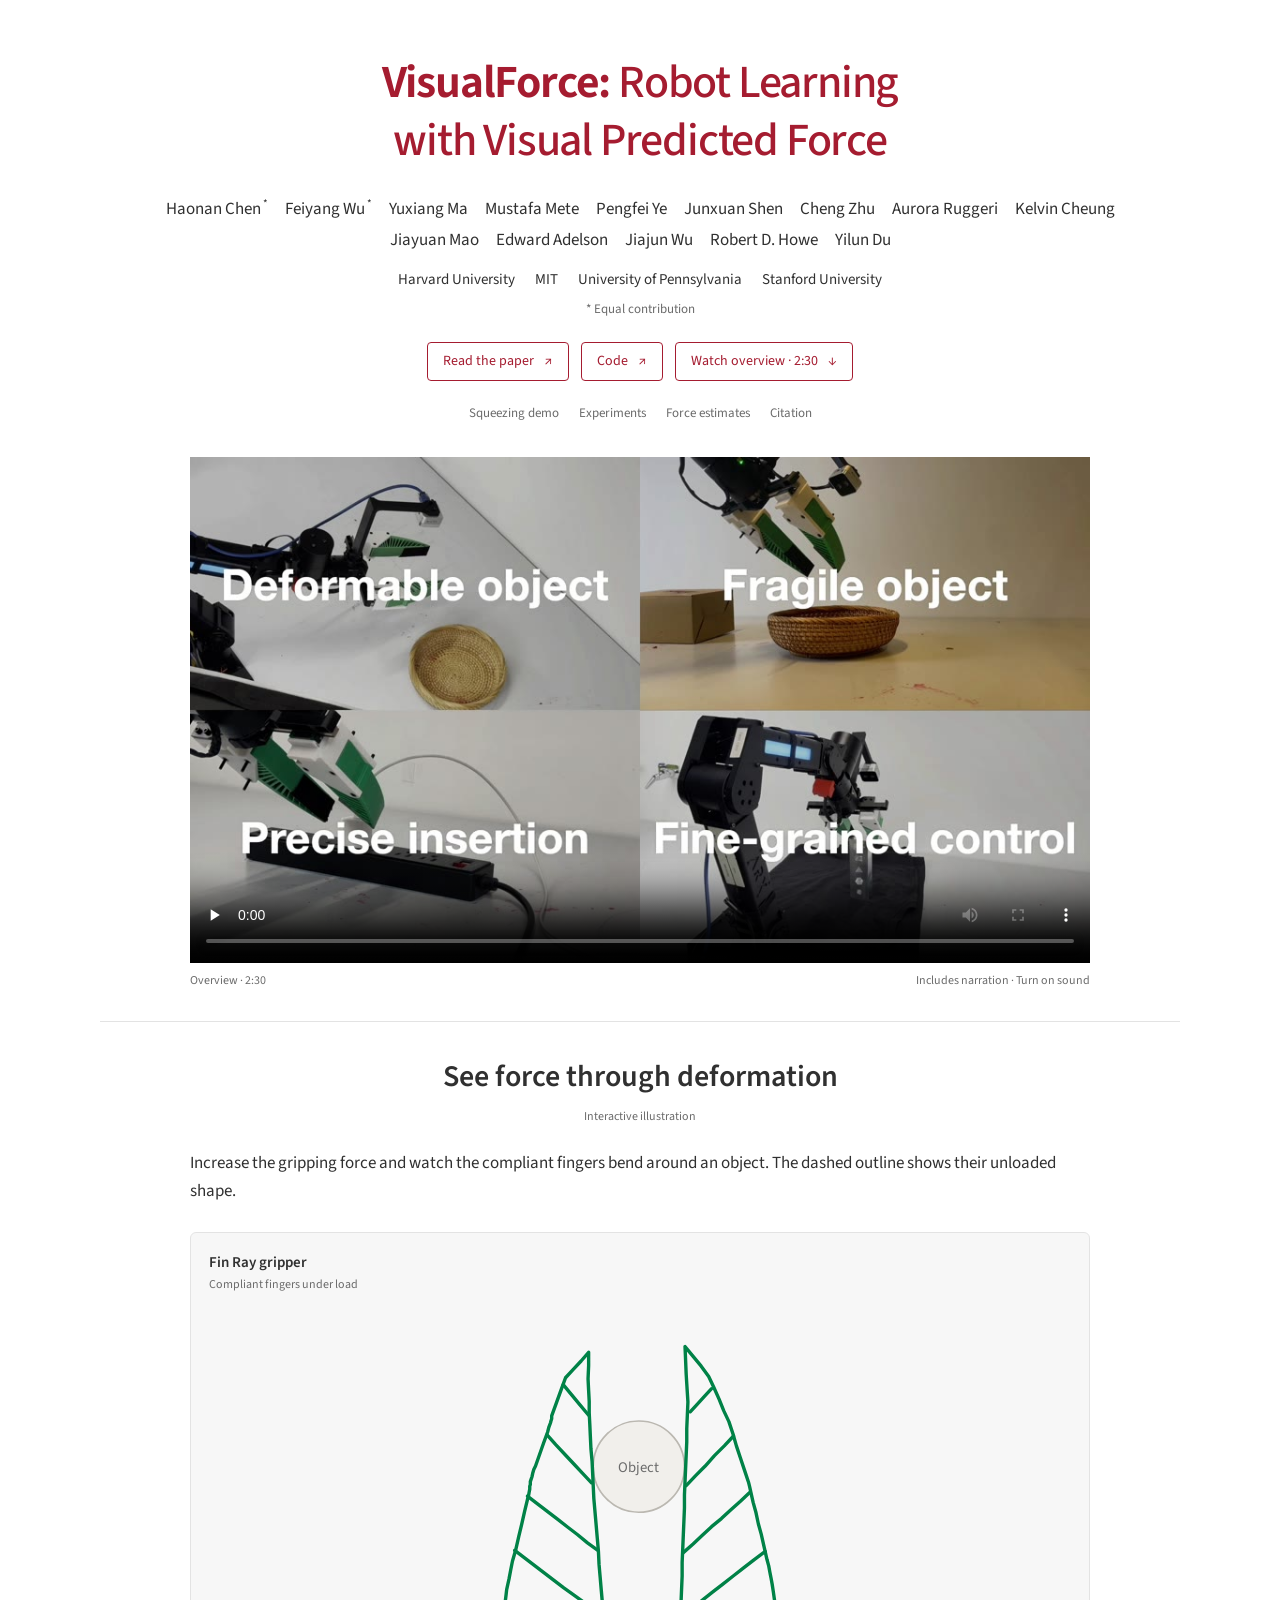
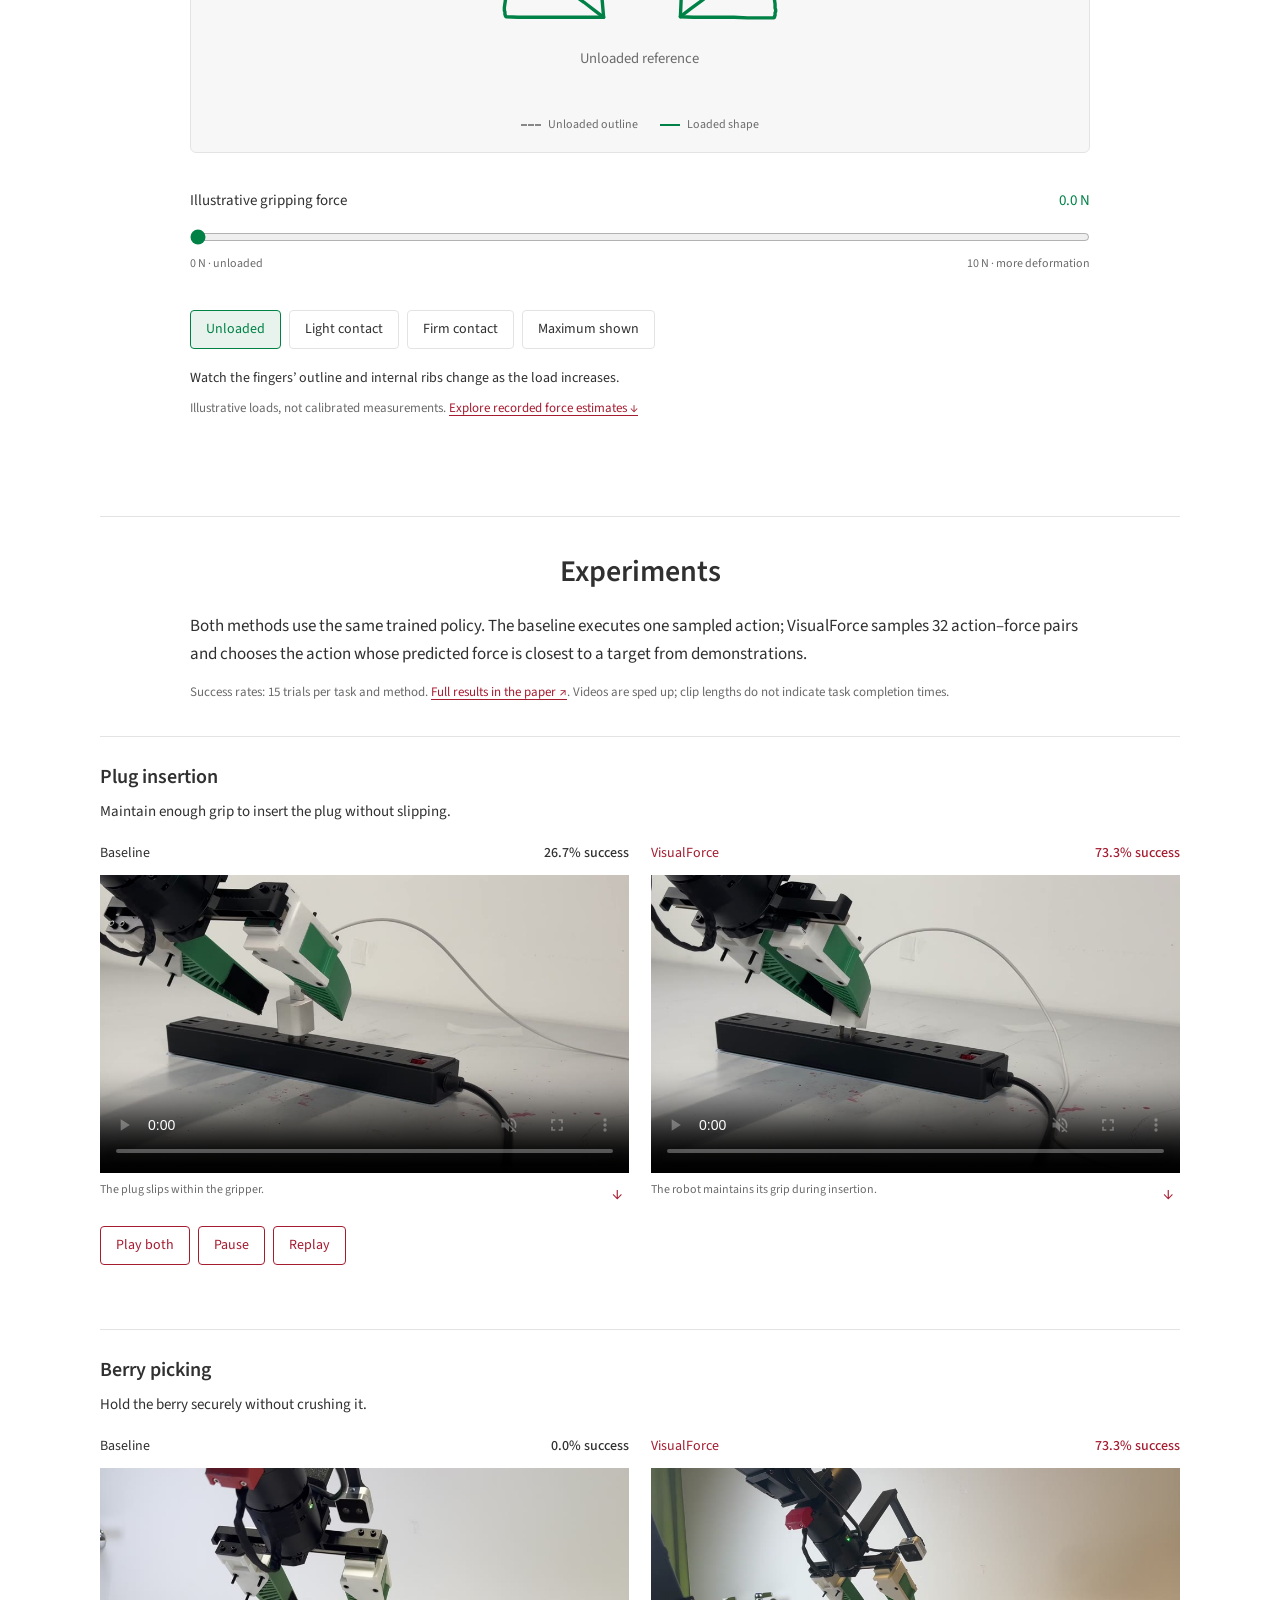
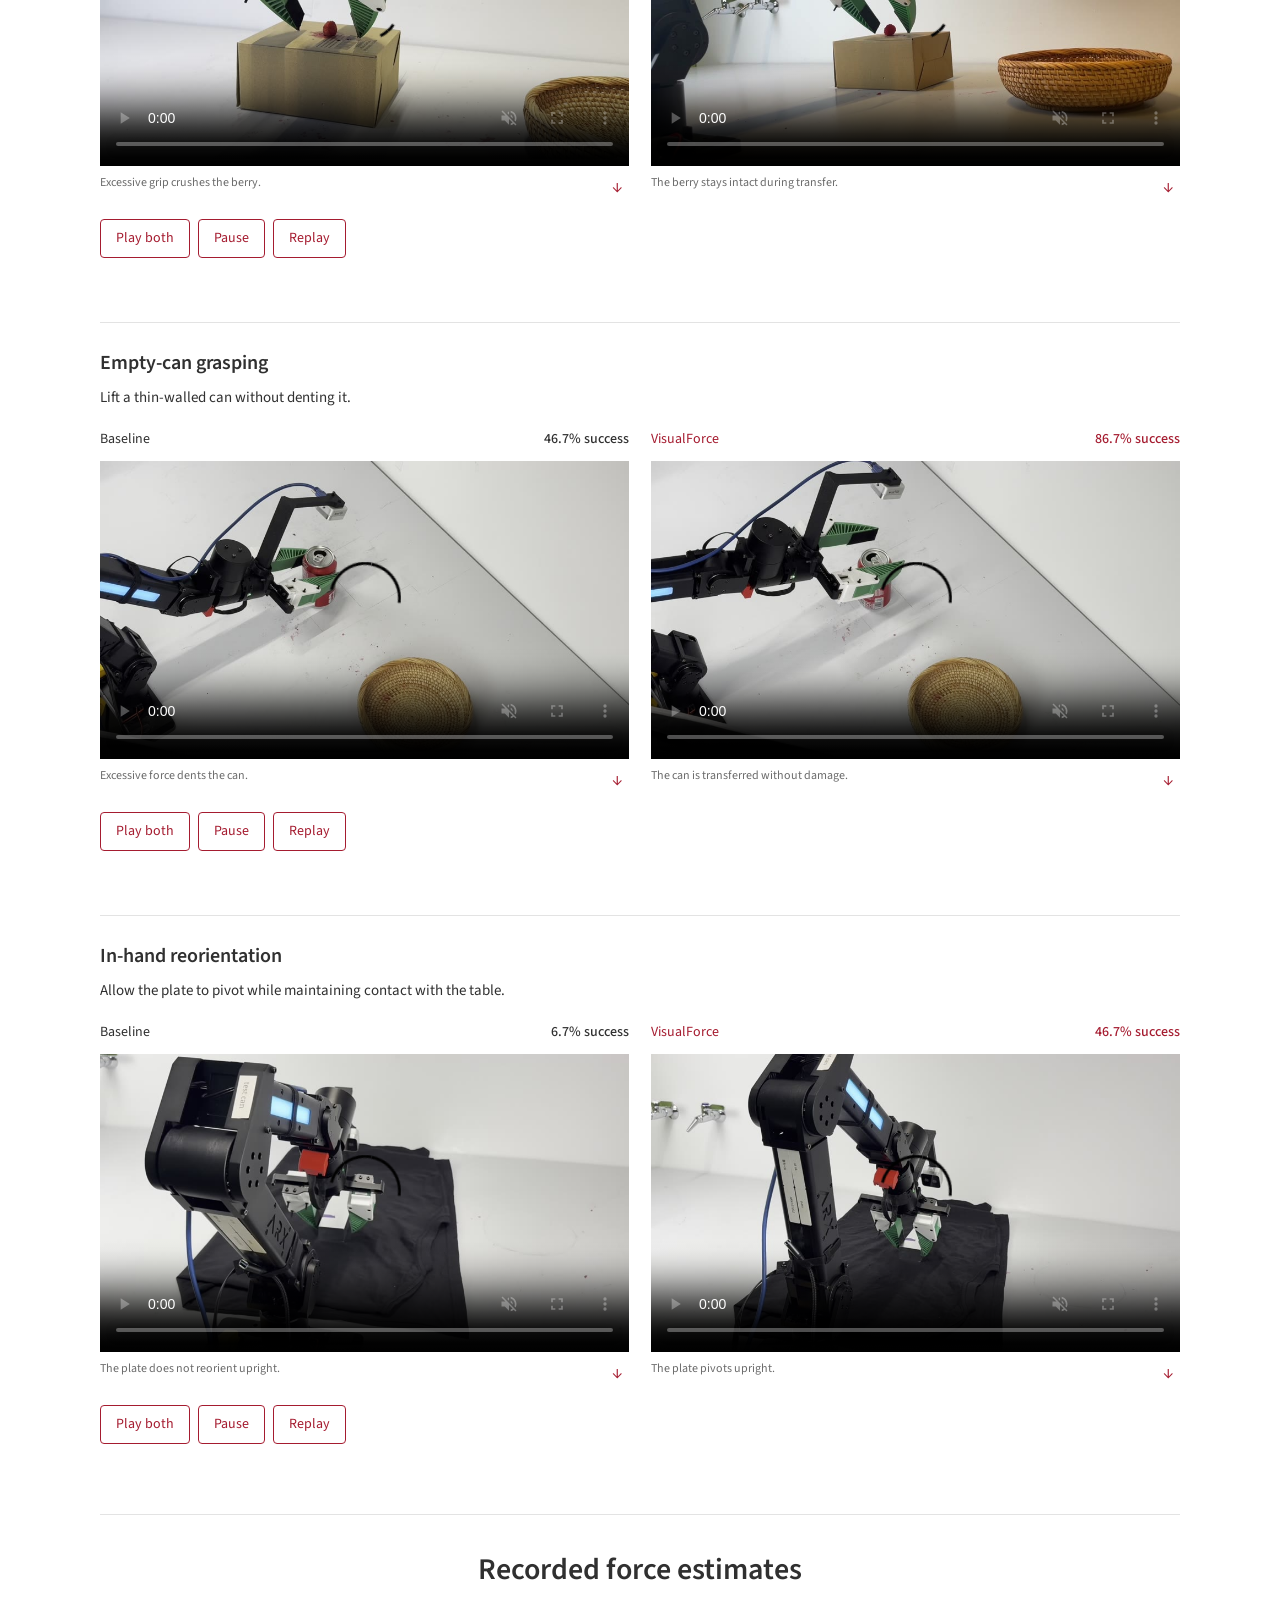
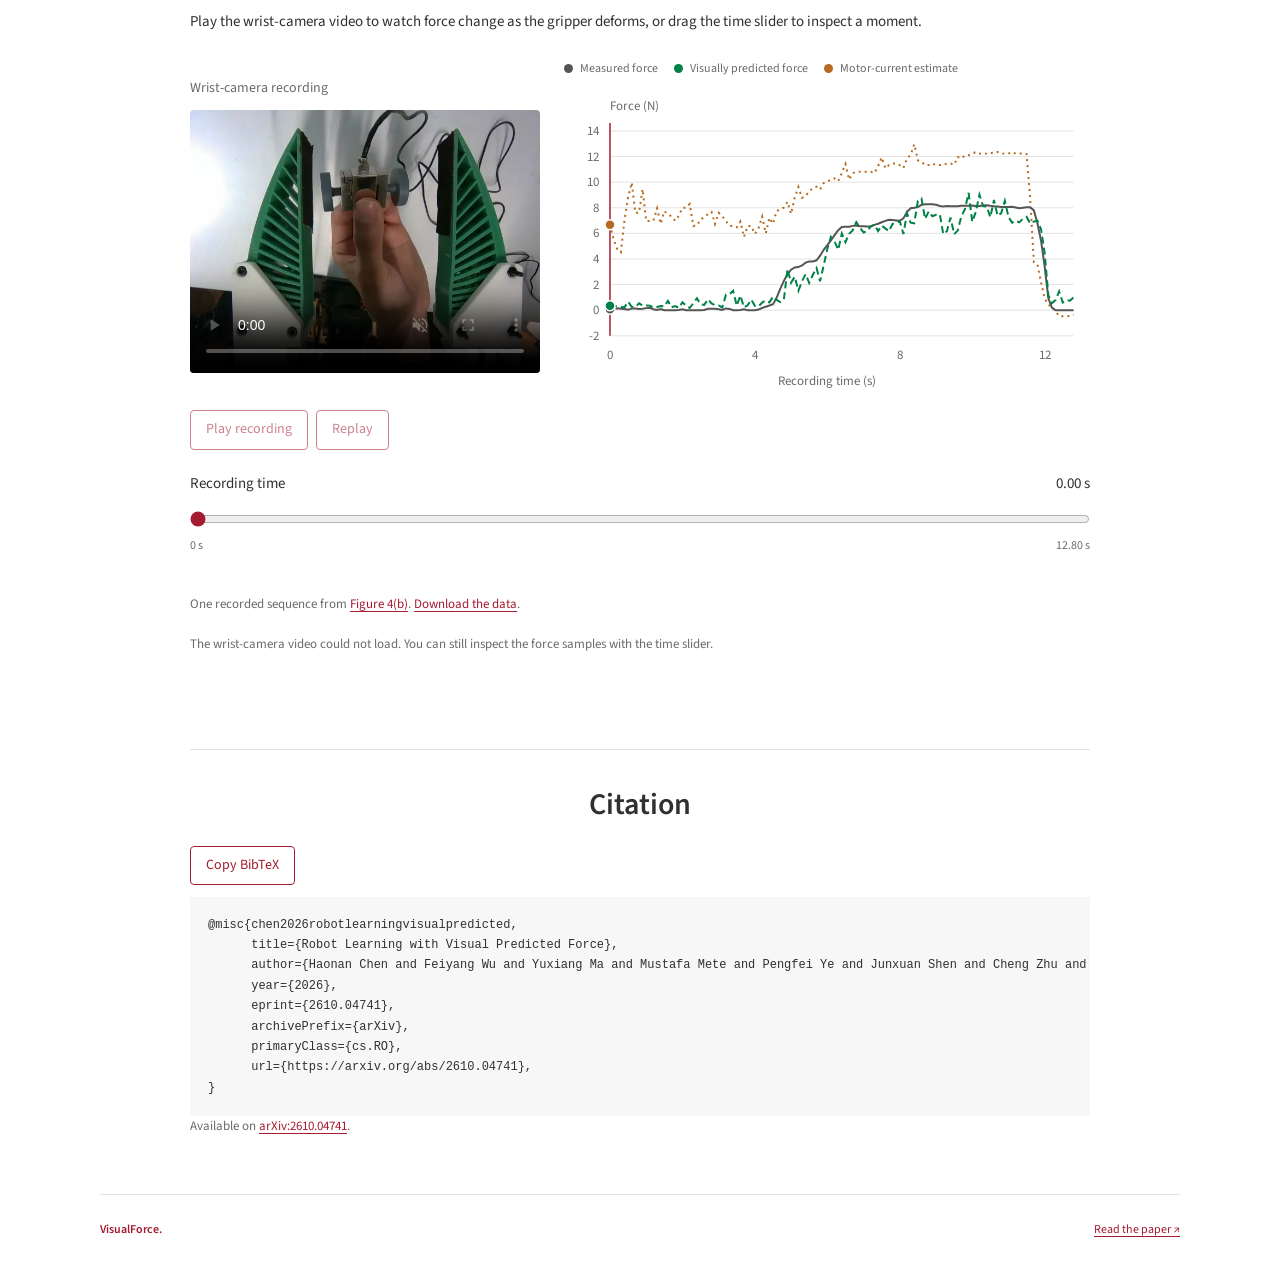
==== commit 35c86d94: "Update arXiv citation and narration note; exclude raw data" ====
--- a/index.html
+++ b/index.html
@@ -32,7 +32,7 @@
       <nav class="section-links" aria-label="Page sections"><a href="#gripper-demo">Squeezing demo</a><a href="#video">Experiments</a><a href="#recorded-force">Force estimates</a><a href="#citation">Citation</a></nav>
     </header>
     <section class="container hero-demo" id="teaser" aria-label="VisualForce overview">
-      <figure class="teaser-video"><video controls playsinline preload="none" poster="static/images/tasks/teaser.jpg" aria-label="VisualForce overview video"><source src="static/videos/web/teaser.mp4" type="video/mp4">Your browser does not support embedded video. <a href="static/videos/web/teaser.mp4">Download the overview video</a>.</video><figcaption><span>Overview · 2:30</span></figcaption></figure>
+      <figure class="teaser-video"><video controls playsinline preload="none" poster="static/images/tasks/teaser.jpg" aria-label="VisualForce narrated overview video"><source src="static/videos/web/teaser.mp4" type="video/mp4">Your browser does not support embedded video. <a href="static/videos/web/teaser.mp4">Download the overview video</a>.</video><figcaption><span>Overview · 2:30</span><span>Includes narration · Turn on sound</span></figcaption></figure>
     </section>
     <div class="container section demo-section">
     <section class="experiment gripper-demo" id="gripper-demo" aria-labelledby="gripper-title">
@@ -115,16 +115,15 @@
     </div>
     <section class="paper-section section" aria-labelledby="paper-details-title">
       <div class="container reading-width"><h2 id="paper-details-title">Citation</h2>
-      <div id="citation"><div class="citation-card"><button class="copy-button secondary" type="button" data-copy-target="#citation-code">Copy BibTeX</button><pre><code id="citation-code">@misc{chen2026visualforce,
-  title = {Robot Learning with Visual Predicted Force},
-  author = {Chen, Haonan and Wu, Feiyang and Ma, Yuxiang and
-            Mete, Mustafa and Ye, Pengfei and Shen, Junxuan and
-            Zhu, Cheng and Ruggeri, Aurora and Cheung, Kelvin and
-            Mao, Jiayuan and Adelson, Edward and Wu, Jiajun and
-            Howe, Robert D. and Du, Yilun},
-  year = {2026},
-  note = {Manuscript}
-}</code></pre></div><p class="note">Manuscript citation; publication details will be updated when available.</p></div>
+      <div id="citation"><div class="citation-card"><button class="copy-button secondary" type="button" data-copy-target="#citation-code">Copy BibTeX</button><pre><code id="citation-code">@misc{chen2026robotlearningvisualpredicted,
+      title={Robot Learning with Visual Predicted Force},
+      author={Haonan Chen and Feiyang Wu and Yuxiang Ma and Mustafa Mete and Pengfei Ye and Junxuan Shen and Cheng Zhu and Aurora Ruggeri and Kelvin Cheung and Jiayuan Mao and Edward Adelson and Jiajun Wu and Robert D. Howe and Yilun Du},
+      year={2026},
+      eprint={2610.04741},
+      archivePrefix={arXiv},
+      primaryClass={cs.RO},
+      url={https://arxiv.org/abs/2610.04741},
+}</code></pre></div><p class="note">Available on <a href="https://arxiv.org/abs/2610.04741">arXiv:2610.04741</a>.</p></div>
       </div>
     </section>
   </main>
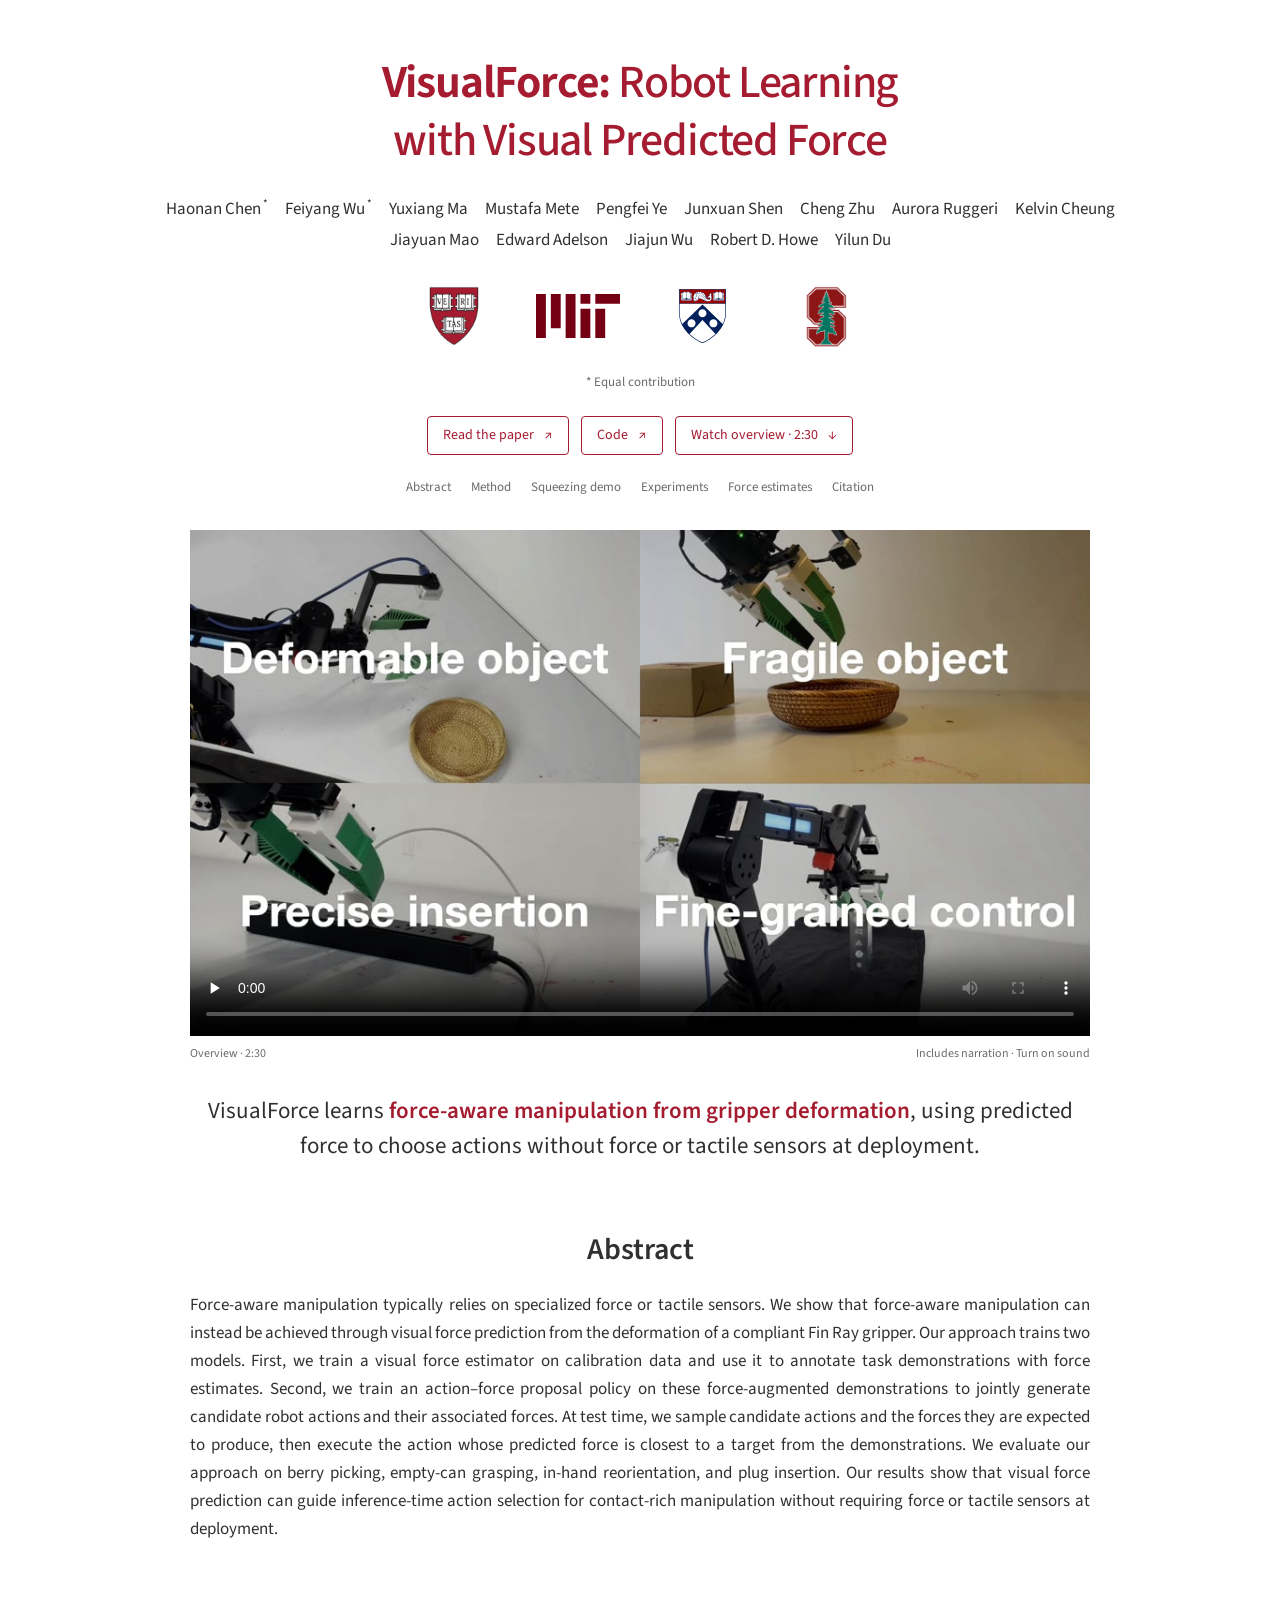
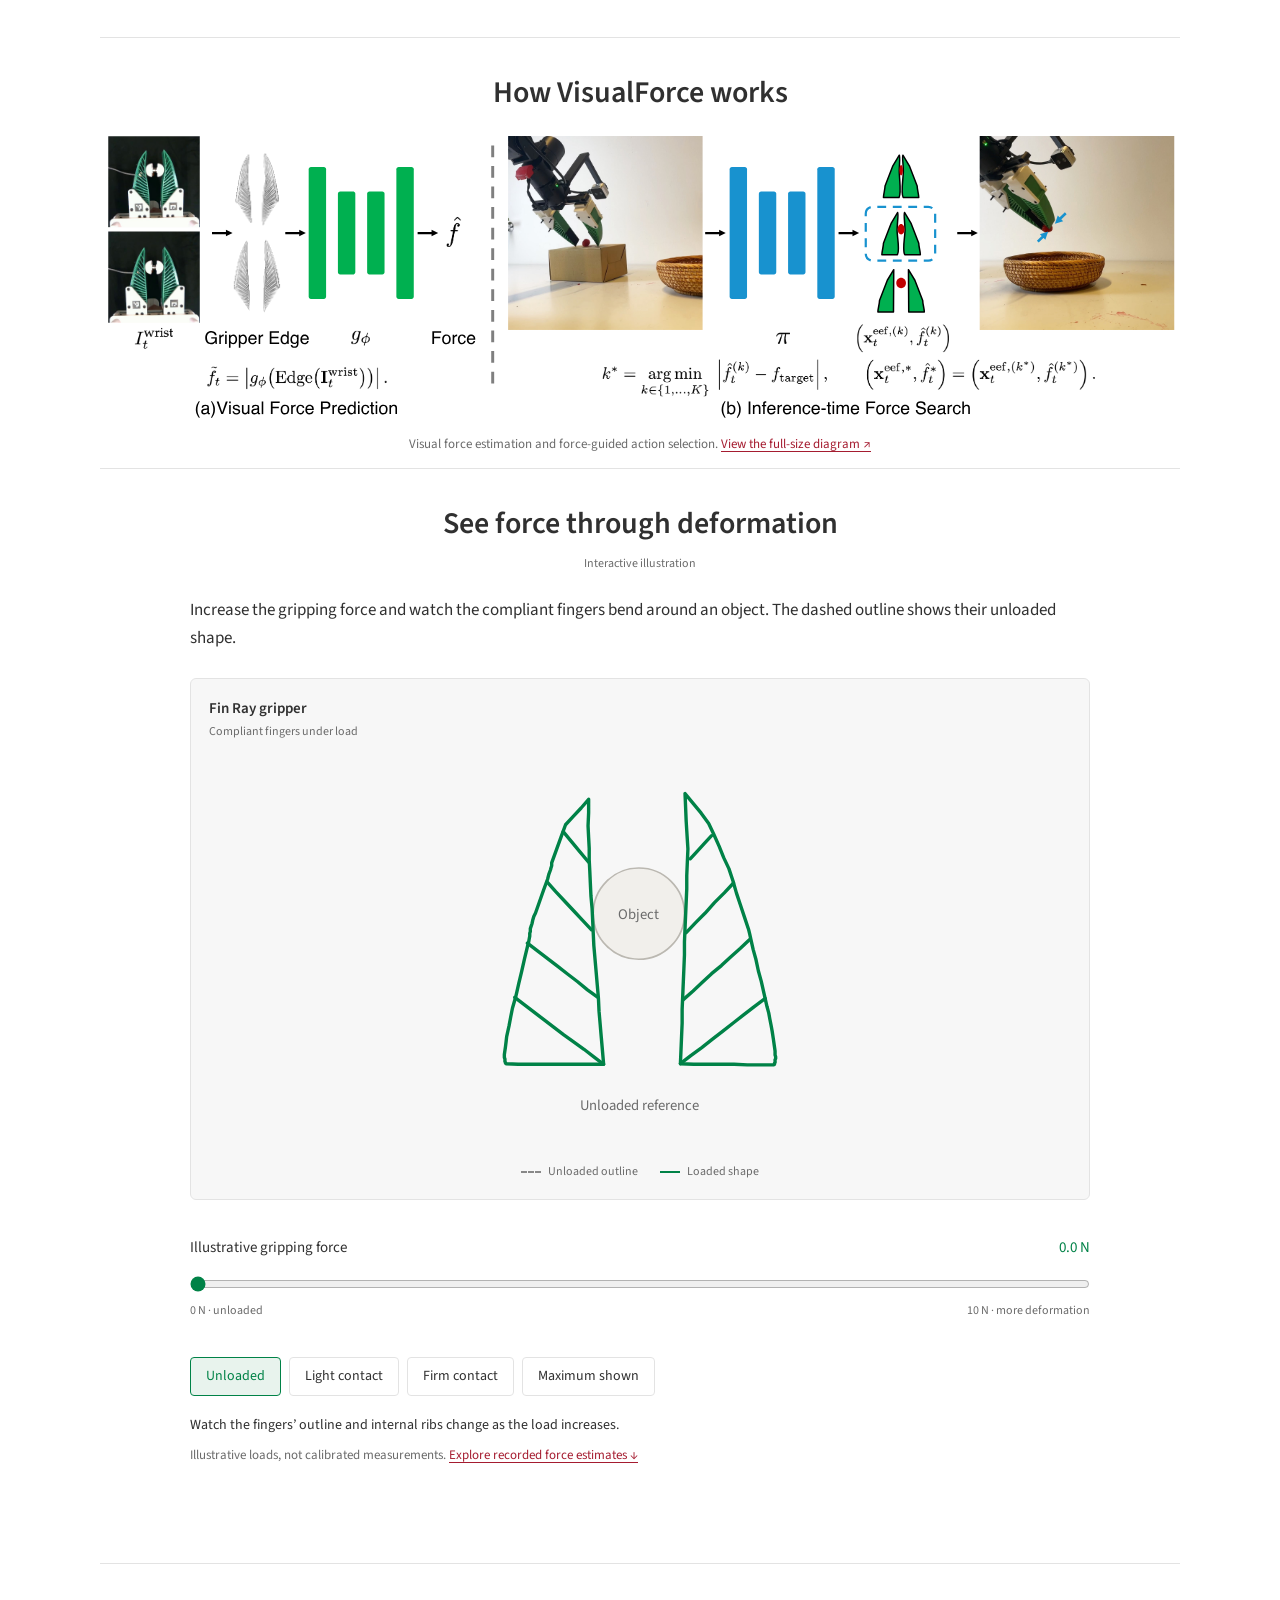
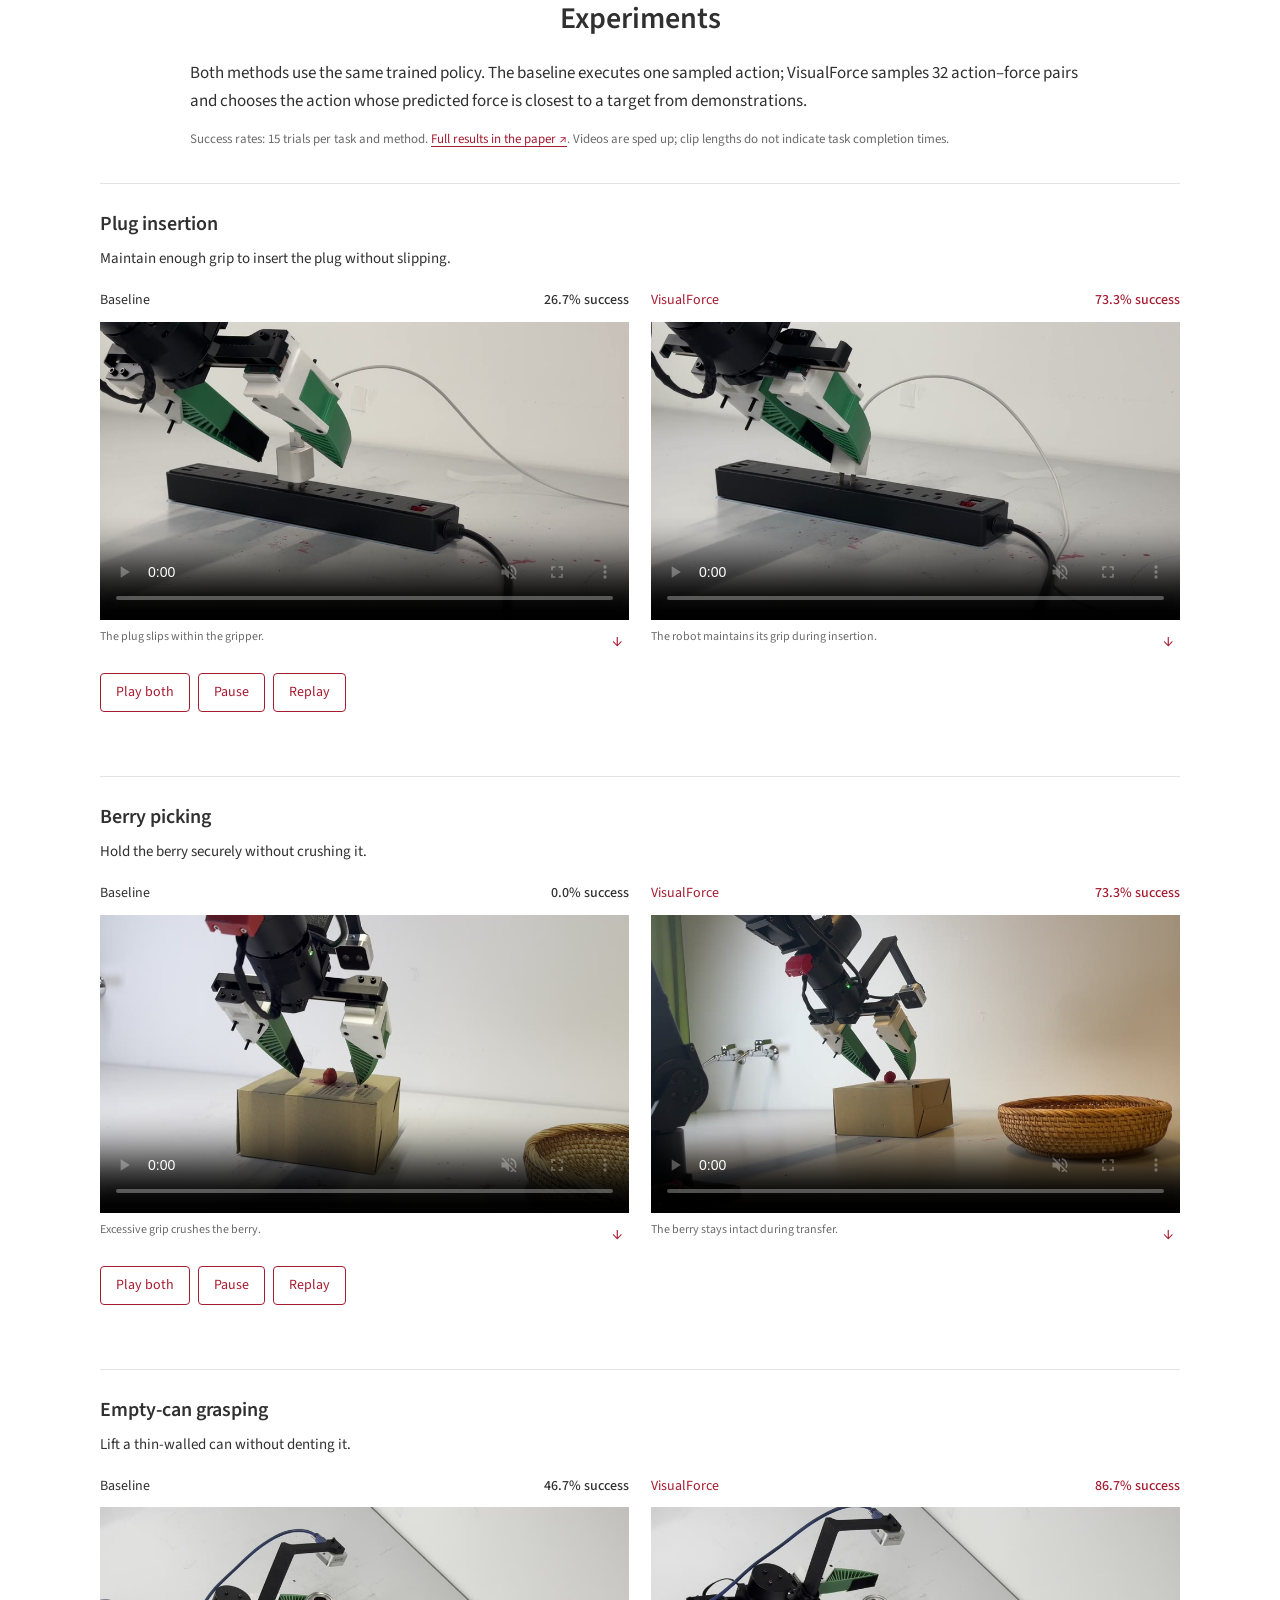
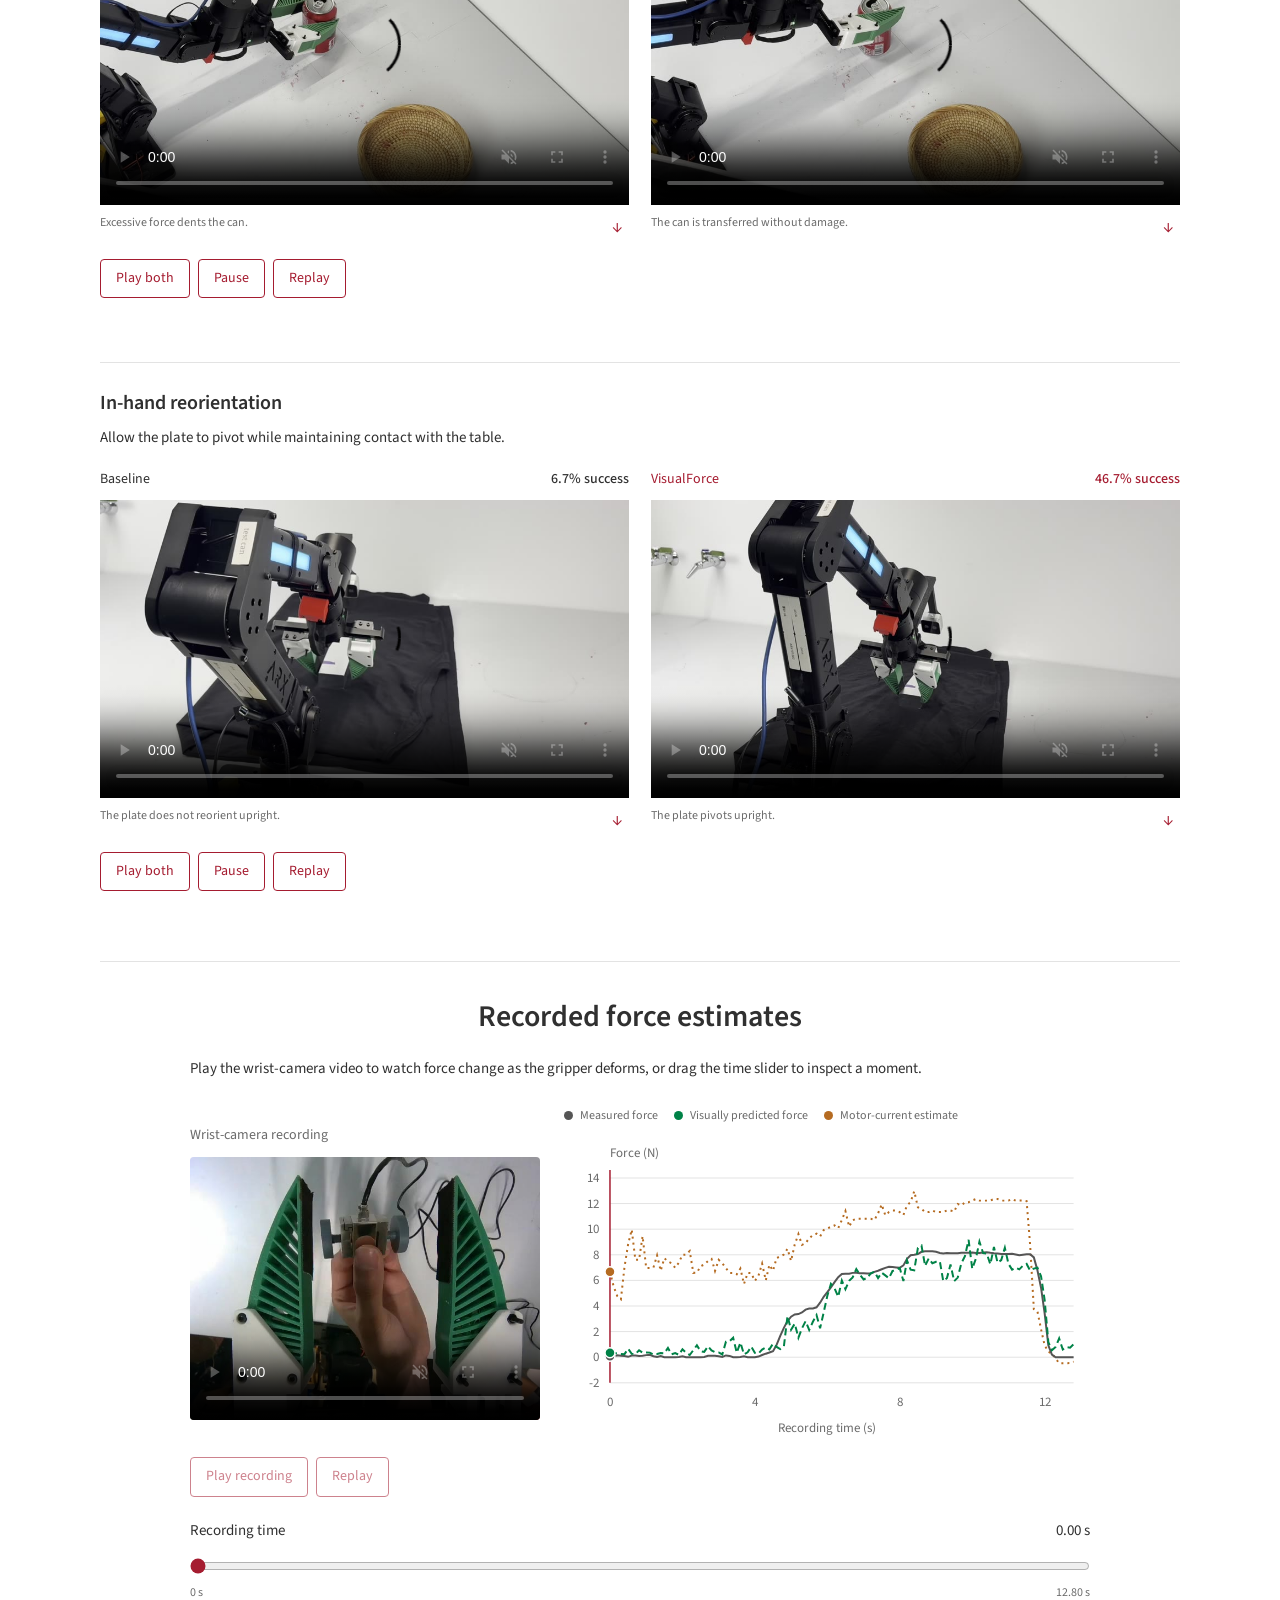
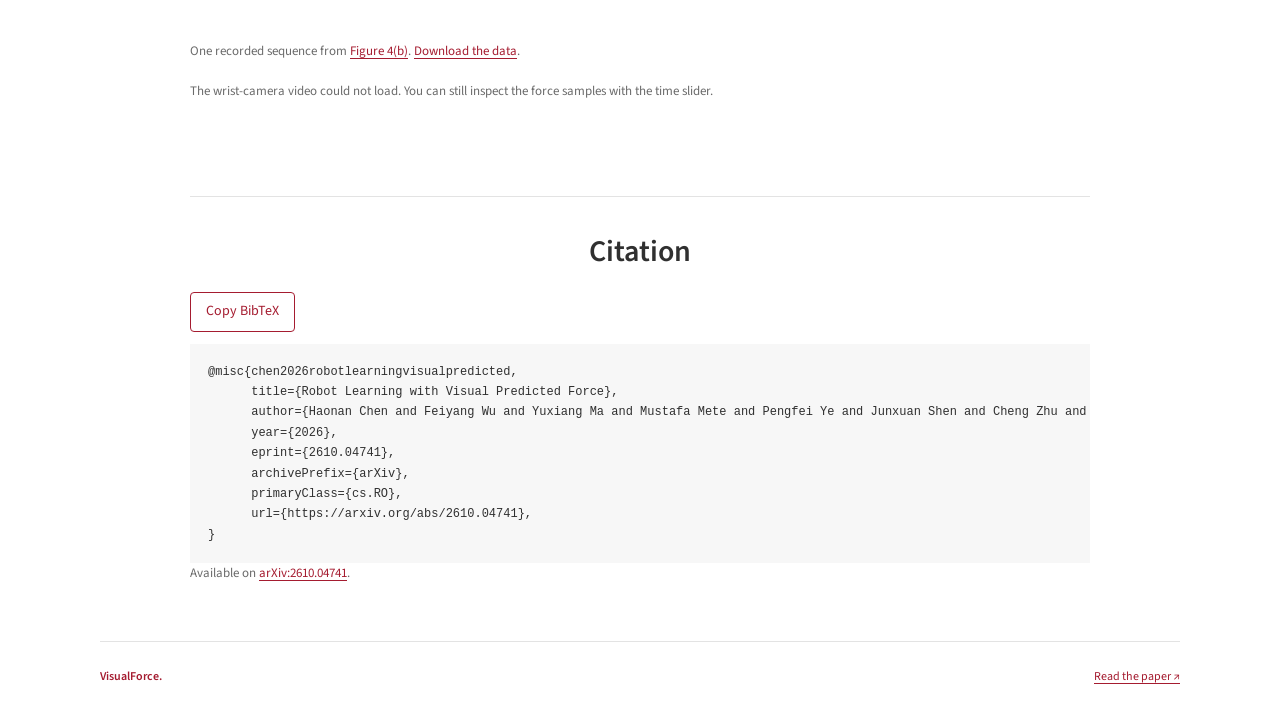
==== commit 5713d4d3: "Add abstract, method diagram, and university logos" ====
--- a/index.html
+++ b/index.html
@@ -24,15 +24,34 @@
   <a class="skip-link" href="#main">Skip to content</a>
   <main id="main">
     <header class="hero container" id="overview">
-      <h1><span>VisualForce:</span> Robot Learning<br>with Visual Predicted Force</h1>
+      <h1><span>VisualForce:</span> Robot Learning<br> with Visual Predicted Force</h1>
       <p class="authors"><span><a href="https://haonan16.github.io/">Haonan Chen</a><sup>*</sup></span> <span><a href="https://raventhatfly.github.io/">Feiyang Wu</a><sup>*</sup></span> <span><a href="https://yuxiang-ma.github.io/">Yuxiang Ma</a></span> <span><a href="https://mustafa-mete.com/">Mustafa Mete</a></span> <span><a href="https://maal.hkust.edu.hk/authors/pengfei-ye/">Pengfei Ye</a></span> <span><a href="https://junxuans.github.io/">Junxuan Shen</a></span> <span><a href="https://openreview.net/profile?id=~Cheng_Zhu8">Cheng Zhu</a></span> <span><a href="https://ch.linkedin.com/in/aurora-ruggeri-3b417624a">Aurora Ruggeri</a></span> <span><a href="https://www.linkedin.com/in/kelvin-cheung-8524591b1">Kelvin Cheung</a></span> <span><a href="https://jiayuanm.com/">Jiayuan Mao</a></span> <span><a href="https://bcs.mit.edu/directory/edward-h-adelson">Edward Adelson</a></span> <span><a href="https://jiajunwu.com/">Jiajun Wu</a></span> <span><a href="https://people.seas.harvard.edu/~howe/">Robert D. Howe</a></span> <span><a href="https://yilundu.github.io/">Yilun Du</a></span></p>
-      <p class="affiliations"><span>Harvard University</span><span>MIT</span><span>University of Pennsylvania</span><span>Stanford University</span></p>
+      <div class="affiliations" role="group" aria-label="University affiliations">
+        <a href="https://www.harvard.edu/" title="Harvard University"><img class="affiliation-harvard" src="static/images/affiliations/harvard.png" alt="Harvard University" width="72" height="72"></a>
+        <a href="https://www.mit.edu/" title="Massachusetts Institute of Technology"><img class="affiliation-mit" src="static/images/affiliations/mit.svg" alt="Massachusetts Institute of Technology (MIT)" width="84" height="45"></a>
+        <a href="https://www.upenn.edu/" title="University of Pennsylvania"><img class="affiliation-penn" src="static/images/affiliations/penn.svg" alt="University of Pennsylvania" width="49" height="56"></a>
+        <a href="https://www.stanford.edu/" title="Stanford University"><img class="affiliation-stanford" src="static/images/affiliations/stanford.png" alt="Stanford University" width="84" height="84"></a>
+      </div>
       <p class="equal-contribution">* Equal contribution</p>
-      <div class="hero-links"><a class="button" href="static/papers/paper.pdf">Read the paper <span aria-hidden="true">↗</span></a><a class="button secondary" href="https://github.com/visual-force/visual-force">Code <span aria-hidden="true">↗</span></a><a class="button secondary" href="#teaser">Watch overview · 2:30 <span aria-hidden="true">↓</span></a></div>
-      <nav class="section-links" aria-label="Page sections"><a href="#gripper-demo">Squeezing demo</a><a href="#video">Experiments</a><a href="#recorded-force">Force estimates</a><a href="#citation">Citation</a></nav>
+      <div class="hero-links"><a class="button" href="https://arxiv.org/abs/2610.04741">Read the paper <span aria-hidden="true">↗</span></a><a class="button secondary" href="https://github.com/visual-force/visual-force">Code <span aria-hidden="true">↗</span></a><a class="button secondary" href="#teaser">Watch overview · 2:30 <span aria-hidden="true">↓</span></a></div>
+      <nav class="section-links" aria-label="Page sections"><a href="#abstract">Abstract</a><a href="#method">Method</a><a href="#gripper-demo">Squeezing demo</a><a href="#video">Experiments</a><a href="#recorded-force">Force estimates</a><a href="#citation">Citation</a></nav>
     </header>
     <section class="container hero-demo" id="teaser" aria-label="VisualForce overview">
       <figure class="teaser-video"><video controls playsinline preload="none" poster="static/images/tasks/teaser.jpg" aria-label="VisualForce narrated overview video"><source src="static/videos/web/teaser.mp4" type="video/mp4">Your browser does not support embedded video. <a href="static/videos/web/teaser.mp4">Download the overview video</a>.</video><figcaption><span>Overview · 2:30</span><span>Includes narration · Turn on sound</span></figcaption></figure>
+      <p class="teaser-summary">VisualForce learns <strong>force-aware manipulation from gripper deformation</strong>, using predicted force to choose actions without force or tactile sensors at deployment.</p>
+    </section>
+    <section class="container section abstract-section" id="abstract" aria-labelledby="abstract-title">
+      <h2 id="abstract-title">Abstract</h2>
+      <p>Force-aware manipulation typically relies on specialized force or tactile sensors. We show that force-aware manipulation can instead be achieved through visual force prediction from the deformation of a compliant Fin Ray gripper. Our approach trains two models. First, we train a visual force estimator on calibration data and use it to annotate task demonstrations with force estimates. Second, we train an action–force proposal policy on these force-augmented demonstrations to jointly generate candidate robot actions and their associated forces. At test time, we sample candidate actions and the forces they are expected to produce, then execute the action whose predicted force is closest to a target from the demonstrations. We evaluate our approach on berry picking, empty-can grasping, in-hand reorientation, and plug insertion. Our results show that visual force prediction can guide inference-time action selection for contact-rich manipulation without requiring force or tactile sensors at deployment.</p>
+    </section>
+    <section class="section method-section" id="method" aria-labelledby="method-title">
+      <div class="container">
+        <h2 id="method-title">How VisualForce works</h2>
+        <figure class="method-figure">
+          <a href="static/images/paper/method.pdf" aria-label="Open the full-size VisualForce method diagram"><img src="static/images/paper/method.svg" width="1466" height="388" loading="lazy" alt="VisualForce method: a visual force estimator learns from gripper deformation; an action–force policy proposes candidate actions and forces, and the action whose predicted force is closest to the target is selected."></a>
+          <figcaption>Visual force estimation and force-guided action selection. <a href="static/images/paper/method.pdf">View the full-size diagram ↗</a></figcaption>
+        </figure>
+      </div>
     </section>
     <div class="container section demo-section">
     <section class="experiment gripper-demo" id="gripper-demo" aria-labelledby="gripper-title">
@@ -127,6 +146,6 @@
       </div>
     </section>
   </main>
-  <footer class="container site-footer"><a class="wordmark" href="#overview">VisualForce<span aria-hidden="true">.</span></a><a href="static/papers/paper.pdf">Read the paper ↗</a></footer>
+  <footer class="container site-footer"><a class="wordmark" href="#overview">VisualForce<span aria-hidden="true">.</span></a><a href="https://arxiv.org/abs/2610.04741">Read the paper ↗</a></footer>
 </body>
 </html>
--- a/static/css/index.css
+++ b/static/css/index.css
@@ -16,13 +16,15 @@
 .hero { padding:54px 0 20px; text-align:center; }
 h1 { color:var(--accent); font-size:clamp(30px,4vw,46px); font-weight:500; letter-spacing:-1.2px; margin:0 0 26px; }h1 span { font-weight:650; }
 .authors { max-width:950px; margin:0 auto 14px; display:flex; flex-wrap:wrap; justify-content:center; column-gap:17px; row-gap:3px; font-size:17px; }.authors span { white-space:nowrap; }sup { font-size:.65em; margin-left:2px; }
-.affiliations { display:flex; flex-wrap:wrap; justify-content:center; gap:4px 20px; font-size:15px; margin:0 0 6px; }.equal-contribution { color:var(--muted); font-size:13px; margin:0 0 22px; }
+.affiliations { display:flex; flex-wrap:wrap; align-items:center; justify-content:center; gap:12px 28px; margin:18px auto 12px; }
+.affiliations a { display:flex; align-items:center; justify-content:center; width:96px; height:88px; border-radius:4px; }
+.affiliations img { display:block; flex-shrink:0; object-fit:contain; }.equal-contribution { color:var(--muted); font-size:13px; margin:0 0 22px; }
 .hero-links { display:flex; justify-content:center; flex-wrap:wrap; gap:12px; }
 .button,button { display:inline-flex; align-items:center; justify-content:center; gap:10px; font:inherit; font-size:14px; padding:7px 15px; border:1px solid var(--accent); border-radius:4px; background:white; color:var(--accent); cursor:pointer; text-decoration:none; }
 .button:hover,button:hover { background:var(--soft); }
 .section-links { display:flex; justify-content:center; flex-wrap:wrap; gap:7px 20px; margin-top:22px; font-size:13px; }.section-links a { color:var(--muted); text-decoration:none; }.section-links a:hover { color:var(--accent); }
 .hero-demo { padding:12px 0 30px; }
-.teaser-summary { max-width:950px; margin:0 auto 24px; text-align:center; font-size:19px; }.teaser-summary strong { color:var(--accent); }
+.teaser-summary { max-width:900px; margin:30px auto 0; text-align:center; font-size:23px; line-height:1.5; }.teaser-summary strong { color:var(--accent); font-weight:600; }
 figure { margin:0; }video { display:block; width:100%; aspect-ratio:16/9; object-fit:contain; background:#eee; }.teaser-video { max-width:900px; margin:auto; }.teaser-video figcaption { display:flex; justify-content:space-between; gap:20px; font-size:12px; color:var(--muted); margin-top:8px; }
 .abstract-section,.motivation { max-width:900px; }.abstract-section p { text-align:justify; }.motivation { border-top:1px solid var(--line); }.motivation .section-intro { margin-bottom:18px; }.motivation-copy p:last-child { margin-bottom:0; }
 .method-section>.container,.demo-section,.experiments-section>.container,.results-section,.reading-width { border-top:1px solid var(--line); padding-top:36px; }
@@ -41,7 +43,7 @@
 .table-wrap { overflow-x:auto; margin:28px auto; max-width:900px; }.results-table { width:100%; border-collapse:collapse; text-align:left; }.results-table caption { text-align:left; font-size:13px; color:var(--muted); margin-bottom:16px; }.results-table th,.results-table td { border-bottom:1px solid var(--line); padding:13px 16px; width:33.33%; }.results-table thead th { font-size:13px; border-top:2px solid #555; border-bottom:1px solid #777; }.results-table tbody th { font-size:15px; font-weight:400; }.results-table tbody tr:last-child>* { border-bottom:2px solid #555; }.rate { font-size:16px; font-variant-numeric:tabular-nums; }.rate i { display:none; }.rate.ours { font-weight:700; }
 .estimation-result { max-width:900px; margin:auto; display:grid; grid-template-columns:1.7fr 1fr 1fr; gap:25px; padding-top:20px; }.estimation-result h3 { font-size:20px; }.estimation-result p { font-size:14px; margin-bottom:0; }.metric { align-self:center; text-align:center; }.metric strong { font-size:32px; font-weight:500; }.metric strong span { font-size:18px; }.metric.highlight strong { font-weight:700; }.metric p { color:var(--muted); }
 .reading-width { max-width:900px; }.paper-section details { margin-bottom:20px; }.paper-section details p { font-size:15px; }.citation-card { margin-top:16px; }.copy-button { margin-bottom:12px; }pre { overflow:auto; background:var(--soft); padding:18px; font-size:12px; line-height:1.7; margin:0; }.site-footer { display:flex; flex-wrap:wrap; justify-content:space-between; gap:18px; border-top:1px solid var(--line); padding:25px 0; font-size:12px; color:var(--muted); }.site-footer p { margin:0; }.wordmark { text-decoration:none; font-weight:600; }
-@media(max-width:750px) { .container { width:calc(100% - 32px); }.hero { padding-top:35px; }.authors { font-size:15px; column-gap:14px; }.affiliations { font-size:13px; }.teaser-summary { font-size:17px; }.section { padding-block:28px; }.method-section>.container,.demo-section,.experiments-section>.container,.results-section,.reading-width { padding-top:28px; }.video-card figcaption { flex-direction:column; gap:2px; }.estimation-result { grid-template-columns:1fr 1fr; }.estimation-result>div:first-child { grid-column:1/-1; }.metric { text-align:left; }.task-picker { gap:5px 16px; }.task-picker button { font-size:14px; } }
+@media(max-width:750px) { .container { width:calc(100% - 32px); }.hero { padding-top:35px; }.authors { font-size:15px; column-gap:14px; }.affiliations { column-gap:18px; }.teaser-summary { font-size:17px; }.section { padding-block:28px; }.method-section>.container,.demo-section,.experiments-section>.container,.results-section,.reading-width { padding-top:28px; }.video-card figcaption { flex-direction:column; gap:2px; }.estimation-result { grid-template-columns:1fr 1fr; }.estimation-result>div:first-child { grid-column:1/-1; }.metric { text-align:left; }.task-picker { gap:5px 16px; }.task-picker button { font-size:14px; } }
 @media(max-width:550px) { h1 { font-size:30px; letter-spacing:-.7px; }h1 br { display:none; }h2 { font-size:26px; }body { font-size:16px; }.section-links { gap:6px 13px; font-size:12px; }.teaser-video figcaption { flex-direction:column; gap:3px; }.abstract-section p { text-align:left; }.pipeline h3 { display:block; margin:4px 0; }.readouts { gap:16px; }.readout p { font-size:12px; }.readout strong { font-size:20px; }.task-heading { flex-direction:column; gap:8px; }.task-heading .trial-note { text-align:left; }.video-grid { grid-template-columns:1fr; gap:24px; }.video-card figcaption { flex-direction:row; font-size:13px; }.playback-row { flex-direction:column; align-items:start; gap:12px; }.playback-row .note { text-align:left; }.results-table th,.results-table td { padding:12px 7px; }.results-table thead th { font-size:11px; }.results-table tbody th { font-size:13px; }.rate { font-size:14px; }.site-footer { flex-direction:column; gap:10px; text-align:center; } }
 @media(prefers-reduced-motion:reduce) { html { scroll-behavior:auto; } }
 
@@ -66,3 +68,6 @@
 .results-section .recorded-force-result { margin-top:0; padding-top:0; border-top:0; }
 
 .authors a { color:inherit; text-decoration:none; }.authors a:hover { color:var(--accent); text-decoration:underline; }
+
+@media(max-width:550px) { .affiliations { gap:8px; margin-block:16px 10px; }.affiliations a { width:64px; height:76px; }.affiliation-harvard { width:64px; height:64px; }.affiliation-mit { width:64px; height:auto; }.affiliation-penn { width:auto; height:50px; }.affiliation-stanford { width:76px; height:76px; } }
+@media(max-width:750px) { .teaser-summary { font-size:20px; margin-top:24px; } }
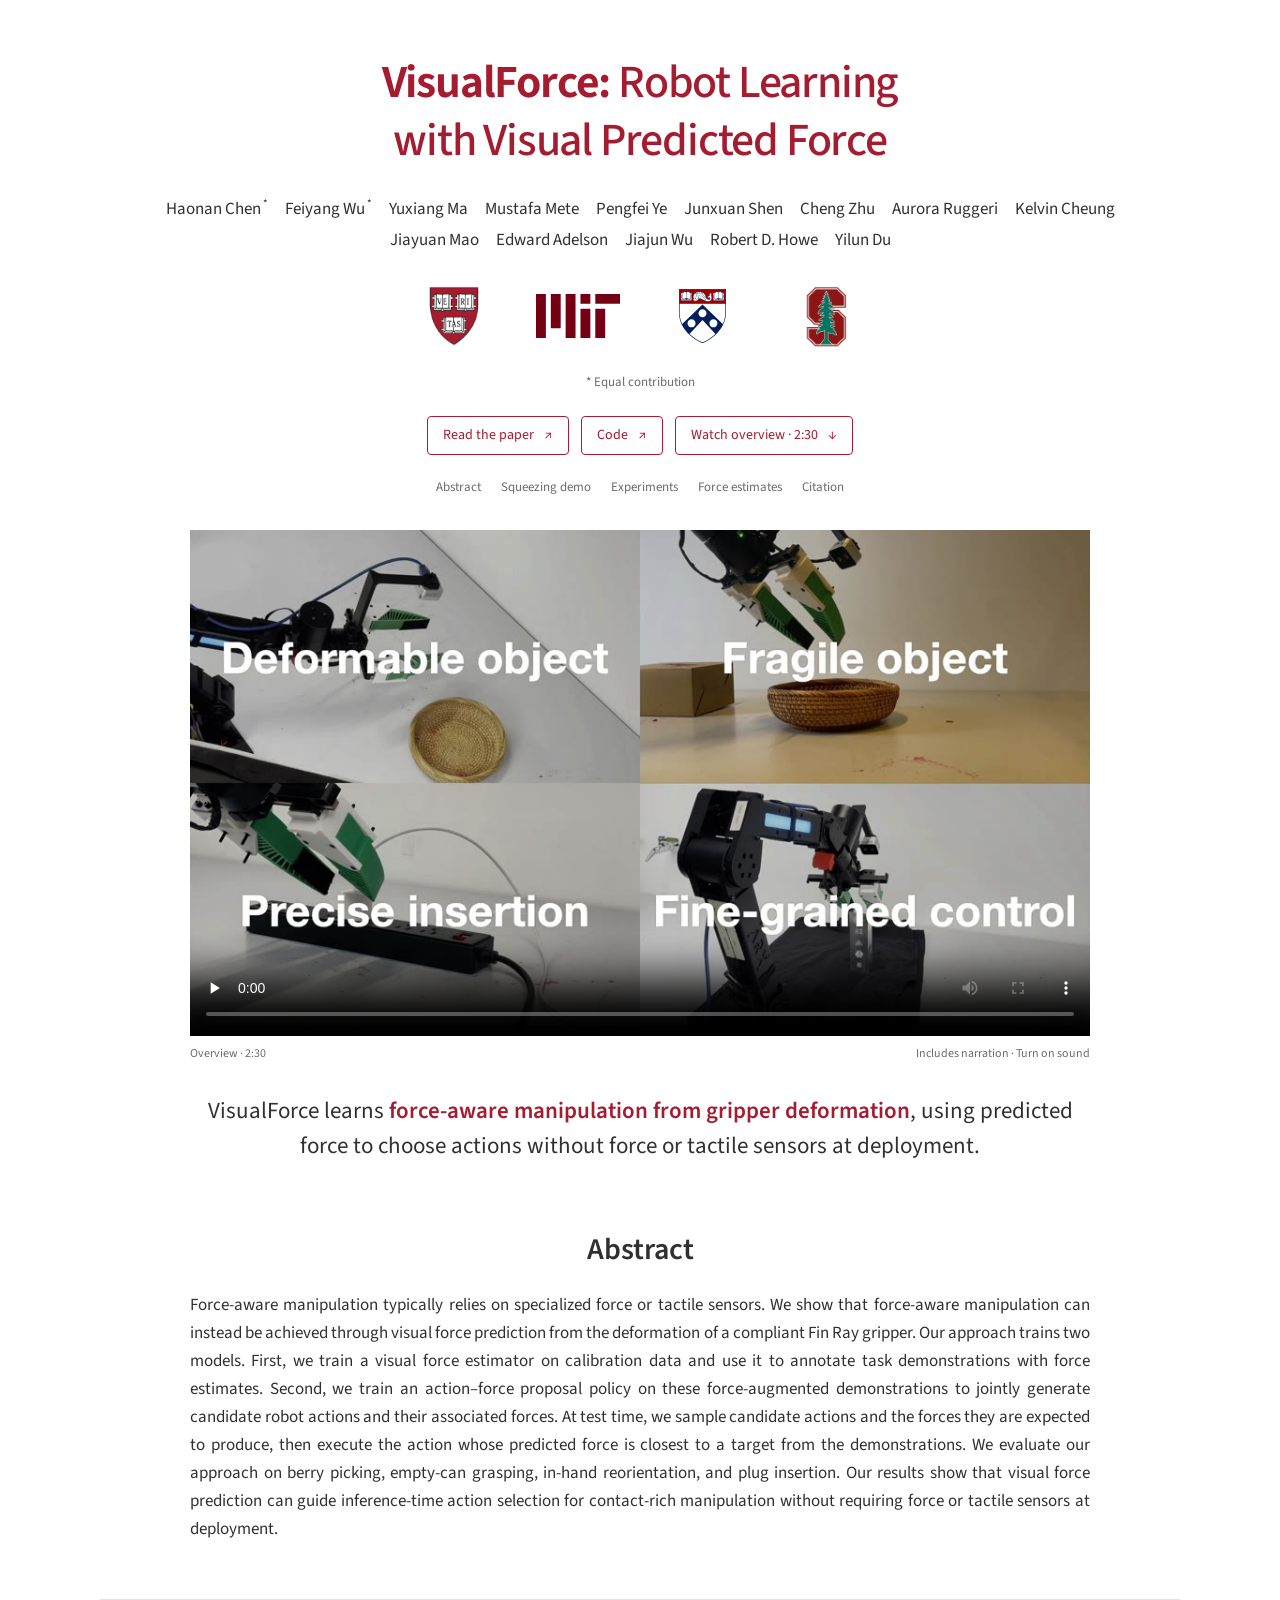
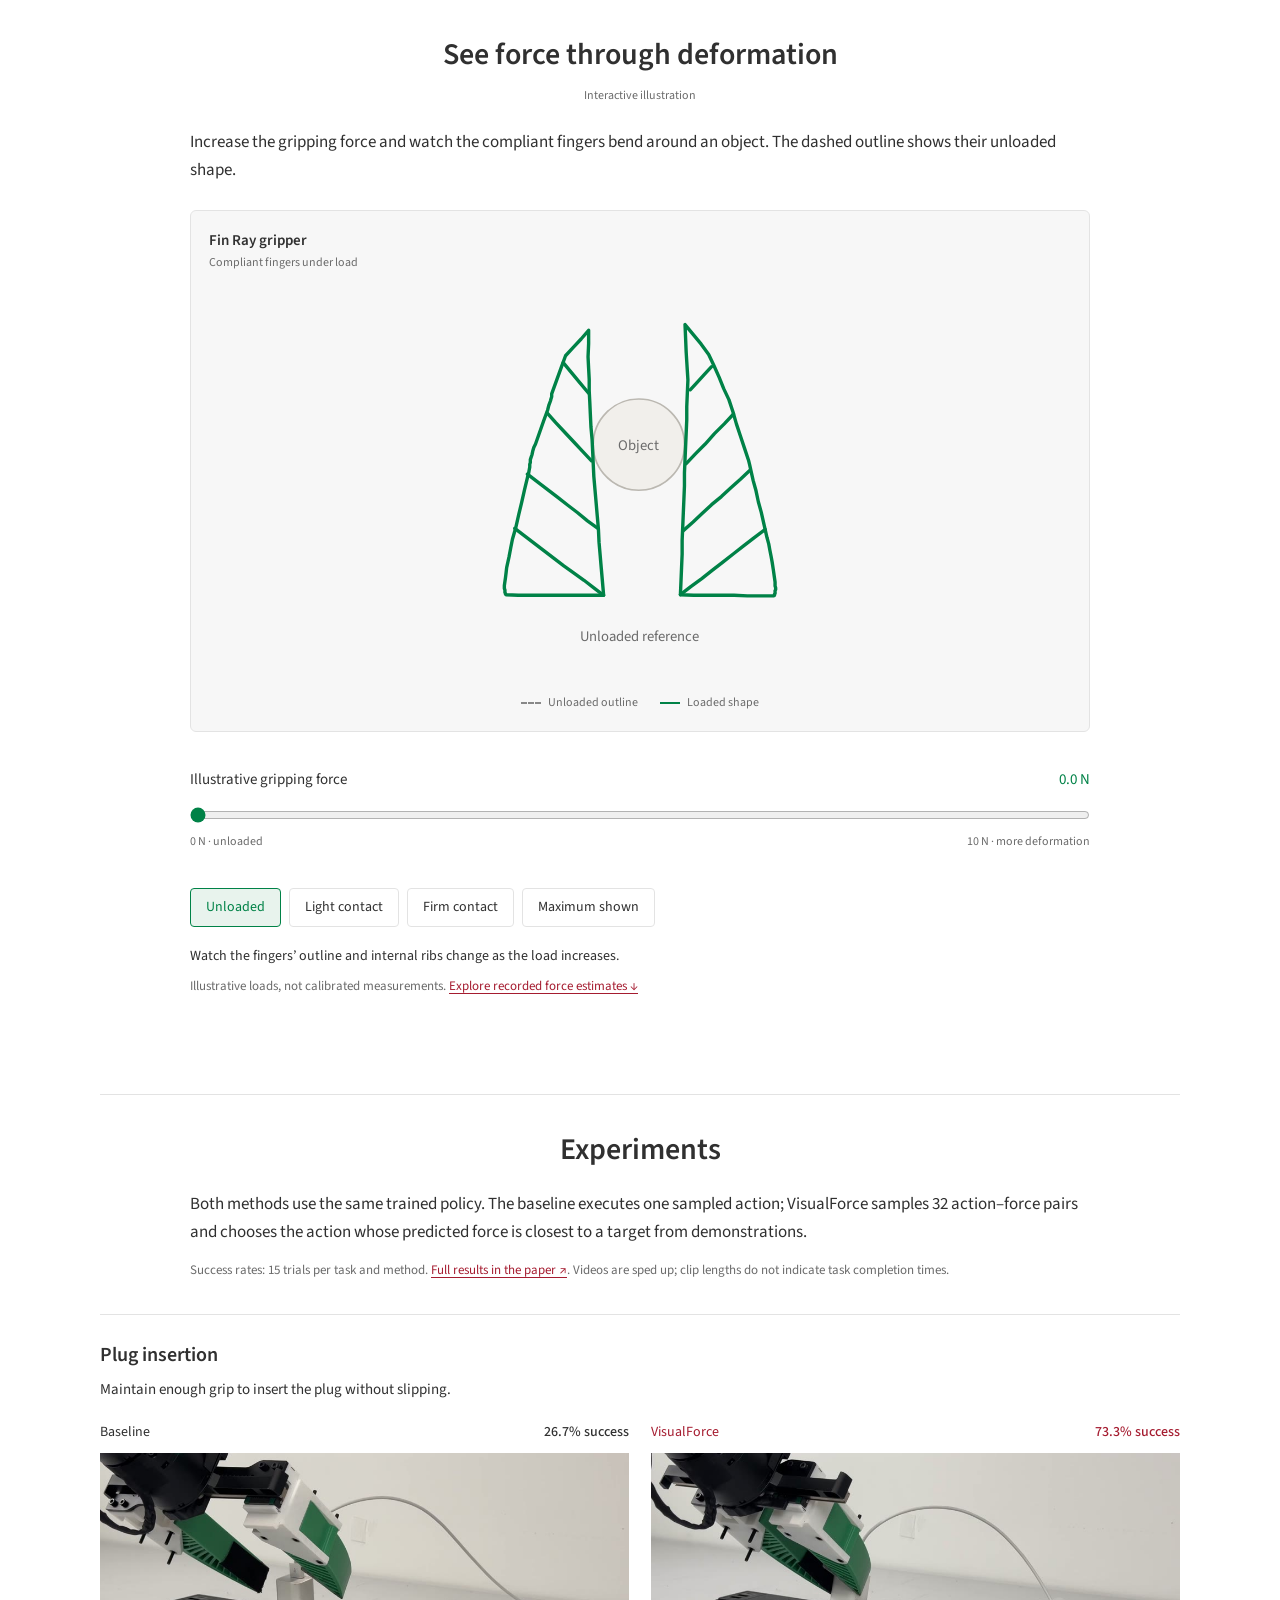
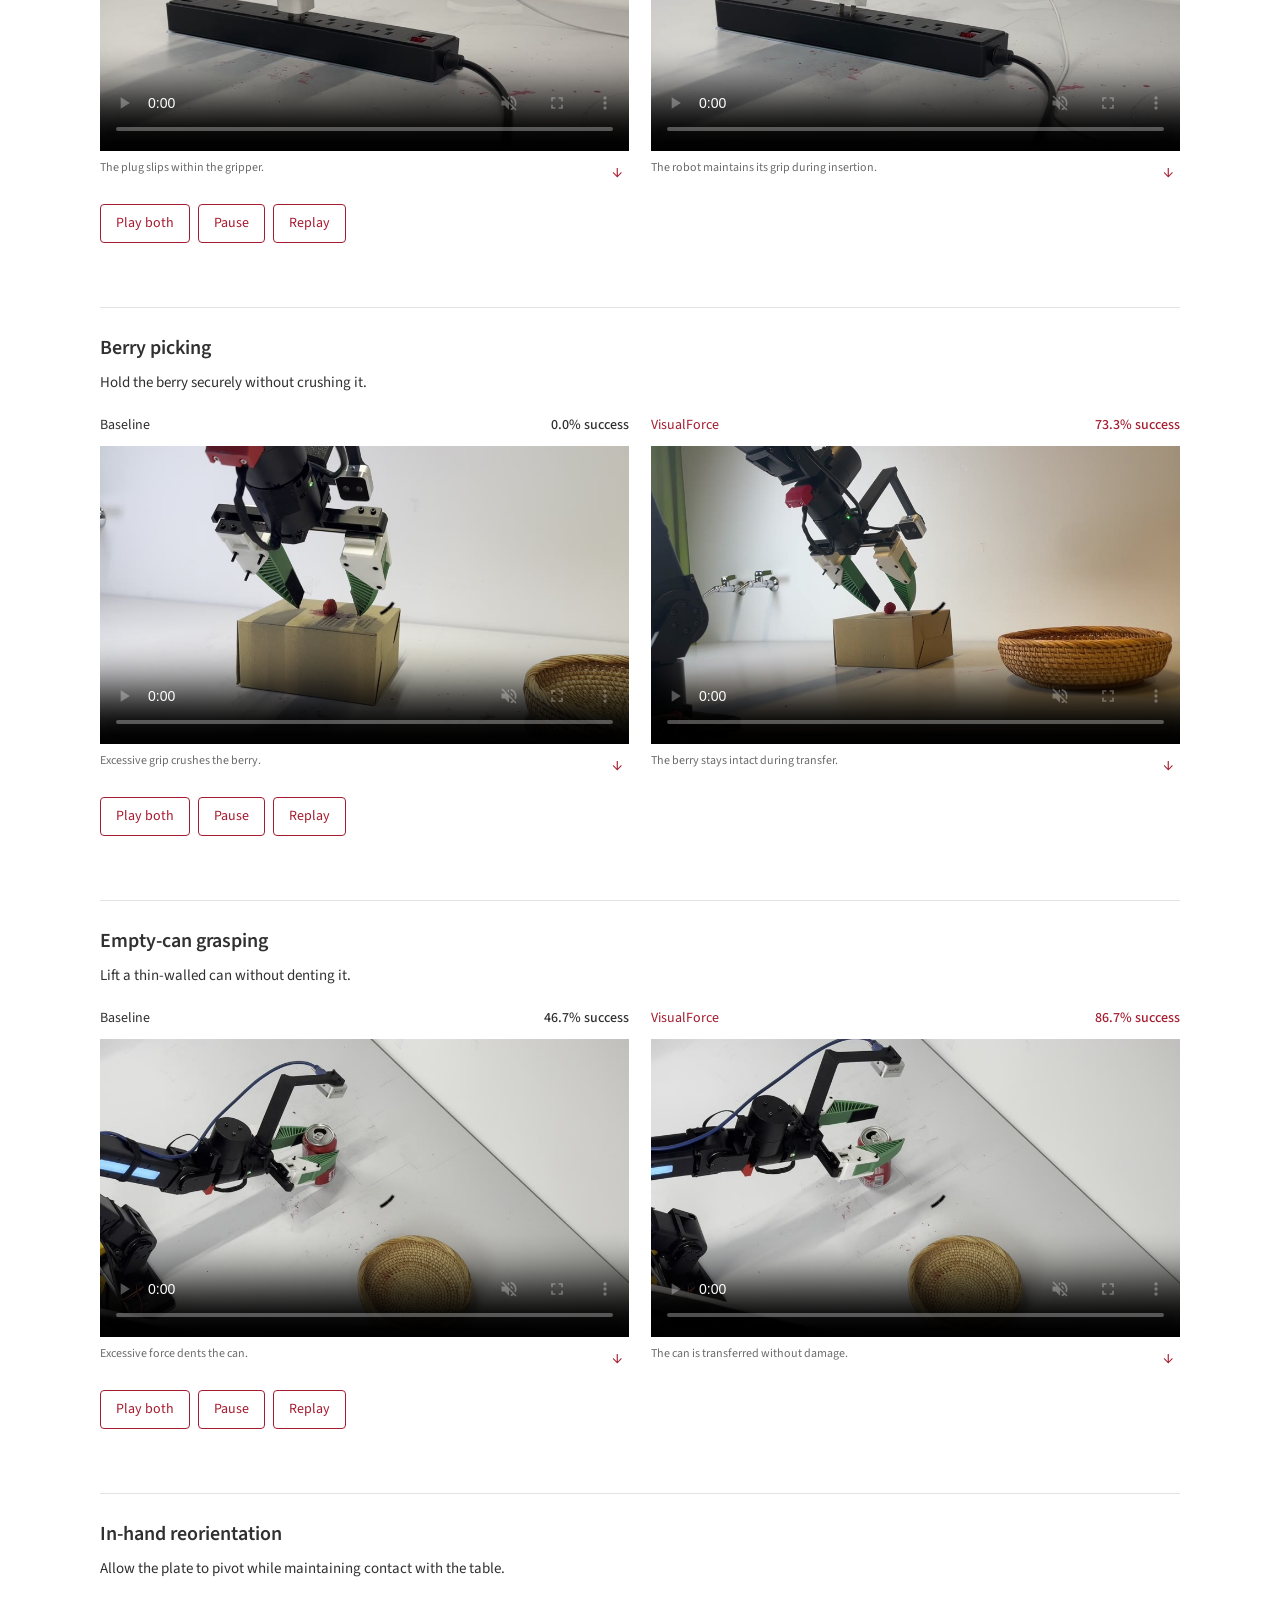
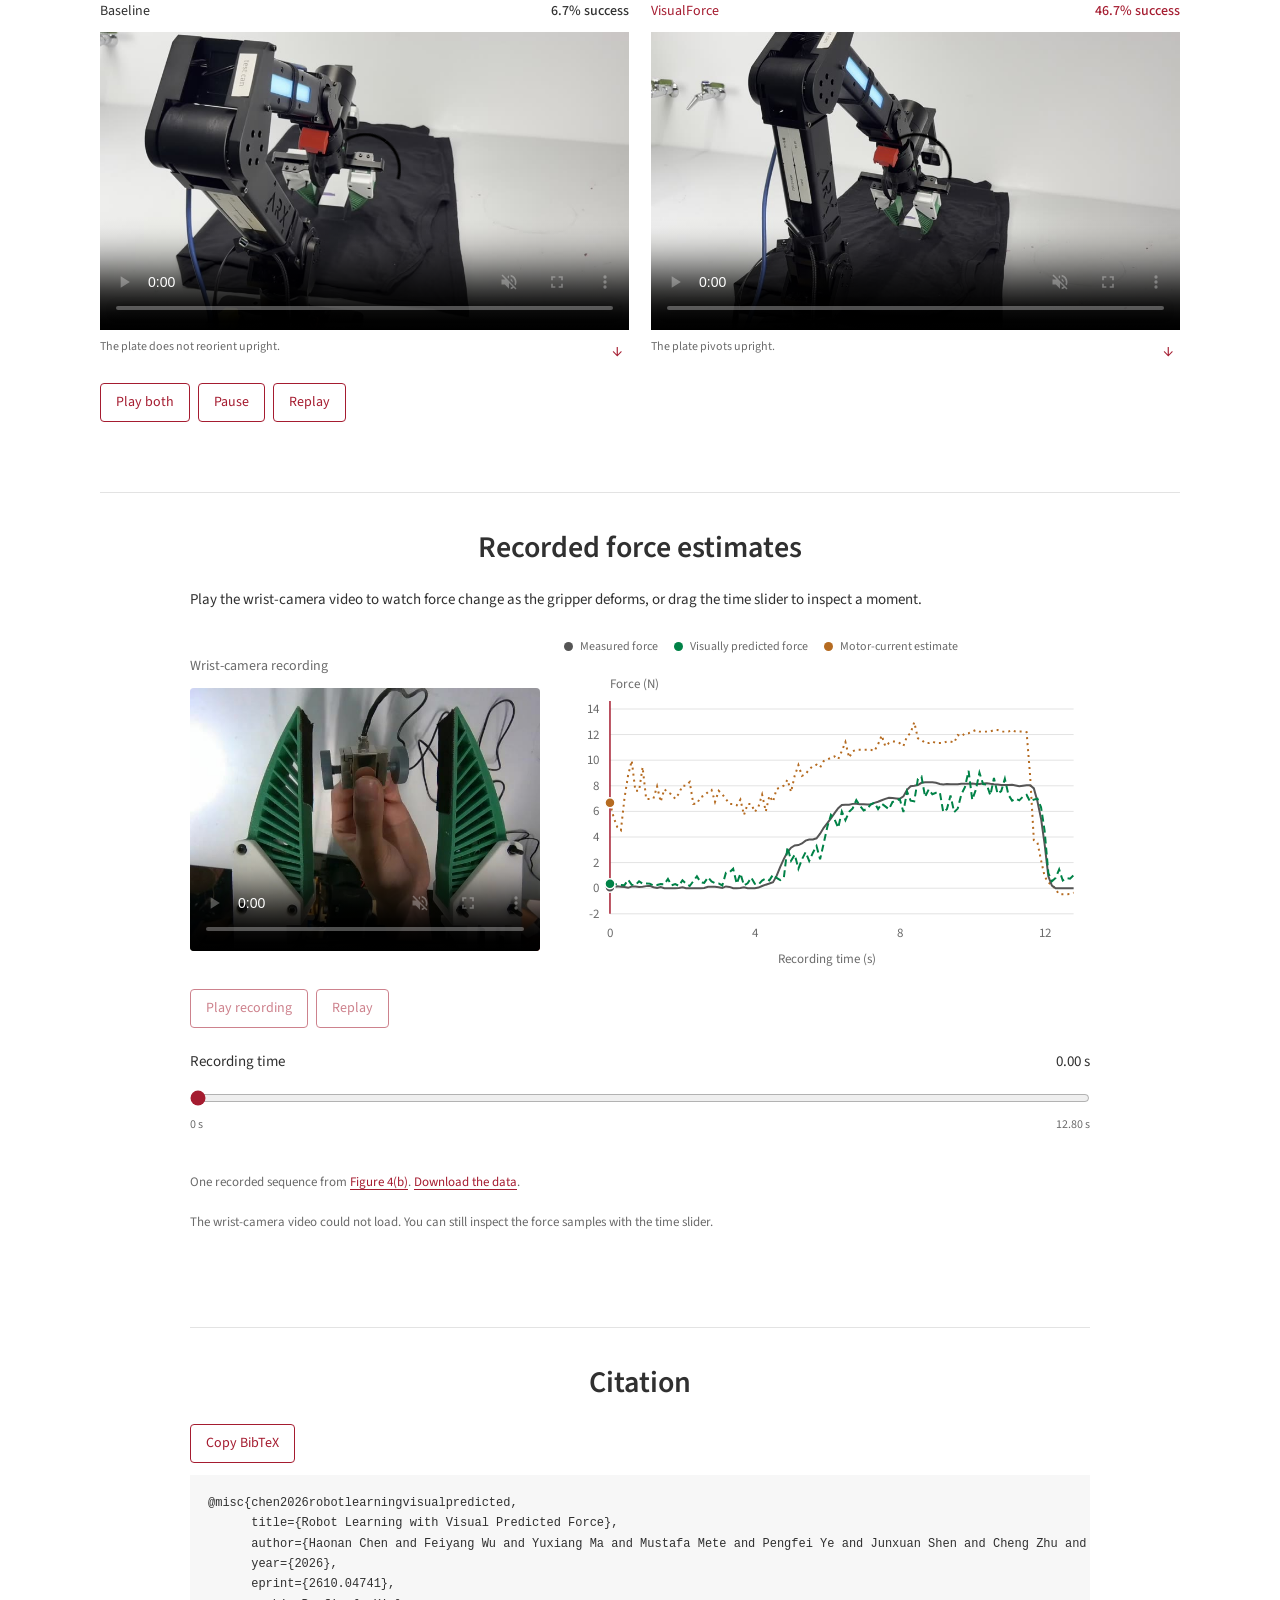
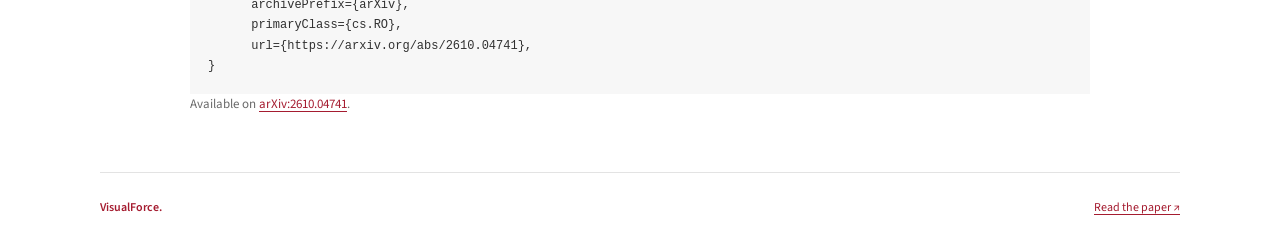
==== commit fb9cc382: "Remove method section from project page" ====
--- a/index.html
+++ b/index.html
@@ -34,7 +34,7 @@
       </div>
       <p class="equal-contribution">* Equal contribution</p>
       <div class="hero-links"><a class="button" href="https://arxiv.org/abs/2610.04741">Read the paper <span aria-hidden="true">↗</span></a><a class="button secondary" href="https://github.com/visual-force/visual-force">Code <span aria-hidden="true">↗</span></a><a class="button secondary" href="#teaser">Watch overview · 2:30 <span aria-hidden="true">↓</span></a></div>
-      <nav class="section-links" aria-label="Page sections"><a href="#abstract">Abstract</a><a href="#method">Method</a><a href="#gripper-demo">Squeezing demo</a><a href="#video">Experiments</a><a href="#recorded-force">Force estimates</a><a href="#citation">Citation</a></nav>
+      <nav class="section-links" aria-label="Page sections"><a href="#abstract">Abstract</a><a href="#gripper-demo">Squeezing demo</a><a href="#video">Experiments</a><a href="#recorded-force">Force estimates</a><a href="#citation">Citation</a></nav>
     </header>
     <section class="container hero-demo" id="teaser" aria-label="VisualForce overview">
       <figure class="teaser-video"><video controls playsinline preload="none" poster="static/images/tasks/teaser.jpg" aria-label="VisualForce narrated overview video"><source src="static/videos/web/teaser.mp4" type="video/mp4">Your browser does not support embedded video. <a href="static/videos/web/teaser.mp4">Download the overview video</a>.</video><figcaption><span>Overview · 2:30</span><span>Includes narration · Turn on sound</span></figcaption></figure>
@@ -43,15 +43,6 @@
     <section class="container section abstract-section" id="abstract" aria-labelledby="abstract-title">
       <h2 id="abstract-title">Abstract</h2>
       <p>Force-aware manipulation typically relies on specialized force or tactile sensors. We show that force-aware manipulation can instead be achieved through visual force prediction from the deformation of a compliant Fin Ray gripper. Our approach trains two models. First, we train a visual force estimator on calibration data and use it to annotate task demonstrations with force estimates. Second, we train an action–force proposal policy on these force-augmented demonstrations to jointly generate candidate robot actions and their associated forces. At test time, we sample candidate actions and the forces they are expected to produce, then execute the action whose predicted force is closest to a target from the demonstrations. We evaluate our approach on berry picking, empty-can grasping, in-hand reorientation, and plug insertion. Our results show that visual force prediction can guide inference-time action selection for contact-rich manipulation without requiring force or tactile sensors at deployment.</p>
-    </section>
-    <section class="section method-section" id="method" aria-labelledby="method-title">
-      <div class="container">
-        <h2 id="method-title">How VisualForce works</h2>
-        <figure class="method-figure">
-          <a href="static/images/paper/method.pdf" aria-label="Open the full-size VisualForce method diagram"><img src="static/images/paper/method.svg" width="1466" height="388" loading="lazy" alt="VisualForce method: a visual force estimator learns from gripper deformation; an action–force policy proposes candidate actions and forces, and the action whose predicted force is closest to the target is selected."></a>
-          <figcaption>Visual force estimation and force-guided action selection. <a href="static/images/paper/method.pdf">View the full-size diagram ↗</a></figcaption>
-        </figure>
-      </div>
     </section>
     <div class="container section demo-section">
     <section class="experiment gripper-demo" id="gripper-demo" aria-labelledby="gripper-title">
